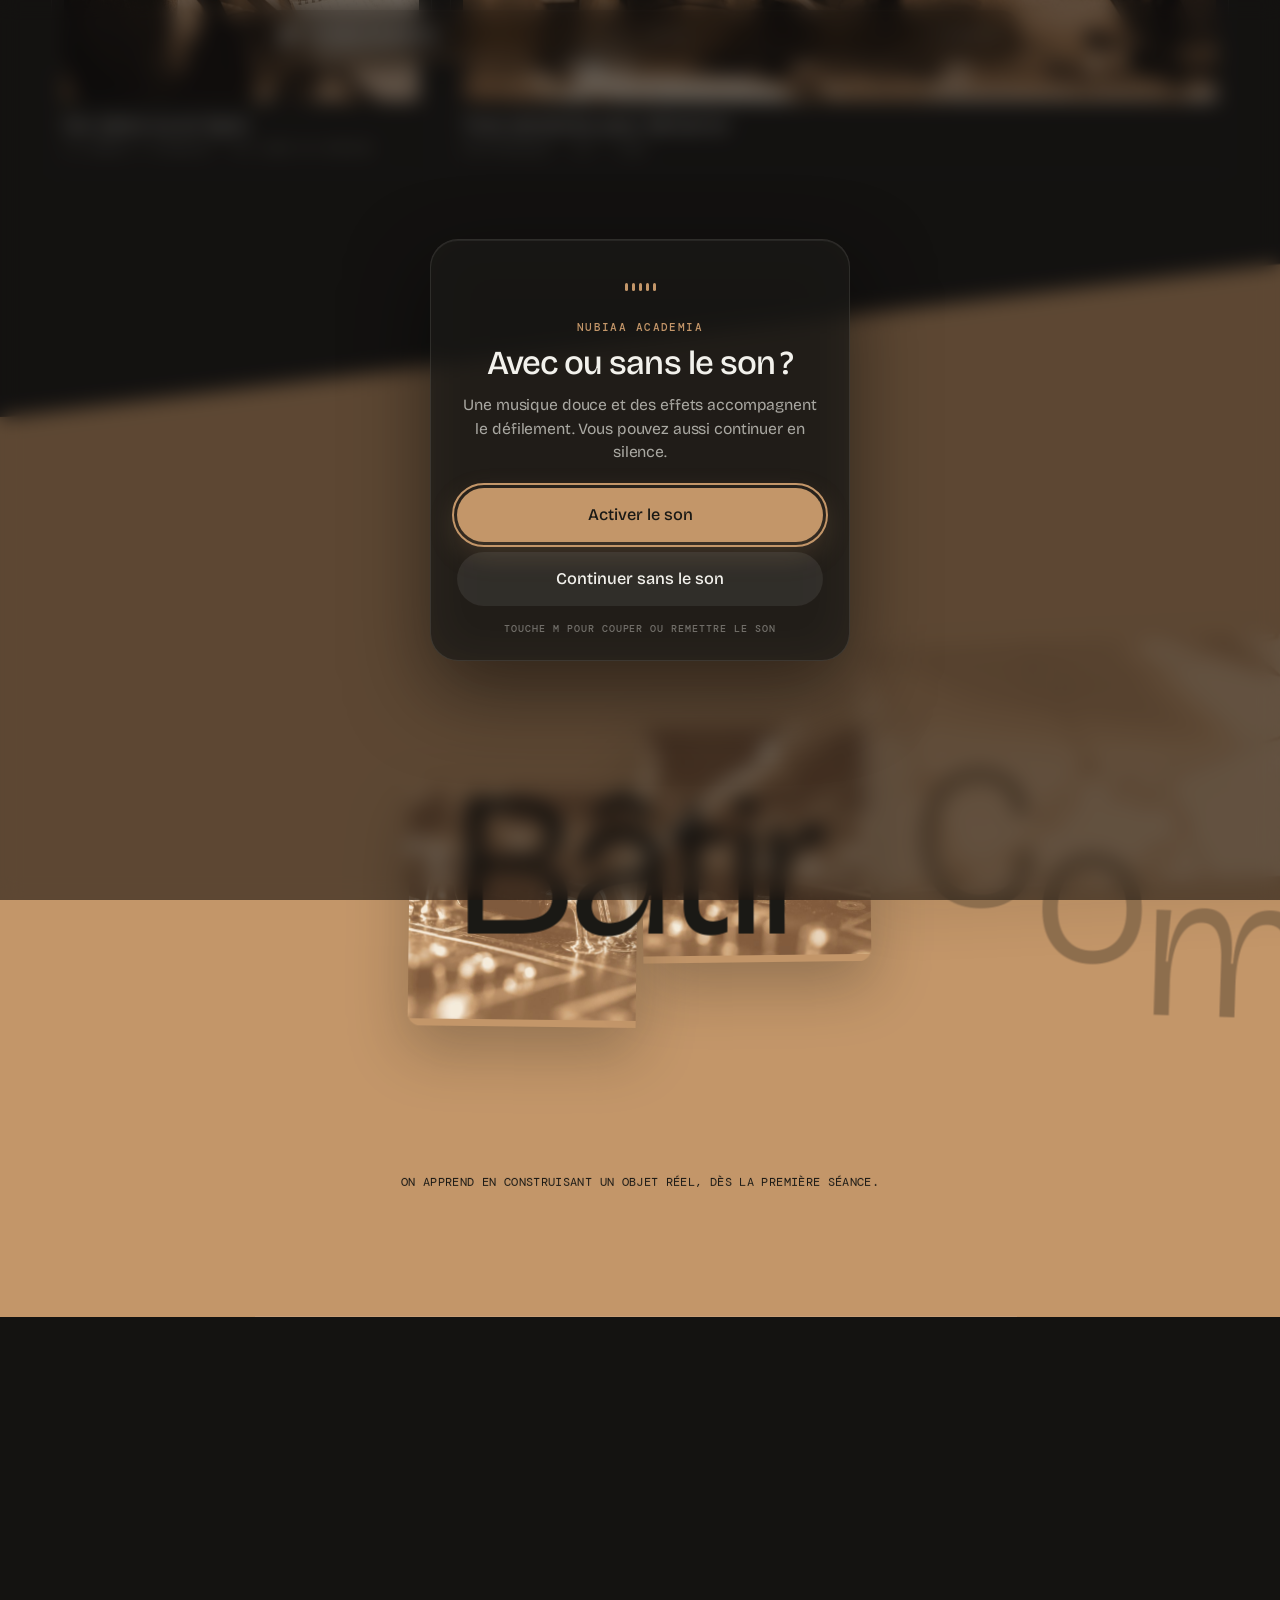
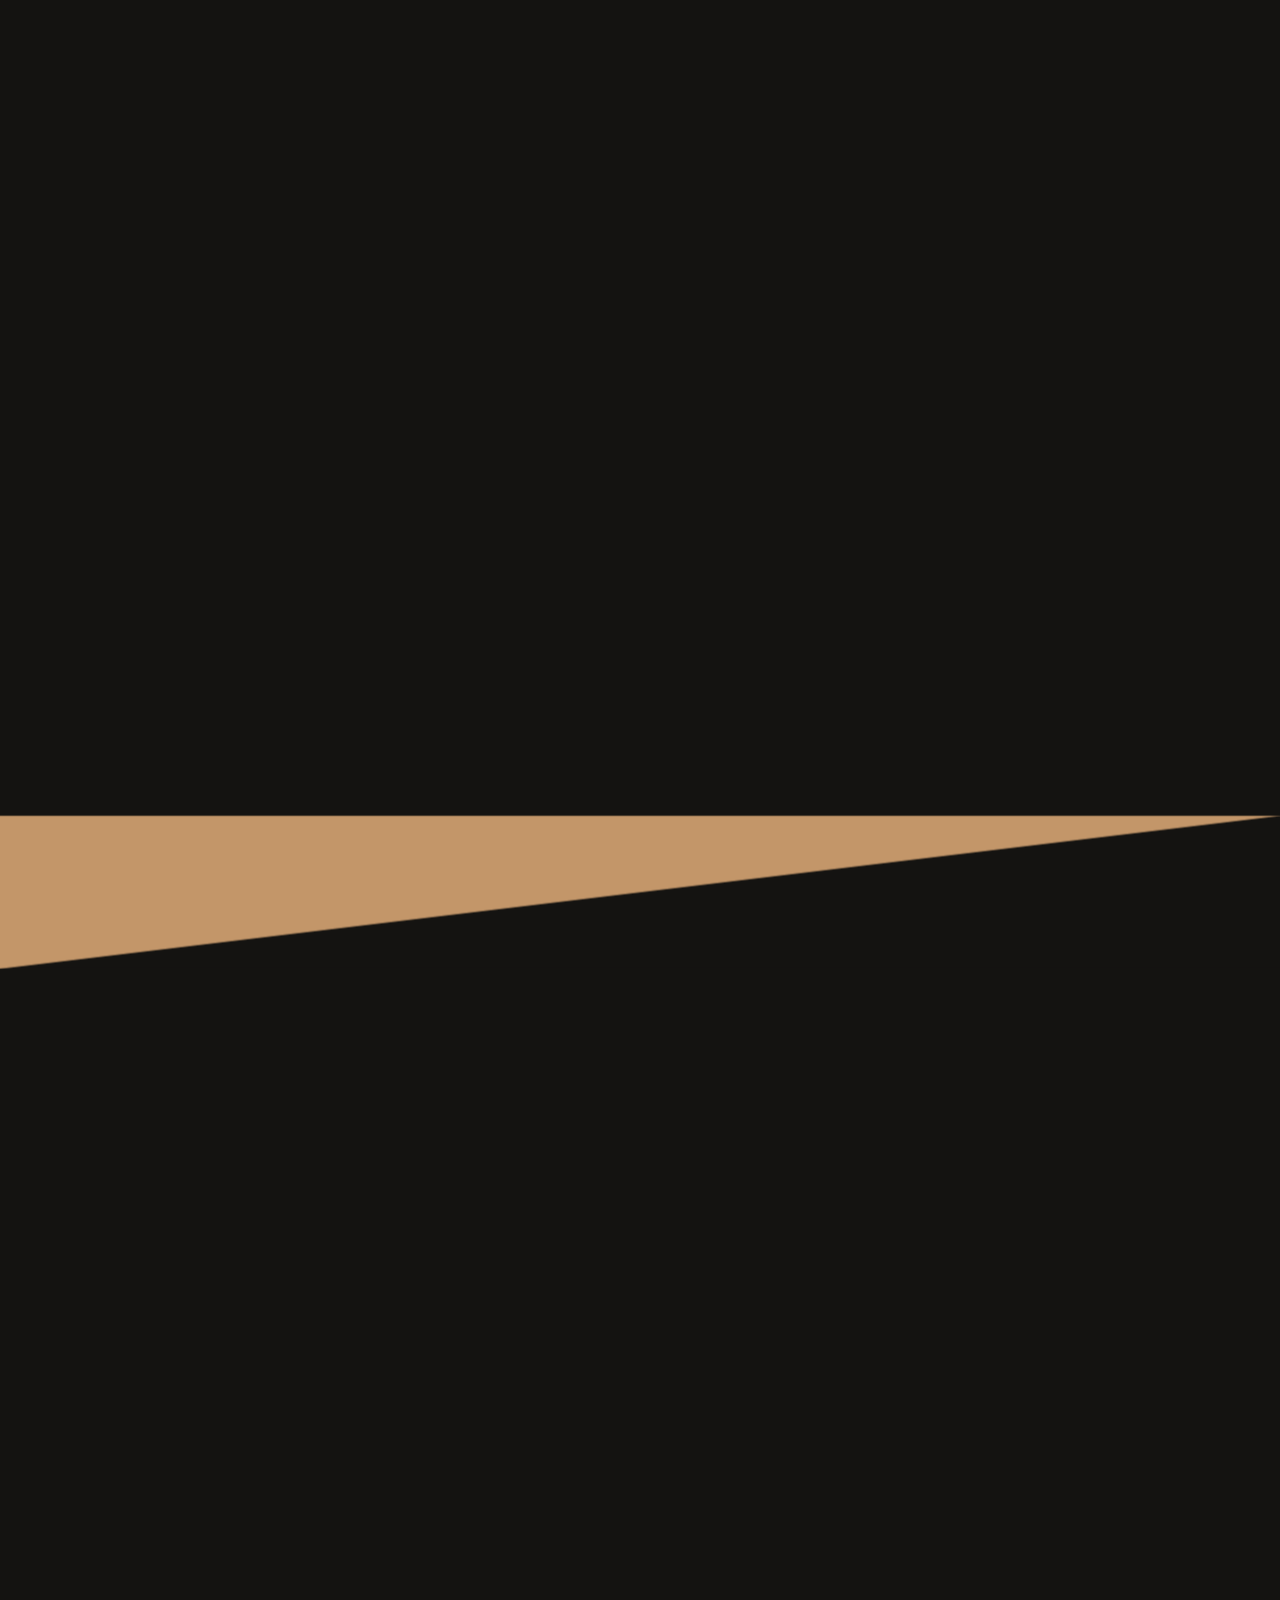
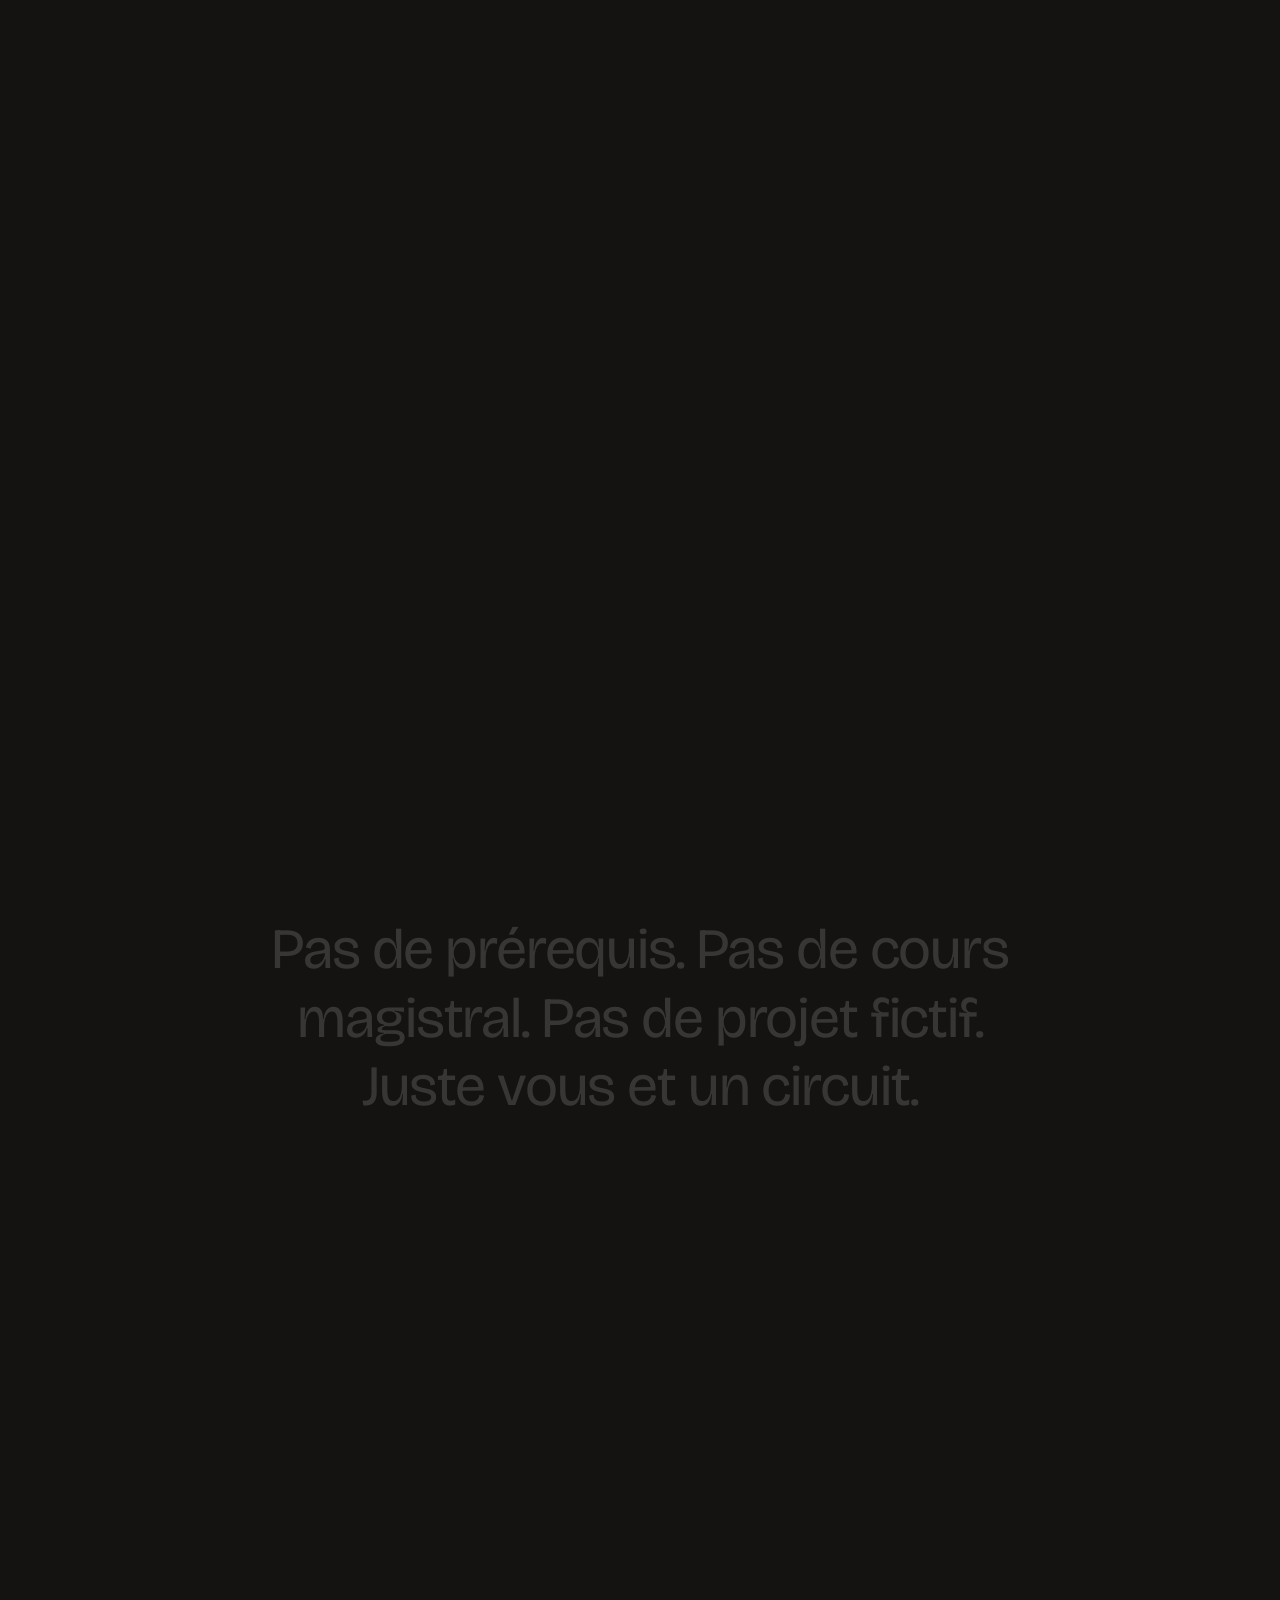
==== presentation.html @ af468f1f "Site NUBIAA Academia : questionnaire d'inscription et page programme Questionnaire au scroll (7 ques" ====
<!DOCTYPE html>
<html lang="fr" data-theme="dark">
<head>
  <meta charset="UTF-8">
  <meta name="viewport" content="width=device-width, initial-scale=1.0">
  <title>Template Site Immersif</title>
  <meta name="description" content="Site généré depuis le template Site Immersif.">
  <link rel="preconnect" href="https://fonts.googleapis.com">
  <link rel="preconnect" href="https://fonts.gstatic.com" crossorigin>
  <link href="https://fonts.googleapis.com/css2?family=Bricolage+Grotesque:opsz,wght@12..96,300;12..96,400;12..96,500&family=DM+Mono:wght@400;500&display=swap" rel="stylesheet">
  <link rel="stylesheet" href="styles.css">
  <link rel="stylesheet" href="presentation-extras.css">
  <link rel="icon" href="favicon.png">
  <link rel="apple-touch-icon" href="apple-touch-icon.png">
  <meta name="theme-color" content="#141311">
</head>
<body>

  <!-- ══════════ PRELOADER ══════════ -->
  <div class="loader" id="loader" aria-hidden="true">
    <div class="loader-inner">
      <p class="loader-wordmark">Élise Aubert</p>
      <span class="loader-rule"><i id="loaderBar"></i></span>
    </div>
  </div>

  <!-- ══════════ CONTENU ══════════ -->
  <main class="smooth" id="smooth">

    <!-- ─── SCÈNE 1 · PASTEBOARD → ZOOM TEXTE → SÉRIE EN LUMIÈRE ─── -->
    <section class="scene s-hero" id="hero" data-pin="5">
      <div class="pin">

        <div class="floaters" aria-hidden="true">
          <figure class="fl" style="--x:-4%;  --y:13%; --w:196px" data-d="0.55"><img src="images/tr-01.jpg" alt=""></figure>
          <figure class="fl" style="--x:21%;   --y:3%; --w:142px" data-d="0.90"><img src="images/fl-02.jpg" alt=""></figure>
          <figure class="fl" style="--x:40%;  --y:-8%; --w:232px" data-d="0.40"><img src="images/tr-03.jpg" alt=""></figure>
          <figure class="fl" style="--x:63%;  --y:7%; --w:126px" data-d="0.75"><img src="images/tr-09.jpg" alt=""></figure>
          <figure class="fl" style="--x:85%;  --y:1%; --w:208px" data-d="1.00"><img src="images/fl-05.jpg" alt=""></figure>
          <figure class="fl" style="--x:-2%;  --y:45%; --w:116px" data-d="0.50"><img src="images/fl-07.jpg" alt=""></figure>
          <figure class="fl" style="--x:94%;  --y:37%; --w:172px" data-d="0.70"><img src="images/tr-13.jpg" alt=""></figure>
          <figure class="fl" style="--x:13%;  --y:71%; --w:248px" data-d="0.35"><img src="images/tr-19.jpg" alt=""></figure>
          <figure class="fl" style="--x:44%;  --y:81%; --w:134px" data-d="0.85"><img src="images/fl-10.jpg" alt=""></figure>
          <figure class="fl" style="--x:73%;  --y:64%; --w:188px" data-d="0.60"><img src="images/tr-11.jpg" alt=""></figure>
        </div>

        <div class="hero-copy">
          <p class="hero-kicker mono" id="heroKicker">ÉLISE AUBERT — PHOTOGRAPHE, PARIS</p>
          <h1 class="hero-title">
            <span class="hero-line1" id="heroLine1">Des photographies honnêtes,</span>
            <span class="hero-line2" id="heroLine2">
              <span class="hl">pour des gens</span>
              <span class="grow" id="grow1"><img src="images/hero.jpg" alt="Silhouette dans un champ de fleurs au crépuscule"></span>
              <span class="hl">vrais.</span>
            </span>
          </h1>
        </div>

        <!-- calque plein écran : titre blanc sur l'image -->
        <div class="spot" id="spot" aria-hidden="true">
          <h2 class="spot-intro" id="spotIntro"><span>Portrait,</span> <span>mode,</span> <span>documentaire</span> <span>—</span> <span>à</span> <span>Paris.</span></h2>
        </div>

      </div>
    </section>

    <!-- ─── SCÈNE 2 · MANIFESTE (remplissage caractère par caractère) ─── -->
    <section class="scene s-fill" id="manifeste" data-pin="3.5">
      <div class="pin">
        <p class="fill-text" id="fillText">Élise Aubert photographie des gens vrais, dans des lumières trouvées. Elle cherche l'instant précis où l'on <span class="boxed" id="boxedPhrase">cesse de poser<svg class="box-svg" viewBox="0 0 100 100" preserveAspectRatio="none"><path id="boxPath" d="M50,6 C88,4 98,22 97,50 C96,82 76,96 49,95 C16,94 3,76 4,48 C5,18 20,7 50,6 Z"/></svg></span> — la seconde où le vrai visage revient.</p>
      </div>
    </section>

    <!-- ─── SCÈNE 3 · SÉLECTION (panneau blanc, masonry parallaxe) ─── -->
    <section class="collection" id="travaux">
      <header class="coll-head">
        <p class="mono ash">TRAVAUX CHOISIS</p>
        <h2 class="coll-title" id="collTitle">Commandes &amp; éditos</h2>
        <p class="coll-sub">Mode, presse et campagnes, photographiées comme des séries personnelles.</p>
        <p class="mono ash">HUIT PROJETS — 2019 → 2026</p>
      </header>

      <div id="collGrid"></div>
    </section>

    <!-- ─── 5 · DEVISE — train de mots-clés géants sur bande lime ─── -->
    <div class="band" id="temps">
      <div class="diag to-lime" aria-hidden="true"></div>
      <section class="scene s-motto" data-pin="4">
        <div class="pin motto-pin">
          <p class="motto-kicker mono" id="mottoKicker">CE QUI GUIDE CHAQUE IMAGE</p>
          <div class="motto-track" id="mottoTrack"></div>
          <p class="motto-hint mono" id="mottoHint"></p>
        </div>
      </section>
      <div class="diag from-lime" aria-hidden="true"></div>
    </div>

    <!-- ─── SCÈNE 5 · « UN PROJET, 3 ÉTAPES » → LE PROCESSUS IMMERSIF ─── -->
    <section class="scene s-night" id="explorer" data-pin="9">
      <div class="pin">

        <div class="night-line" id="nightLine">
          <span class="hl nw" id="nw1">Un</span>
          <span class="hl nw" id="nw2">projet,</span>
          <span class="grow" id="grow2"><img src="images/bg-domaine.jpg" alt="Un café pendant un brief"></span>
          <span class="hl nw" id="nw3">3 étapes.</span>
        </div>

        <!-- compteur monumental : le numéro d'étape défile comme un odomètre -->
        <div class="bignum" id="bigNum" aria-hidden="true"><span class="bignum-fixed">0</span><span class="bignum-roll"><span id="bigRoll"></span></span></div>

        <!-- contenu de l'étape, à gauche -->
        <div class="psteps" id="psteps"></div>

        <p class="steps-cta" id="stepsCta">
          <a href="index.html" id="stepsCtaLink">Réserver une séance →<svg class="cta-oval" viewBox="0 0 100 100" preserveAspectRatio="none" aria-hidden="true"><path id="ctaOval" d="M50,6 C88,4 98,22 97,50 C96,82 76,96 49,95 C16,94 3,76 4,48 C5,18 20,7 50,6 Z"/></svg></a>
        </p>

        <!-- rideau de lames : essuie le plein écran SANS jamais dézoomer -->
        <div class="wipe" id="nightWipe" aria-hidden="true"><span></span><span></span><span></span><span></span><span></span><span></span><span></span></div>

      </div>
    </section>

    <!-- ─── 8 · PREUVE SOCIALE — citation en rideau, guillemets géants ─── -->
    <section class="scene s-quote" id="temoignage" data-pin="3">
      <div class="pin">
        <div class="q-stack">
          <span class="q-glyph" aria-hidden="true">“</span>
          <blockquote class="q-block">
            <p class="q-text" id="quoteText"></p>
          </blockquote>
          <div class="q-sign">
            <span class="q-rule" aria-hidden="true"></span>
            <div class="q-sign-row" id="quoteAuthorWrap">
              <p class="q-name" id="quoteAuthor"></p>
              <p class="q-ctx mono ash" id="figKicker"></p>
              <p class="q-fig" id="bigFigure"><span class="fig-pre" id="figPre"></span><span class="fig-val" id="figVal">0</span><span class="fig-unit" id="figUnit"></span></p>
            </div>
          </div>
        </div>
      </div>
    </section>

    <!-- ─── SCÈNE 9 · OBJECTIONS — PHRASES + TRAÎNÉE D'IMAGES SOUS LA SOURIS ─── -->
    <section class="scene s-final" id="final" data-pin="2.6">
      <div class="pin">
        <p class="final-text">
          <span class="fs" id="fs1">Pas de décor.</span>
          <span class="fs" id="fs2">Pas de poses.</span>
          <span class="fs" id="fs3">Pas de filtres.</span><br>
          <span class="fs" id="fs4">Juste vous, <span class="pill" id="pillPhrase">en vrai.<svg class="pill-svg" viewBox="0 0 100 100" preserveAspectRatio="none"><path id="pillPath" d="M50,6 C88,4 98,22 97,50 C96,82 76,96 49,95 C16,94 3,76 4,48 C5,18 20,7 50,6 Z"/></svg></span></span>
        </p>

        <!-- réserve d'images pour la traînée sous la souris -->
        <div class="trail" id="trail" aria-hidden="true">
          <img src="images/tr-01.jpg"   style="--tw:150px" alt="">
          <img src="images/tr-02.jpg"   style="--tw:190px" alt="">
          <img src="images/tr-03.jpg"  style="--tw:120px" alt="">
          <img src="images/tr-04.jpg"  style="--tw:200px" alt="">
          <img src="images/tr-05.jpg" style="--tw:96px"  alt="">
          <img src="images/tr-06.jpg"  style="--tw:170px" alt="">
          <img src="images/tr-07.jpg"  style="--tw:34px"  alt="">
          <img src="images/tr-08.jpg"  style="--tw:140px" alt="">
          <img src="images/tr-09.jpg"  style="--tw:200px" alt="">
          <img src="images/tr-10.jpg" style="--tw:110px" alt="">
          <img src="images/tr-11.jpg"  style="--tw:28px"  alt="">
          <img src="images/tr-12.jpg"  style="--tw:160px" alt="">
          <img src="images/tr-13.jpg"  style="--tw:130px" alt="">
          <img src="images/tr-14.jpg"  style="--tw:180px" alt="">
          <img src="images/tr-15.jpg"  style="--tw:40px"  alt="">
          <img src="images/tr-16.jpg"  style="--tw:150px" alt="">
          <img src="images/tr-17.jpg"  style="--tw:120px" alt="">
          <img src="images/tr-18.jpg"  style="--tw:200px" alt="">
          <img src="images/tr-19.jpg" style="--tw:100px" alt="">
          <img src="images/tr-20.jpg"  style="--tw:170px" alt="">
        </div>
      </div>
    </section>

    <!-- ─── FOOTER ─── -->
    <footer class="footer" id="contact">
      <p class="footer-kicker mono ash reveal">UN PROJET, UNE IMAGE EN TÊTE ?</p>
      <a class="footer-mail reveal" href="mailto:bonjour@eliseaubert.fr"><span class="footer-mail-text">bonjour@eliseaubert.fr</span></a>
      <p class="footer-reassurance mono ash reveal">RÉPONSE SOUS 24 H — DEVIS GRATUIT, SANS ENGAGEMENT</p>
      <h2 class="footer-name" id="footerName" aria-label="Élise Aubert">Élise Aubert</h2>
      <div class="footer-bottom">
        <p class="mono ash">© 2026 — PARIS, FRANCE</p>
        <p class="mono"><a href="https://www.instagram.com/elise.aubert" target="_blank" rel="noopener">INSTAGRAM ↗</a>&nbsp;&nbsp;&nbsp;<a href="https://www.behance.net/eliseaubert" target="_blank" rel="noopener">BEHANCE ↗</a></p>
        <p class="mono ash">FAITE AVEC DE LA LUMIÈRE</p>
      </div>
    </footer>

  </main>

  <!-- ══════════ CHROME FIXE — barre flottante en haut ══════════ -->

  <header class="dock" id="dock">
    <a class="dock-wordmark" href="#hero" data-nav>Élise Aubert</a>
    <nav class="dock-nav" aria-label="Navigation principale">
      <a class="dock-link mono" href="#travaux" data-nav>TRAVAUX</a>
      <a class="dock-link mono" href="#explorer" data-nav data-landing="0.8">SÉRIES</a>
    </nav>
    <a class="dock-cta mono" href="index.html">RÉSERVER</a>
  </header>

  <script src="content.js"></script>
  <script src="app.js"></script>
  <script src="sound.js"></script>
  <script src="presentation-extras.js"></script>
</body>
</html>
---- styles.css ----
/* ═══════════════════════════════════════════════════════════
   TEMPLATE « SITE IMMERSIF » — feuille de style canonique
   NE PAS MODIFIER en dehors des tokens :root (thème + accent).
   Le thème se choisit par <html data-theme="dark"> (light par
   défaut) ; l'accent par --lime / --lime-ink.
   ═══════════════════════════════════════════════════════════ */

:root {
  /* ═══ THÈME LIGHT (défaut) — surcharge dark plus bas ═══ */
  --ink-rgb: 26, 25, 21;          /* composantes RGB du texte (pour les rgba) */
  --bone: #f4f3f0;                /* toile de fond */
  --ink: #1a1915;                 /* texte principal */
  --ash: #82868e;                 /* texte secondaire */
  --white: #ffffff;               /* surfaces élevées (header, panneau, tuiles) */

  /* ═══ ACCENT — les 2 seules variables à changer pour une autre couleur ═══ */
  --lime: #c39669;                /* accent (bouton CTA, bande devise, éléments accent) */
  --lime-ink: #1a1915;            /* texte posé SUR l'accent */

  --ink-faint: rgba(var(--ink-rgb), 0.16);

  --sans: 'Bricolage Grotesque', ui-sans-serif, system-ui, sans-serif;
  --geo: var(--sans);
  --mono: 'DM Mono', ui-monospace, SFMono-Regular, Menlo, monospace;

  --t-heading: clamp(34px, 4.6vw, 57px);
  --radius: 2px;
  --gutter: clamp(20px, 4vw, 64px);

  --ease-out: cubic-bezier(0.19, 1, 0.22, 1);
  --ease-inout: cubic-bezier(0.77, 0, 0.175, 1);
}

/* ═══ THÈME DARK — activé par <html data-theme="dark"> ═══ */
html[data-theme="dark"] {
  --ink-rgb: 242, 241, 236;
  --bone: #141311;
  --ink: #f2f1ec;
  --ash: #8f938f;
  --white: #201f1c;
  --ink-faint: rgba(var(--ink-rgb), 0.16);
}

*, *::before, *::after { margin: 0; padding: 0; box-sizing: border-box; }
html { scroll-behavior: auto; }
body {
  background: var(--bone);
  color: var(--ink);
  font-family: var(--sans);
  font-weight: 400;
  font-size: 19px;
  letter-spacing: -0.007em;
  line-height: 1.3;
  overflow-x: hidden;
  -webkit-font-smoothing: antialiased;
}
img { display: block; max-width: 100%; border-radius: var(--radius); }
ul { list-style: none; }
a { color: inherit; text-decoration: none; }
h1, h2, h3 { font-weight: 400; }

.mono {
  font-family: var(--mono);
  font-size: 12px;
  letter-spacing: 0.03em;
  line-height: 1.4;
  text-transform: uppercase;
  font-weight: 400;
}
.ash { color: var(--ash); }

/* ═══════════ SMOOTH WRAPPER ═══════════ */
body.is-smooth .smooth {
  position: fixed;
  top: 0; left: 0;
  width: 100%;
  will-change: transform;
}

/* ═══════════ PRELOADER ═══════════ */
/* preloader : le nom + un trait qui se remplit. À la fin le voile
   s'efface et le nom REJOINT sa place dans le dock — la page ne se
   substitue pas au loader, elle en sort. */
.loader {
  position: fixed; inset: 0;
  z-index: 200;
  display: flex; align-items: center; justify-content: center;
}
.loader::before {
  content: ''; position: absolute; inset: 0;
  background: var(--bone);
  transition: opacity .75s var(--ease-inout);
}
.loader.done { pointer-events: none; }
.loader.done::before { opacity: 0; }
.loader-inner {
  position: relative;
  display: flex; flex-direction: column; align-items: center; gap: 20px;
}
.loader-wordmark {
  font-size: 23px; letter-spacing: -0.007em; font-weight: 500;
  transform-origin: center center;
  transition: transform .9s var(--ease-inout);
  will-change: transform;
}
/* posé : le nom du loader s'efface pendant que le dock se révèle, sur la
   MÊME durée et au même endroit — un fondu croisé, jamais une bascule
   sèche ni un instant sans nom à l'écran */
.loader-wordmark.landed { opacity: 0; transition: opacity .32s var(--ease-out); }
.loader-rule {
  display: block; width: 128px; height: 1px;
  background: var(--ink-faint); overflow: hidden;
  transition: opacity .3s var(--ease-out), transform .5s var(--ease-inout);
}
.loader.done .loader-rule { opacity: 0; transform: scaleX(0.4); }
.loader-rule i {
  display: block; width: 100%; height: 100%;
  background: var(--ink);
  transform: scaleX(0); transform-origin: left;
}
/* pendant le relais le dock est déjà à sa place, simplement invisible :
   il ne descend pas en même temps que le wordmark vole vers lui. */
body.handoff .dock {
  transform: translate(-50%, 0);
  opacity: 0;
  transition: none;
}

/* ═══════════ SCÈNES (pin émulé) ═══════════ */
.scene { position: relative; }
.scene .pin {
  height: 100vh;
  position: relative;
  overflow: hidden;
  will-change: transform;
}

/* ═══════════ RÉVÉLATIONS GÉNÉRIQUES ═══════════ */
.reveal {
  opacity: 0; transform: translateY(24px);
  transition: opacity 1s var(--ease-out), transform 1s var(--ease-out);
  transition-delay: calc(var(--i, 0) * 90ms);
}
.reveal.in-view { opacity: 1; transform: translateY(0); }

/* ═══════════ S1 · HERO ═══════════ */
.s-hero .pin { background: var(--bone); }

.floaters { position: absolute; inset: 0; z-index: 1; }
.fl {
  position: absolute;
  left: var(--x); top: var(--y);
  width: var(--w);
  overflow: hidden;
  border-radius: var(--radius);
  will-change: transform;
  clip-path: inset(100% 0 0 0);
  transition: clip-path 1.2s var(--ease-inout);
  transition-delay: calc(var(--fi, 0) * 90ms + .15s);
}
.fl img { width: 100%; height: auto; transform: scale(1.3); transition: transform 1.7s var(--ease-out); transition-delay: calc(var(--fi, 0) * 90ms + .15s); }
body.is-ready .fl { clip-path: inset(0 0 0 0); }
body.is-ready .fl img { transform: scale(1); }

.hero-copy {
  position: absolute; inset: 0;
  display: flex; flex-direction: column;
  align-items: center; justify-content: center;
  z-index: 2;
  text-align: center;
  pointer-events: none;
}
.hero-kicker { margin-bottom: 28px; will-change: opacity; }
.hero-title { font-size: var(--t-heading); letter-spacing: -0.02em; line-height: 1.12; font-weight: 400; }
.hero-line1 { display: block; will-change: opacity; }
.hero-line2 {
  display: flex; align-items: center; justify-content: center;
  white-space: nowrap;
}
.hero-line2 .hl { flex: 0 0 auto; }

/* image qui naît puis grandit dans le texte */
.grow {
  display: block; flex: 0 0 auto;
  overflow: hidden;
  border-radius: var(--radius);
  width: 0; height: 0;
  will-change: width, height;
  position: relative;
}
.grow img {
  position: absolute; top: 50%; left: 50%;
  transform: translate(-50%, -50%);
  width: 100vw; height: 100vh;
  object-fit: cover;
  border-radius: 0;
  max-width: none;
}

/* calque série en lumière */
.spot { position: absolute; inset: 0; z-index: 4; pointer-events: none; }
.spot-intro {
  position: absolute; top: 44%; left: 0;
  width: 100%;
  text-align: center;
  color: #ffffff;
  font-size: var(--t-heading); letter-spacing: -0.02em;
  white-space: nowrap;
}
.spot-intro span { display: inline-block; will-change: opacity, transform; opacity: 0; }
/* ═══════════ S2 · MANIFESTE ═══════════ */
.s-fill .pin {
  background: var(--bone);
  display: flex;
  align-items: center;
  justify-content: center;
}
.fill-text {
  width: min(880px, 74vw);
  font-size: clamp(28px, 3.6vw, 52px);
  letter-spacing: -0.02em; line-height: 1.16;
  text-align: left;
}
.fill-text .fc { color: var(--ink-faint); transition: color .25s linear; }
.fill-text .fc.on { color: var(--ink); }
.fill-text.greyed .fc { color: rgba(var(--ink-rgb), 0.34); transition: color .6s; }

.boxed { position: relative; white-space: nowrap; }
.box-svg { position: absolute; inset: -0.22em -0.35em; width: calc(100% + 0.7em); height: calc(100% + 0.44em); overflow: visible; }
.box-svg path {
  fill: none; stroke: var(--ink); stroke-width: 1.2;
  vector-effect: non-scaling-stroke;
}
.fill-text.greyed .box-svg path { stroke: var(--ink-faint); transition: stroke .6s; }

/* ═══════════ S3 · SÉLECTION ═══════════ */
.collection {
  position: relative;
  background: var(--white);
  padding: 14vh var(--gutter) 30vh;
  margin-top: -100vh; /* recouvre le manifeste grisé SUR PLACE, pendant son épinglage */
  z-index: 2;
  overflow: visible;
}
.coll-head { text-align: center; margin-bottom: 10vh; position: relative; z-index: 1; }
.coll-title { font-size: var(--t-heading); letter-spacing: -0.02em; margin: 16px 0 10px; }
.coll-sub { color: var(--ash); margin-bottom: 18px; }
.coll-grid {
  display: grid;
  grid-template-columns: repeat(4, 1fr);
  gap: clamp(14px, 1.8vw, 28px);
  align-items: start;
  position: relative; z-index: 2;
}
.col { display: grid; gap: clamp(44px, 5vw, 84px); will-change: transform; }
.col:nth-child(2) { margin-top: 14vh; }
.col:nth-child(3) { margin-top: 4vh; }
.col:nth-child(4) { margin-top: 9vh; }
.card { position: relative; }
.card-img { position: relative; overflow: hidden; border-radius: var(--radius); }
.card-img img { width: 100%; transition: transform .9s var(--ease-out); }
.card:hover .card-img img { transform: scale(1.045); }
.card figcaption { margin-top: 12px; font-size: 19px; letter-spacing: -0.007em; }
.card figcaption .mono { display: block; color: var(--ash); margin-top: 3px; }

/* carte vedette : voyage du centre du titre vers sa case */
#featuredCard { will-change: transform; position: relative; z-index: 3; }

/* ═══════════ S3bis · FEATURES BENTO ═══════════ */
/* VRAI bento : 4 tuiles de tailles CONTRASTÉES, jamais 4 cases égales
   (une grille régulière n'est pas un bento). 3 colonnes, 4 rangées :
   une grande, une haute, une haute, une grande — en diagonale.
   Toutes couvrent 2 rangées : aucune tuile écrasée en bandeau. */
.bento-grid {
  display: grid;
  grid-template-columns: repeat(3, 1fr);
  grid-auto-rows: minmax(230px, 31vh);
  gap: clamp(12px, 1.4vw, 20px);
  position: relative; z-index: 2;
}
.b-big  { grid-column: span 2; grid-row: span 2; }
.b-tall { grid-column: span 1; grid-row: span 2; }
.bento-grid .card {
  background: var(--white);
  border: 1px solid rgba(var(--ink-rgb), 0.08);
  border-radius: var(--radius);
  padding: 12px 12px 16px;
  display: flex; flex-direction: column;
  overflow: hidden;
}
.bento-grid .card-img { flex: 1; min-height: 0; }
.bento-grid .card-img img { width: 100%; height: 100%; object-fit: cover; }
.bento-grid figcaption { margin-top: 12px; }

/* ═══════════ S4 · BANDE LIME ═══════════ */
.band { position: relative; z-index: 3; margin-top: -20vh; }
.diag { height: 12vw; position: relative; margin: -1px 0; }
.to-lime   { background: linear-gradient(to bottom right, transparent 49.7%, var(--lime) 50.3%); }
.from-lime { background: linear-gradient(to bottom right, var(--lime) 49.7%, transparent 50.3%); }
/* ═══════════ 5 · DEVISE — train de mots-clés (scène épinglée) ═══════════ */
.s-motto .pin { background: var(--lime); overflow: hidden; }
.motto-kicker {
  position: absolute; top: 13vh; left: 50%;
  transform: translateX(-50%);
  color: var(--lime-ink); opacity: 0.7;
}
.motto-track {
  position: absolute; top: 50%; left: 0;
  display: flex; align-items: baseline;
  gap: 7vw;
  white-space: nowrap;
  will-change: transform;
}
.mw {
  font-family: var(--geo);
  font-weight: 300;
  font-size: clamp(96px, 16vw, 250px);
  letter-spacing: -0.02em; line-height: 1;
  color: var(--lime-ink);
  will-change: opacity;
}
.mw .sc { display: inline-block; will-change: transform; }
.motto-hint {
  position: absolute; bottom: 14vh; left: 50%;
  transform: translateX(-50%);
  color: var(--lime-ink);
  transition: opacity .25s;
  text-align: center;
  max-width: 80vw;
}
.motto-hint.swap { opacity: 0; }

/* ═══════════ S5 · NUIT + EXPLORER ═══════════ */
.s-night .pin { background: var(--bone); }
.night-line {
  position: absolute; inset: 0;
  display: flex; align-items: center; justify-content: center;
  white-space: nowrap;
  font-size: var(--t-heading); letter-spacing: -0.02em;
  z-index: 2;
}
.night-line .nw { will-change: opacity, transform; opacity: 0; }
.night-line .nw + .nw { margin-left: 0.28em; }
/* compteur monumental : le numéro d'étape, en filigrane, qui défile */
.bignum {
  position: absolute; right: var(--gutter); top: 50%;
  transform: translateY(-50%);
  display: flex; align-items: flex-start;
  font-size: min(44vh, 30vw);
  font-weight: 300; line-height: 1;
  letter-spacing: -0.05em;
  font-variant-numeric: tabular-nums;
  color: var(--ink-faint);
  z-index: 11; opacity: 0; pointer-events: none;
}
.bignum-roll { display: block; height: 1em; overflow: hidden; }
.bignum-roll > span { display: block; will-change: transform; }
.bignum-roll i { display: block; height: 1em; font-style: normal; letter-spacing: normal; padding-right: 0.06em; }
/* rideau de lames : couvre puis découvre, l'image ne recule jamais */
/* débord de 2 px sur les quatre côtés : le pin est translaté sur des
   valeurs fractionnaires, et un rideau calé à 0 laisse transparaître une
   ligne d'image sur les bords. */
.wipe { position: absolute; inset: -2px; z-index: 9; display: flex; pointer-events: none; overflow: hidden; }
.wipe span {
  flex: 1 1 0; position: relative; margin-right: -2px;
  min-width: 0;
  background: var(--bone);
  transform: scaleY(0); transform-origin: bottom;
  will-change: transform;
}
/* PAS d'arête dessinée sur les lames. Une lame rétractée sur un fond de
   même couleur ne doit RIEN laisser : un liseré ::before/::after y trace
   des traits parasites en travers de l'écran pendant le relais entre deux
   étapes (visibles en accent comme en neutre). La lame se lit à son
   remplissage quand elle passe sur l'image, pas à un filet. */
.wipe span:last-child { margin-right: 0; }
/* contenu de l'étape à gauche */
.psteps { position: absolute; left: var(--gutter); top: 50%; width: min(560px, 42vw); z-index: 12; }
.pstep {
  position: absolute; left: 0; top: 0;
  opacity: 0;
  will-change: opacity, transform;
}
.pstep-meta { display: block; margin-bottom: 14px; }
.pstep h3 {
  font-size: clamp(38px, 4.6vw, 64px);
  letter-spacing: -0.018em;
  margin-bottom: 16px;
}
.pstep p { font-size: 19px; line-height: 1.45; max-width: 26em; }

/* CTA de conversion en fin de processus */
.steps-cta {
  position: absolute; left: 50%; bottom: 8vh;
  transform: translateX(-50%);
  font-size: clamp(24px, 2.6vw, 34px);
  letter-spacing: -0.01em;
  color: var(--ink);
  opacity: 0;
  z-index: 12;
  will-change: opacity, transform;
}
.steps-cta a { position: relative; display: inline-block; padding: 0.28em 0.55em; }
.cta-oval {
  position: absolute; inset: 0;
  width: 100%; height: 100%;
  overflow: visible; pointer-events: none;
}
.cta-oval path { fill: none; stroke: var(--ink); stroke-width: 1.4; vector-effect: non-scaling-stroke; }

/* ═══════════ 9 · OBJECTIONS (FINALE) ═══════════ */
.s-final .pin {
  background: var(--bone);
  display: flex; align-items: center; justify-content: center;
}
.final-text {
  position: relative; z-index: 2;
  text-align: center;
  font-size: var(--t-heading); letter-spacing: -0.02em; line-height: 1.2;
  padding: 0 var(--gutter);
  max-width: min(940px, 74vw); margin: 0 auto;
}
.fs { color: var(--ink-faint); transition: color .5s; }
.fs.on { color: var(--ink); }
.pill { position: relative; white-space: nowrap; }
.pill-svg {
  position: absolute; inset: -0.2em -0.3em;
  width: calc(100% + 0.6em); height: calc(100% + 0.4em);
  overflow: visible;
}
.pill-svg path {
  fill: none; stroke: var(--ink); stroke-width: 1.3;
  vector-effect: non-scaling-stroke;
}
.trail {
  position: absolute; inset: 0;
  z-index: 3;
  overflow: hidden;
  pointer-events: none;
}
.trail img {
  position: absolute; top: 0; left: 0;
  width: var(--tw, 150px);
  max-width: none;
  opacity: 0;
  will-change: transform, opacity;
}

/* ═══════════ 8 · PREUVE SOCIALE (scène épinglée) ═══════════ */
.s-quote .pin {
  background: var(--bone);
  display: flex; align-items: center; justify-content: center;
}
/* témoignage : guillemet, parole, filet, signature — la grammaire d'un avis */
.q-stack { position: relative; z-index: 2; width: min(980px, 84vw); }
.q-glyph {
  display: block;
  font-size: clamp(88px, 8.5vw, 146px); line-height: 0.62;
  color: var(--ink-faint);
  margin-bottom: 6px;
  opacity: 0; will-change: opacity, transform;
}
.q-block { position: relative; }
.q-text {
  font-size: clamp(25px, 3vw, 46px);
  line-height: 1.28; letter-spacing: -0.018em;
  color: var(--ink);
  opacity: 0; will-change: opacity, transform;
}
.q-sign { margin-top: clamp(34px, 4.4vw, 58px); }
.q-rule {
  display: block; height: 1px; background: var(--ink-faint);
  transform: scaleX(0); transform-origin: left;
}
.q-sign-row {
  display: flex; align-items: baseline; gap: 20px;
  padding-top: 18px;
}
.q-name { font-size: 20px; font-weight: 500; opacity: 0; }
.q-ctx { flex: 1; opacity: 0; }
.q-fig {
  font-size: clamp(30px, 3.2vw, 46px);
  font-weight: 300; letter-spacing: -0.035em;
  font-variant-numeric: tabular-nums; white-space: nowrap;
  opacity: 0;
}
.q-fig .fig-pre { font-size: 0.58em; }
.q-fig .fig-unit { font-size: 0.46em; margin-left: 0.08em; }
/* pas de chiffre fourni : la signature se resserre, rien ne flotte */
.q-stack.no-fig .q-fig { display: none; }

.s-final .pin {
  background: var(--bone);
  display: flex; align-items: center; justify-content: center;
}
/* ═══════════ FOOTER ═══════════ */
.footer {
  position: relative; z-index: 2;
  background: var(--bone);
  padding: 16vh var(--gutter) 120px;
  text-align: center;
  overflow: hidden;
}
.footer-kicker { margin-bottom: 22px; }
.footer-mail {
  display: inline-block;
  font-size: var(--t-heading); letter-spacing: -0.02em;
  position: relative;
}
.footer-mail-text { position: relative; }
.footer-mail-text::after {
  content: '';
  position: absolute; left: 0; bottom: -4px;
  width: 100%; height: 1px; background: var(--ink);
  transform: scaleX(0); transform-origin: right;
  transition: transform .6s var(--ease-inout);
}
.footer-mail:hover .footer-mail-text::after { transform: scaleX(1); transform-origin: left; }
.footer-reassurance { margin-top: 18px; }
.footer-name {
  margin-top: 6vh;
  font-size: clamp(60px, 12vw, 240px);
  letter-spacing: -0.02em; line-height: 1.05;
  white-space: nowrap;
}
.footer-name .ch { display: inline-block; overflow: hidden; vertical-align: bottom; }
.footer-name .chi {
  display: inline-block;
  transform: translateY(108%);
  transition: transform 1.1s var(--ease-out);
  transition-delay: calc(var(--i, 0) * 30ms);
}
.footer-name.in-view .chi { transform: translateY(0); }
.footer-bottom {
  display: flex; justify-content: space-between; gap: 24px;
  margin-top: 8vh; padding-top: 19px;
  border-top: 1px solid var(--ink);
  text-align: left;
}

/* ═══════════ CHROME FIXE — barre flottante en haut ═══════════ */
.dock {
  position: fixed; top: 14px; left: 50%;
  transform: translate(-50%, -180%);
  background: var(--white);
  border-radius: var(--radius);
  display: flex; align-items: center;
  gap: 6px;
  padding: 8px 8px 8px 18px;
  z-index: 100;
  transition: transform .9s var(--ease-out) .15s, opacity .32s var(--ease-out);
}
body.is-ready .dock { transform: translate(-50%, 0); }
.dock-wordmark { font-size: 19px; letter-spacing: -0.01em; font-weight: 500; margin-right: 14px; }
.dock-nav { display: flex; gap: 4px; margin-right: 8px; }
.dock-link { padding: 9px 10px; position: relative; }
.dock-link::after {
  content: '';
  position: absolute; left: 10px; right: 10px; bottom: 5px;
  height: 1px; background: var(--ink);
  transform: scaleX(0); transform-origin: right;
  transition: transform .45s var(--ease-inout);
}
.dock-link:hover::after { transform: scaleX(1); transform-origin: left; }
.dock-cta {
  background: var(--lime);
  color: var(--lime-ink);
  padding: 10px 14px;
  border-radius: var(--radius);
  transition: filter .3s;
}
.dock-cta:hover { filter: brightness(0.96); }

body.is-ready body.is-scrolled @keyframes chev { 0%,100% { transform: translateY(-1px); } 50% { transform: translateY(2px); } }

/* ═══════════ MODE STATIQUE (tactile / réduit / étroit) ═══════════ */
body.static .scene { height: auto !important; }
body.static .scene .pin { height: auto; overflow: visible; }

body.static .s-hero .pin { min-height: 92vh; padding: 16vh 0 8vh; }
body.static .fl, body.static .fl img { clip-path: none; transform: none; transition: none; }
body.static .floaters { z-index: 0; }
body.static .hero-copy { position: relative; inset: auto; min-height: 56vh; z-index: 5; padding: 0 var(--gutter); }
body.static .grow { width: 1.6em; height: 1em; margin: 0 0.18em; }
body.static .grow img { width: 100%; height: 100%; position: static; transform: none; object-fit: cover; }
body.static .spot { position: relative; inset: auto; height: 92vh; pointer-events: auto; overflow: hidden; }
body.static .spot::before {
  content: ''; position: absolute; inset: 0;
  background: url('images/hero.jpg') center/cover;
}
body.static .spot-intro { top: 50%; transform: translateY(-50%); }
body.static .spot-intro span { opacity: 1; transform: none; }
body.static .callout { display: none; }

body.static .s-fill .pin { padding: 14vh 0; }
body.static .fill-text { width: auto; max-width: 800px; padding: 0 var(--gutter); }
body.static .fill-text .fc { color: var(--ink); }
body.static .collection { padding-bottom: 26vh; margin-top: 0; }
body.static .coll-grid { grid-template-columns: repeat(2, 1fr); }
body.static .bento-grid { grid-template-columns: 1fr 1fr; grid-auto-rows: minmax(240px, auto); }
body.static .b-big  { grid-column: span 2; grid-row: span 1; }
body.static .b-tall { grid-column: span 1; grid-row: span 1; }
body.static .col { margin-top: 0 !important; }

body.static .band { margin-top: 0; }

body.static .s-night .pin { padding: 0; }
body.static .night-line { position: relative; inset: auto; height: 46vh; }
body.static .night-line .nw { opacity: 1; }
/* les étapes s'empilent normalement : sans ça elles restent superposées
   et invisibles (elles sont absolues + opacity 0 pour la scène scrubée) */
body.static .psteps { position: static; width: auto; padding: 20px var(--gutter) 6vh; }
body.static .pstep {
  position: static; opacity: 1 !important; transform: none !important;
  padding: 24px 0; border-top: 1px solid var(--ink-faint);
}
body.static .steps-cta {
  position: static; opacity: 1 !important; transform: none !important;
  text-align: center; padding-bottom: 8vh;
}
body.static .disc-bgs, body.static .disc-shade, body.static .disc-thumbs, body.static .disc-card { display: none; }
body.static .disc-ui { position: relative; inset: auto; opacity: 1; }
body.static .disc-label { position: static; color: var(--ash); padding: 0 var(--gutter); font-family: var(--mono); font-size: 12px; text-transform: uppercase; }
body.static .disc-list { position: static; padding: 16px var(--gutter) 8vh; }
body.static .disc-list li {
  height: auto; padding: 20px 0;
  color: var(--ink); opacity: 1;
  border-top: 1px solid var(--ink);
  flex-direction: column; align-items: flex-start;
}
body.static .disc-desc { opacity: 1 !important; color: var(--ink); }

body.static .s-motto .pin { padding: 12vh var(--gutter); }
body.static .motto-kicker { position: static; transform: none; margin-bottom: 26px; }
body.static .motto-track { position: static; transform: none !important; flex-direction: column; align-items: flex-start; gap: 12px; white-space: normal; }
body.static .mw { opacity: 1 !important; font-size: clamp(56px, 13vw, 110px); }
body.static .mw .sc { transform: none !important; }
body.static .motto-hint { display: none; }
body.static .disc-cta { position: static; transform: none !important; opacity: 1 !important; color: var(--ink); margin: 4vh var(--gutter) 8vh; display: inline-block; }
body.static .disc-cta .cta-oval path { stroke: var(--ink); }
body.static .s-quote .pin { padding: 12vh var(--gutter); }
body.static .wipe, body.static .bignum { display: none; }
body.static .q-glyph, body.static .q-text, body.static .q-name,
body.static .q-ctx, body.static .q-fig { opacity: 1; }
body.static .q-rule { transform: scaleX(1); }
body.static .q-sign-row { flex-wrap: wrap; gap: 10px; }

body.static .s-final .pin { min-height: 60vh; padding: 14vh 0; }
body.static .fs { color: var(--ink); }
body.static .trail { display: none; }
body.static .footer-name .chi { transform: none; }

/* ═══════════ RESPONSIVE ÉTROIT ═══════════ */
@media (max-width: 900px) {
  :root {
    --gutter: 20px;
    --t-heading: clamp(27px, 6.6vw, 40px);
  }
  body { font-size: 17px; }

  /* ── barre de navigation : pleine largeur, ancrée en haut, pas une
     pilule flottante. Elle entre en glissant du haut, comme sur desktop. */
  .dock {
    top: 10px; left: 10px; right: 10px;
    width: auto; max-width: none;
    border-radius: var(--radius);
    transform: translateY(calc(-100% - 16px));
    justify-content: space-between;
    padding: 11px 12px 11px 16px;
    gap: 10px; white-space: nowrap;
    transition: transform .8s var(--ease-out) .1s, opacity .32s var(--ease-out);
  }
  body.is-ready .dock { transform: translateY(0); }
  body.handoff .dock { transform: translateY(0); opacity: 0; }
  .dock-wordmark { font-size: 17px; margin-right: 0; white-space: nowrap; }
  /* une seule ancre tient à côté du CTA sur un écran étroit */
  .dock-nav { display: flex; margin-right: 0; margin-left: auto; }
  .dock-nav .dock-link:first-child { display: none; }
  .dock-cta { padding: 9px 12px; font-size: 11px; white-space: nowrap; }
  .loader-rule { width: 96px; }

      body.is-scrolled 
  /* ── hero : le nuage reste DENSE et grand, il déborde des bords ; ce qui
     protège le titre, c'est le vide au centre, pas le nombre d'images.
     Les deux visuels de la bande centrale sont renvoyés en haut et en bas
     (leur `top` vient de --y en style inline, on surcharge `top`). */
  .hero-title { font-size: clamp(26px, 7vw, 40px); }
  .hero-kicker {
    font-size: 10px; line-height: 1.5; margin-bottom: 18px;
    white-space: normal; padding: 0 var(--gutter);
  }
  /* échelle bornée : sans plancher ni plafond, un 3:2 tombe à 70 px de
     large (un timbre) pendant qu'un 2:3 monte à 250 px. Le clamp resserre
     les extrêmes pour que les dix visuels pèsent le même poids visuel. */
  /* La largeur doit suivre celle de l'écran, pas rester en px fixes : le pas
     entre deux visuels d'une bande est de ~21 % de l'écran, donc en dessous
     de ~24 vw ils cessent de se toucher et la bande se troue (net à 768 px).
     Le plancher en vw garantit le recouvrement, le plafond évite qu'un 2:3
     ne fasse trois fois la hauteur des autres. */
  .fl { width: calc(var(--w) * 0.52); }
  /* les visuels débordent des DEUX bords. À gauche c'est gratuit (un `left`
     négatif n'allonge pas le document), à droite non : sans ce clip, le
     dernier visuel de chaque bande pousse scrollWidth au-delà de innerWidth
     et le mobile défile latéralement. On coupe au cadre, qui fait exactement
     la largeur de l'écran : le débord reste visible, le scroll disparaît. */
  .floaters { overflow: hidden; }
  /* placement explicite en DEUX BANDES : 0-30 % en haut, 70-100 % en bas.
     La bande centrale reste entièrement libre — c'est le vide qui rend le
     titre lisible, pas la suppression des visuels. Certains débordent
     volontairement des bords, comme sur la référence. */
  /* Deux bandes, centre libre pour le kicker + le titre.
     La bande HAUTE est ancrée par le BAS (`bottom`, `top:auto`) : ancrée
     par le haut, un visuel portrait descend dans la boîte du titre — la
     hauteur d'un .fl dépend du ratio de l'image, donc elle varie d'un
     site à l'autre. Ancrée par le bas, l'arête basse est garantie. */
  /* Chaque bande porte CINQ visuels, posés sur un pas régulier d'environ
     21 % : un qui déborde à gauche, trois dans le cadre, un qui déborde à
     droite. Les `left` d'une même bande ne doivent jamais laisser de trou
     de plus de ~25 % — c'est un trou au milieu d'une bande qui fait
     « images jetées au hasard », pas le chevauchement.
     L'amplitude verticale d'une bande reste dans 8 % : au-delà, les
     visuels s'égrènent en diagonale au lieu de faire bloc. */
  /* Les visuels gardent les positions --x/--y posées dans index.html : le
     hero fait exactement 100 vh, ces pourcentages retombent donc juste et
     le nuage s'éparpille tout autour du titre, comme sur desktop. La
     variété des largeurs vient de --w, qui change d'une position à
     l'autre — c'est elle qui empêche le nuage de se lire comme une grille,
     ne pas la remplacer par une largeur unique.
     Seuls trois visuels sont décalés, et VERTICALEMENT seulement : au
     début de la scène le moteur resserre le nuage vers le centre (pull de
     16 %), et sur un écran étroit ce resserrement pose 1, 6 et 7 en plein
     sur le titre. On les sort de sa bande sans toucher leur flanc, pour
     garder l'éparpillement gauche/droite. Décaler en `top` est sans risque :
     `measureFloaters()` lit la position de repos APRÈS le CSS. */
  .floaters .fl:nth-child(3) { top:  2%; }   /* x 40 % */
  .floaters .fl:nth-child(5) { top:  5%; }   /* x 85 % */
  .floaters .fl:nth-child(2) { top: 11%; }   /* x 21 % */
  .floaters .fl:nth-child(4) { top: 17%; }   /* x 63 % */
  .floaters .fl:nth-child(1) { top: 23%; }   /* x -4 % */
  .floaters .fl:nth-child(7)  { top: 59%; }  /* x 94 % */
  .floaters .fl:nth-child(10) { top: 63%; }  /* x 73 % */
  .floaters .fl:nth-child(6)  { top: 68%; }  /* x -2 % */
  .floaters .fl:nth-child(8)  { top: 73%; }  /* x 13 % */
  .floaters .fl:nth-child(9)  { top: 79%; }  /* x 44 % */
  /* le positionnement est en nowrap sur grand écran : il doit pouvoir
     revenir à la ligne ici, sinon il sort du cadre */
  .spot-intro {
    white-space: normal;
    font-size: clamp(23px, 6.2vw, 34px); line-height: 1.16;
    padding: 0 var(--gutter);
  }

  /* manifeste, sélection, devise */
  .fill-text { font-size: clamp(20px, 5.4vw, 28px); }
  .coll-title { font-size: clamp(27px, 7vw, 38px); }
  .coll-sub { font-size: 17px; }
  .coll-grid { grid-template-columns: 1fr 1fr !important; }
  .bento-grid { grid-template-columns: 1fr 1fr; }
  .card figcaption { font-size: 15px; }
  .mw { font-size: clamp(40px, 13vw, 68px); }

  /* processus */
  .pstep h3 { font-size: clamp(29px, 7.8vw, 42px); }
  .pstep p { font-size: 16px; }
  .steps-cta { font-size: clamp(21px, 5.8vw, 28px); }

  /* témoignage */
  .q-glyph { font-size: clamp(54px, 15vw, 88px); }
  .q-text { font-size: clamp(20px, 5.6vw, 30px); }
  .q-name { font-size: 17px; }
  .q-fig { font-size: clamp(26px, 7.4vw, 36px); }

  /* objections + footer */
  .final-text { max-width: none; }
  .footer-mail { font-size: clamp(26px, 8.4vw, 44px); }
  .footer-name { font-size: clamp(40px, 16vw, 78px); }
  .footer-bottom { flex-direction: column; gap: 10px; }

  /* ── RYTHME VERTICAL : les paddings du mode statique sont en vh et
     mangent 70 % d'un écran mobile. On les resserre section par section. */
  /* la copie du hero tient une hauteur d'écran : c'est elle qui donne au
     nuage la place de s'éparpiller AUTOUR du titre. À 44vh il ne restait
     que ~8vh sous le titre, donc les visuels du bas s'alignaient en une
     rangée collée au texte au lieu d'entourer la zone. */
  body.static .s-hero .pin { min-height: 88vh; padding: 10vh 0 6vh; }
  body.static .hero-copy { min-height: 64vh; }
  body.static .spot { height: 74vh; }
  body.static .s-fill .pin { padding: 9vh 0; }
  body.static .collection { padding-bottom: 12vh; }
  body.static .s-motto .pin { padding: 8vh var(--gutter); }
  body.static .s-quote .pin { padding: 9vh var(--gutter); }
  body.static .s-final .pin { min-height: 0; padding: 9vh 0; }
  body.static .psteps { padding: 14px var(--gutter) 4vh; }
  body.static .steps-cta { padding-bottom: 5vh; }
  body.static .night-line { height: 34vh; }
  /* la devise doit rester monumentale, c'est son rôle */
  body.static .mw { font-size: clamp(46px, 17vw, 92px) !important; }

  /* ══ SCÈNES ANIMÉES SUR MOBILE ══
     Le mode statique ne se déclenche plus que sur « prefers-reduced-motion » :
     les scènes scrubées tournent donc aussi sur téléphone, et trois mises en
     page pensées pour un grand écran doivent y être reprises. Les règles
     `body.static` plus haut ne suffisent pas — elles ne s'appliquent plus. */

  /* Processus : le texte de l'étape et le compteur géant sont CÔTE À CÔTE sur
     desktop (texte à gauche sur 42vw, chiffre à droite). À 375 px ça donne
     deux colonnes de 150 px illisibles — on les EMPILE, chiffre au-dessus,
     texte en dessous, chacun sur toute la largeur. */
  .psteps {
    left: var(--gutter); right: var(--gutter);
    width: auto; top: 40%;
  }
  .pstep h3 { font-size: clamp(32px, 9vw, 46px); }
  .pstep p { font-size: 17px; max-width: none; }
  .bignum {
    top: 11vh; bottom: auto; transform: none;
    font-size: min(30vh, 46vw);
  }

  /* CTA du processus : il est posé en `left: 50%`, donc sa largeur utile
     n'est que la moitié droite de l'écran et « Réserver une séance → » passe
     à la ligne. On lui rend toute la largeur et on interdit la coupure. */
  .steps-cta {
    /* NE PAS toucher à `left` ni à `transform` : app.js repose en inline un
       `translate(-50%, …)` pour l'entrée du CTA, il écrase tout `transform`
       posé en CSS. L'élément DOIT donc rester en `left: 50%`. Le vrai
       problème est ailleurs : sans largeur, un absolu posé à 50 % ne
       dispose que de la moitié droite de l'écran, et le libellé passe à la
       ligne. On lui donne sa largeur naturelle, bornée à l'écran. */
    width: max-content;
    max-width: calc(100% - 2 * var(--gutter));
    font-size: clamp(17px, 5.2vw, 26px);
  }
  .steps-cta a { white-space: nowrap; }

  /* Témoignage : nom / contexte / chiffre sont une rangée flex de trois
     colonnes. À cette largeur le contexte se réduit à une colonne de mots
     coupés — on empile, en gardant l'ordre parole → signature → chiffre. */
  .q-sign-row {
    flex-direction: column; align-items: flex-start;
    gap: 10px; padding-top: 16px;
  }
  .q-ctx { flex: none; }
}

@media (max-width: 480px) {
  :root { --gutter: 18px; }
  /* 8 projets en une seule colonne font cinq écrans de haut : on reste
     sur deux colonnes, quitte à réduire les légendes. */
  .coll-grid { grid-template-columns: 1fr 1fr !important; }
  .bento-grid { grid-template-columns: 1fr; }
  .card figcaption { font-size: 13px; }

  .dock-nav { display: none; }   /* sous 480 px, wordmark + CTA seulement */

  /* À 320-480 px le titre du hero occupe presque toute la largeur : deux
     visuels du nuage viennent mordre dessus. On les écarte de sa bande. */
  .floaters .fl:nth-child(1) { top: 12%; }
  .floaters .fl:nth-child(7) { top: 66%; }
}

/* ═══════════ REDUCED MOTION ═══════════ */
@media (prefers-reduced-motion: reduce) {
  *, *::before, *::after {
    transition-duration: 0.01ms !important;
    animation-duration: 0.01ms !important;
    animation-iteration-count: 1 !important;
  }
}
---- presentation-extras.css ----
/* ═══════════════════════════════════════════════════════════
   NUBIAA Academia — styles des ajouts à la page programme
   (presentation-extras.js). Chargé après styles.css.
   ═══════════════════════════════════════════════════════════ */

/* ─── Devise : chaque mot devant son image, coupée en deux ─── */
.mw.has-img { position: relative; }
.mw.has-img .sc { position: relative; z-index: 1; }
.mw-img {
  position: absolute; z-index: 0;
  left: -0.22em; right: -0.22em; top: 50%;
  height: 1.18em; margin-top: -0.56em;
  display: flex;
  pointer-events: none;
}
.mw-img .half {
  flex: 1 1 50%;
  background-size: 200% auto; /* même largeur que le mot, hauteur naturelle : pas de déformation */
  background-repeat: no-repeat;
  box-shadow: 0 24px 60px rgba(26, 25, 21, 0.28);
  will-change: transform;
}
/* chaque moitié montre SA moitié de la même photo : collées, elles la recomposent */
.mw-img .half.l { background-position: 0% 50%; border-radius: 0.06em 0 0 0.06em; }
.mw-img .half.r { background-position: 100% 50%; border-radius: 0 0.06em 0.06em 0; }

/* ─── Étapes : un élément par étape ─── */
.pstep-ico {
  display: grid; place-items: center;
  width: 92px; height: 92px; margin-bottom: 22px;
  border-radius: 50%;
  background: rgba(195, 150, 105, 0.1);
  border: 1px solid rgba(195, 150, 105, 0.45);
  box-shadow: inset 0 1px 0 rgba(242, 241, 236, 0.06), 0 0 60px rgba(195, 150, 105, 0.12);
  color: var(--lime);
}
.pstep-ico svg { width: 50px; height: 50px; }

/* ─── Fin : le logo en grand, à la place du nom en lettres ─── */
.footer-name.replaced { display: none; }
.footer-logo {
  margin: 7vh auto 0;
  width: min(1100px, 86vw);
  clip-path: inset(100% 0 0 0);
  transform: translateY(40px);
  transition: clip-path 1.3s var(--ease-out), transform 1.3s var(--ease-out);
}
.footer-logo.in { clip-path: inset(0 0 0 0); transform: none; }
.footer-logo img { display: block; width: 100%; height: auto; }

@media (max-width: 900px) {
  .pstep-ico { width: 64px; height: 64px; margin-bottom: 14px; }
  .pstep-ico svg { width: 34px; height: 34px; }
  .footer-logo { width: 88vw; margin-top: 5vh; }
}
@media (prefers-reduced-motion: reduce) {
  .footer-logo { clip-path: none; transform: none; transition: none; }
}

/* ─── La barre : identique à celle du questionnaire ───
   Le moteur garde la main sur sa position et son entrée (transform) ;
   on ne change que la mise en page et la matière. */
.dock.as-bar {
  display: grid; grid-template-columns: 1fr auto 1fr; align-items: center; gap: 0;
  top: 10px; width: min(760px, calc(100% - 20px));
  padding: 10px 16px 13px;
  border-radius: 20px;
  background: rgba(20, 19, 17, 0.5);
  -webkit-backdrop-filter: blur(22px) saturate(160%);
          backdrop-filter: blur(22px) saturate(160%);
  border: 1px solid rgba(242, 241, 236, 0.1);
  box-shadow: inset 0 1px 0 rgba(242, 241, 236, 0.06), 0 10px 30px rgba(0, 0, 0, 0.25);
}
.as-bar .bar-brand { display: inline-flex; align-items: center; gap: 9px; }
.as-bar .bar-brand img { display: block; width: 22px; height: 22px; object-fit: contain; }
.as-bar .dock-wordmark { font-size: 0.95rem; font-weight: 500; letter-spacing: -0.01em; margin: 0; }
.as-bar .dock-nav { display: none; }
.as-bar .bar-count { margin: 0; color: rgba(242, 241, 236, 0.62); text-align: center; white-space: nowrap; }
.as-bar .bar-count b { color: var(--lime); font-weight: 500; }
.as-bar .bar-right { justify-self: end; display: flex; align-items: center; gap: 14px; }
.as-bar .dock-cta {
  background: none; color: rgba(242, 241, 236, 0.7);
  padding: 6px 2px; border-radius: 0;
  text-decoration: none; transition: color .2s;
}
.as-bar .dock-cta:hover { color: #f2f1ec; filter: none; }
.as-bar .bar-progress { position: absolute; left: 16px; right: 16px; bottom: 6px; height: 2px; border-radius: 2px; overflow: hidden; background: rgba(242, 241, 236, 0.08); }
.as-bar .bar-progress i { position: absolute; inset: 0; background: var(--lime); transform-origin: left; transform: scaleX(0); }

@media (max-width: 900px) {
  .dock.as-bar { grid-template-columns: 1fr auto auto; column-gap: 10px; width: auto; padding: 10px 14px 13px; border-radius: 20px; }
}
@media (max-width: 760px) {
  .as-bar .bar-count { display: none; }
  .dock.as-bar { grid-template-columns: 1fr auto; }
}
@media (prefers-reduced-transparency: reduce) {
  .dock.as-bar { background: #1c1b18; -webkit-backdrop-filter: none; backdrop-filter: none; }
}
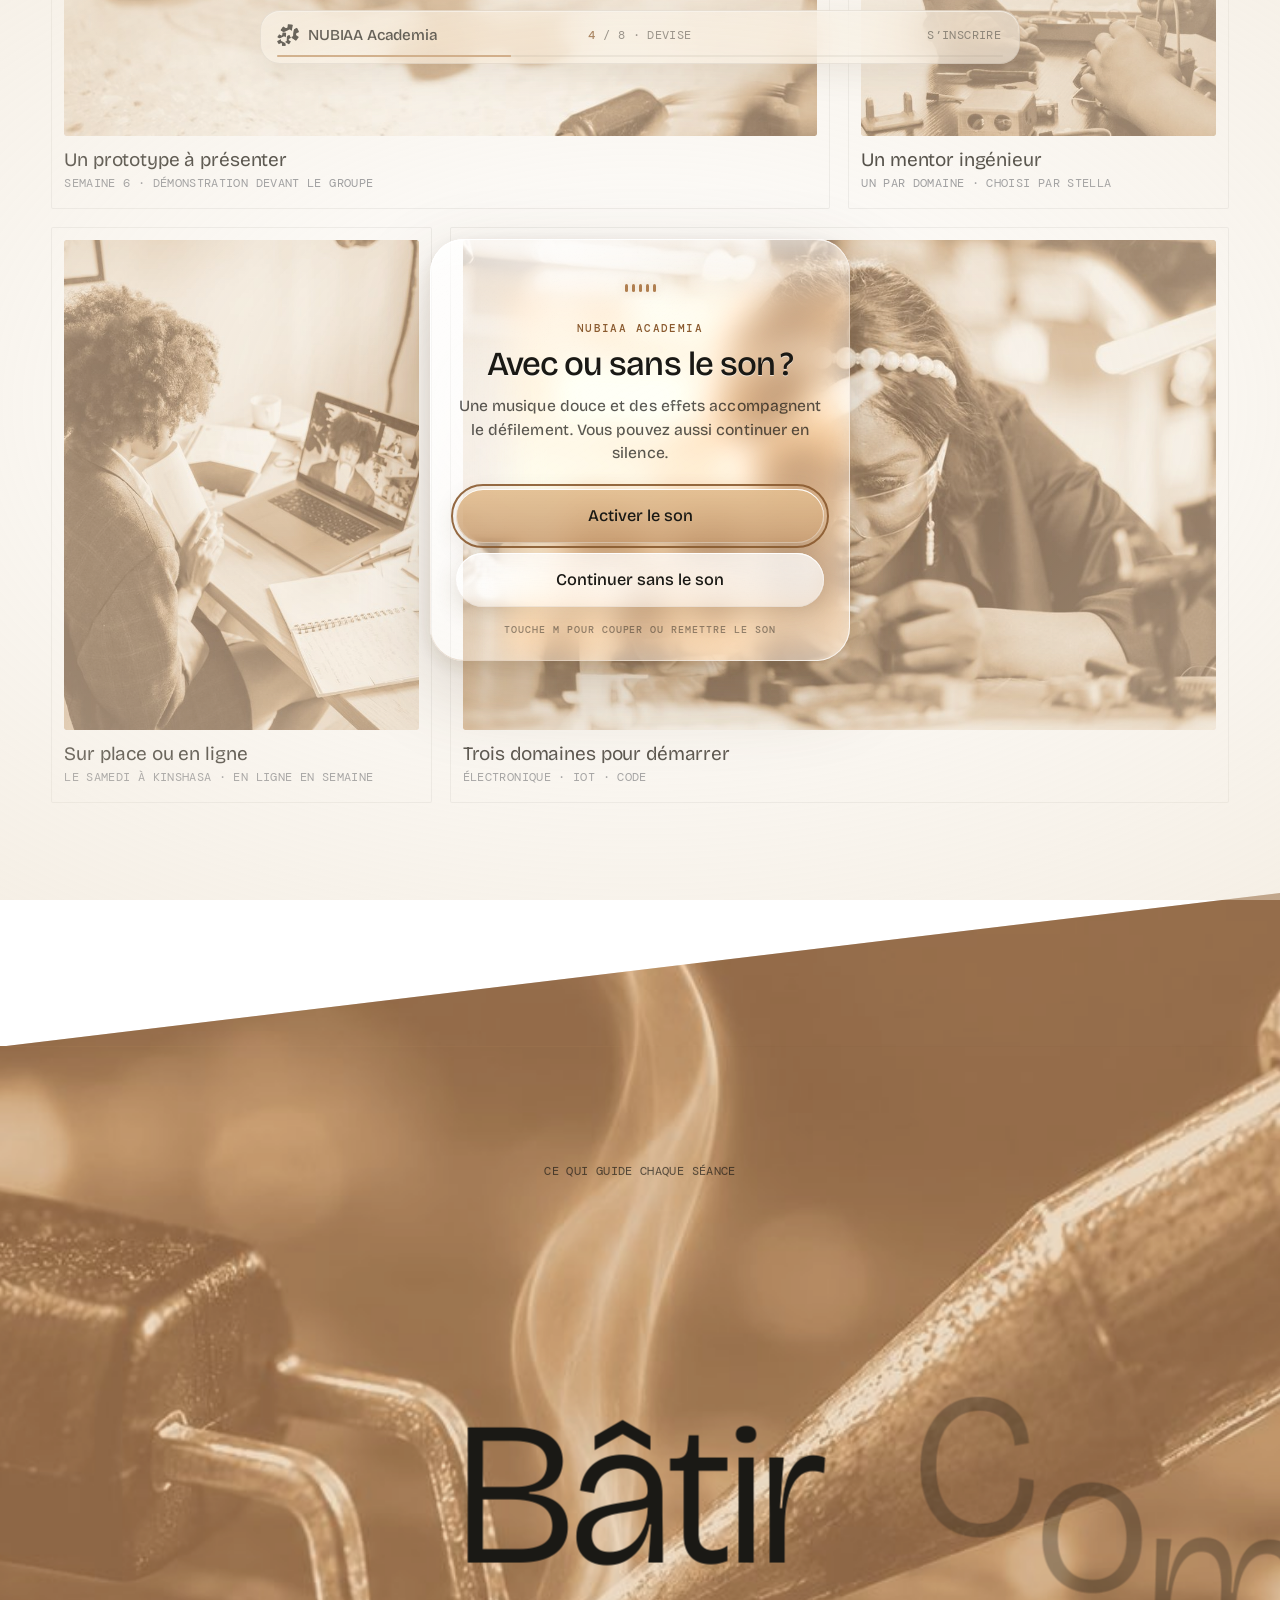
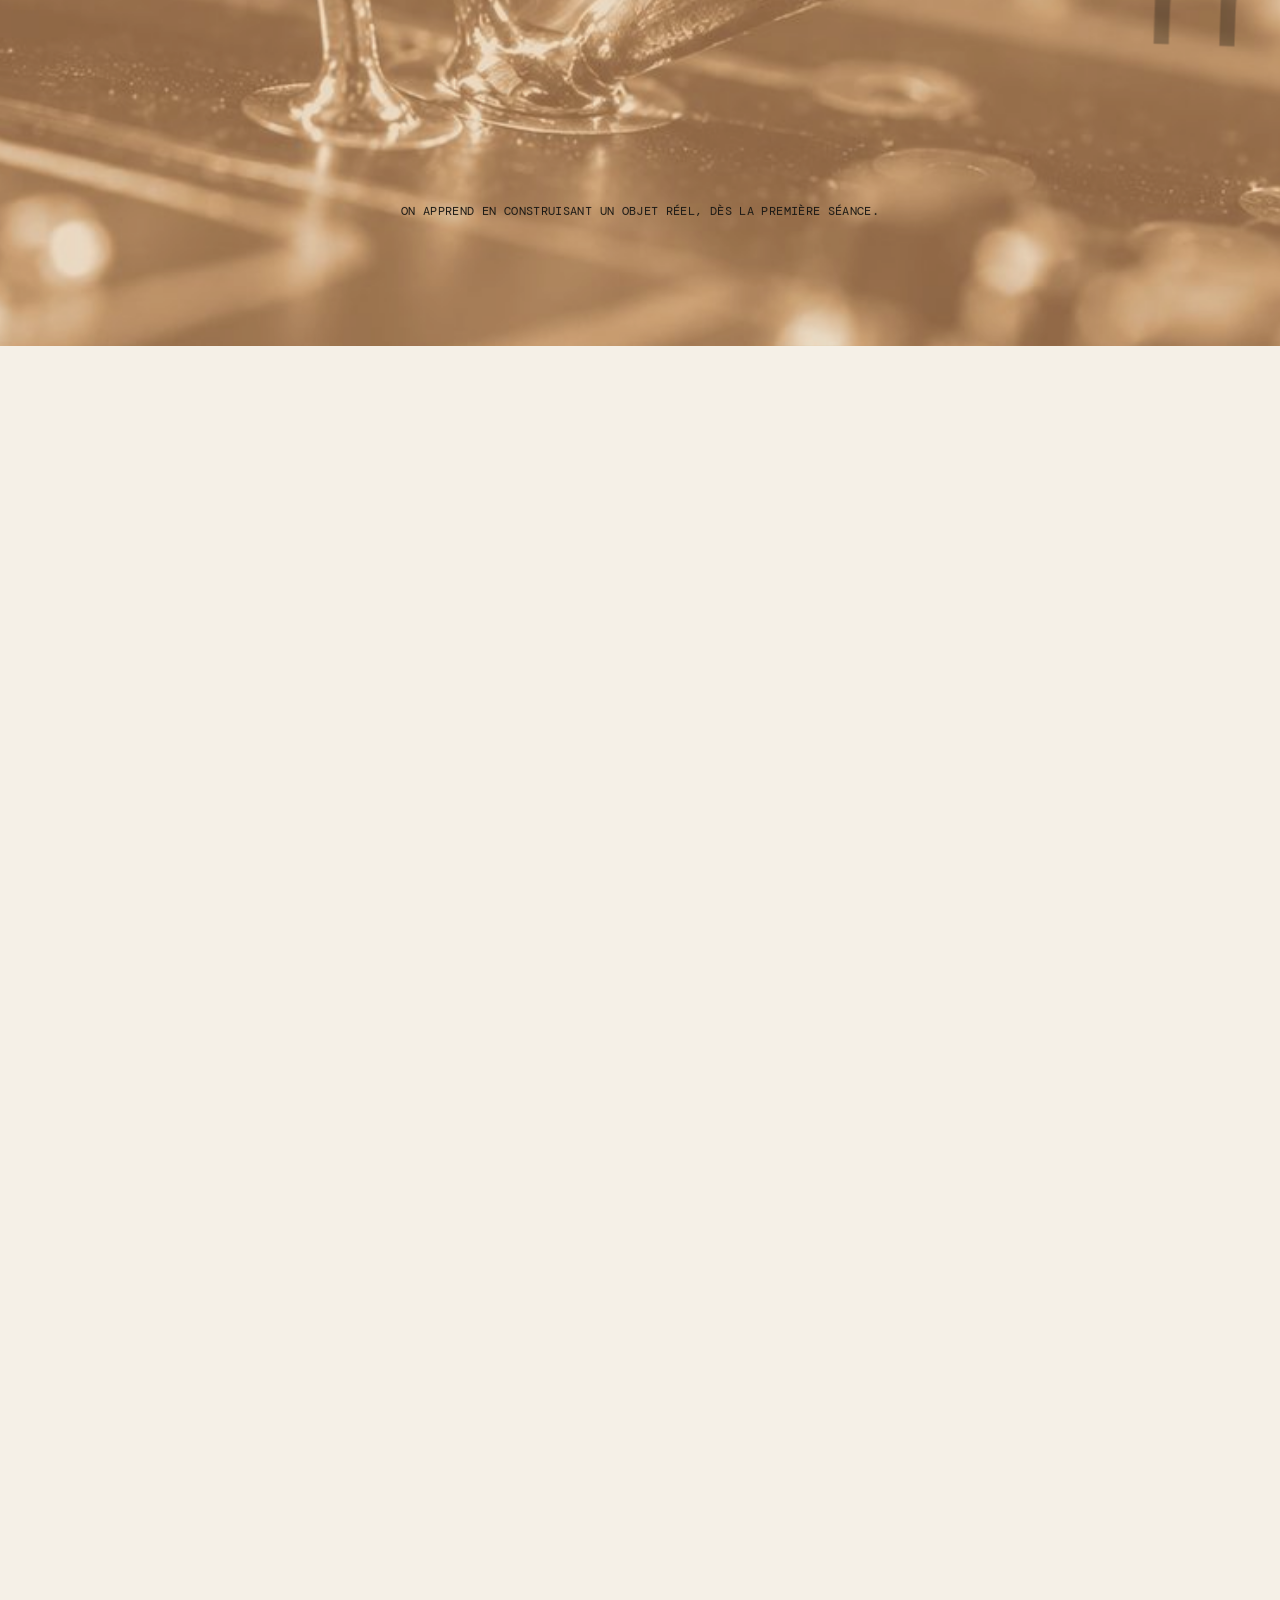
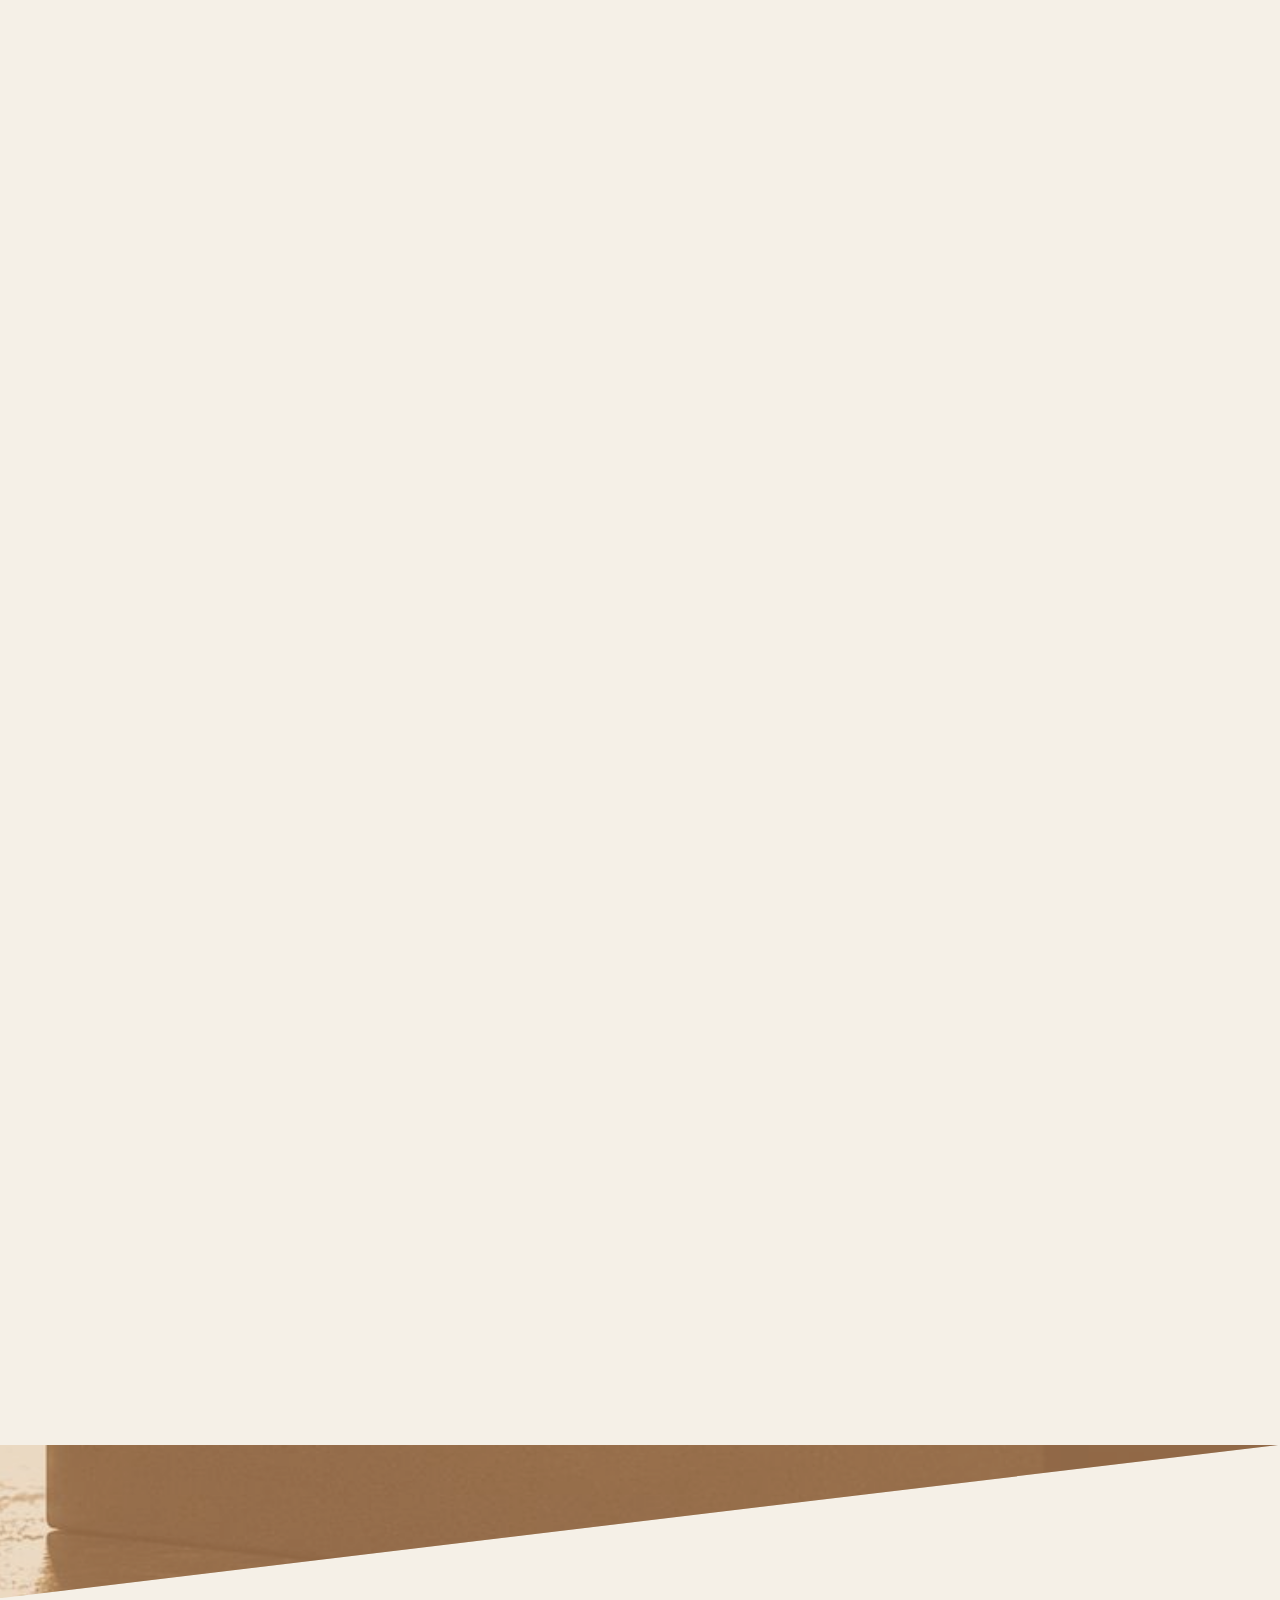
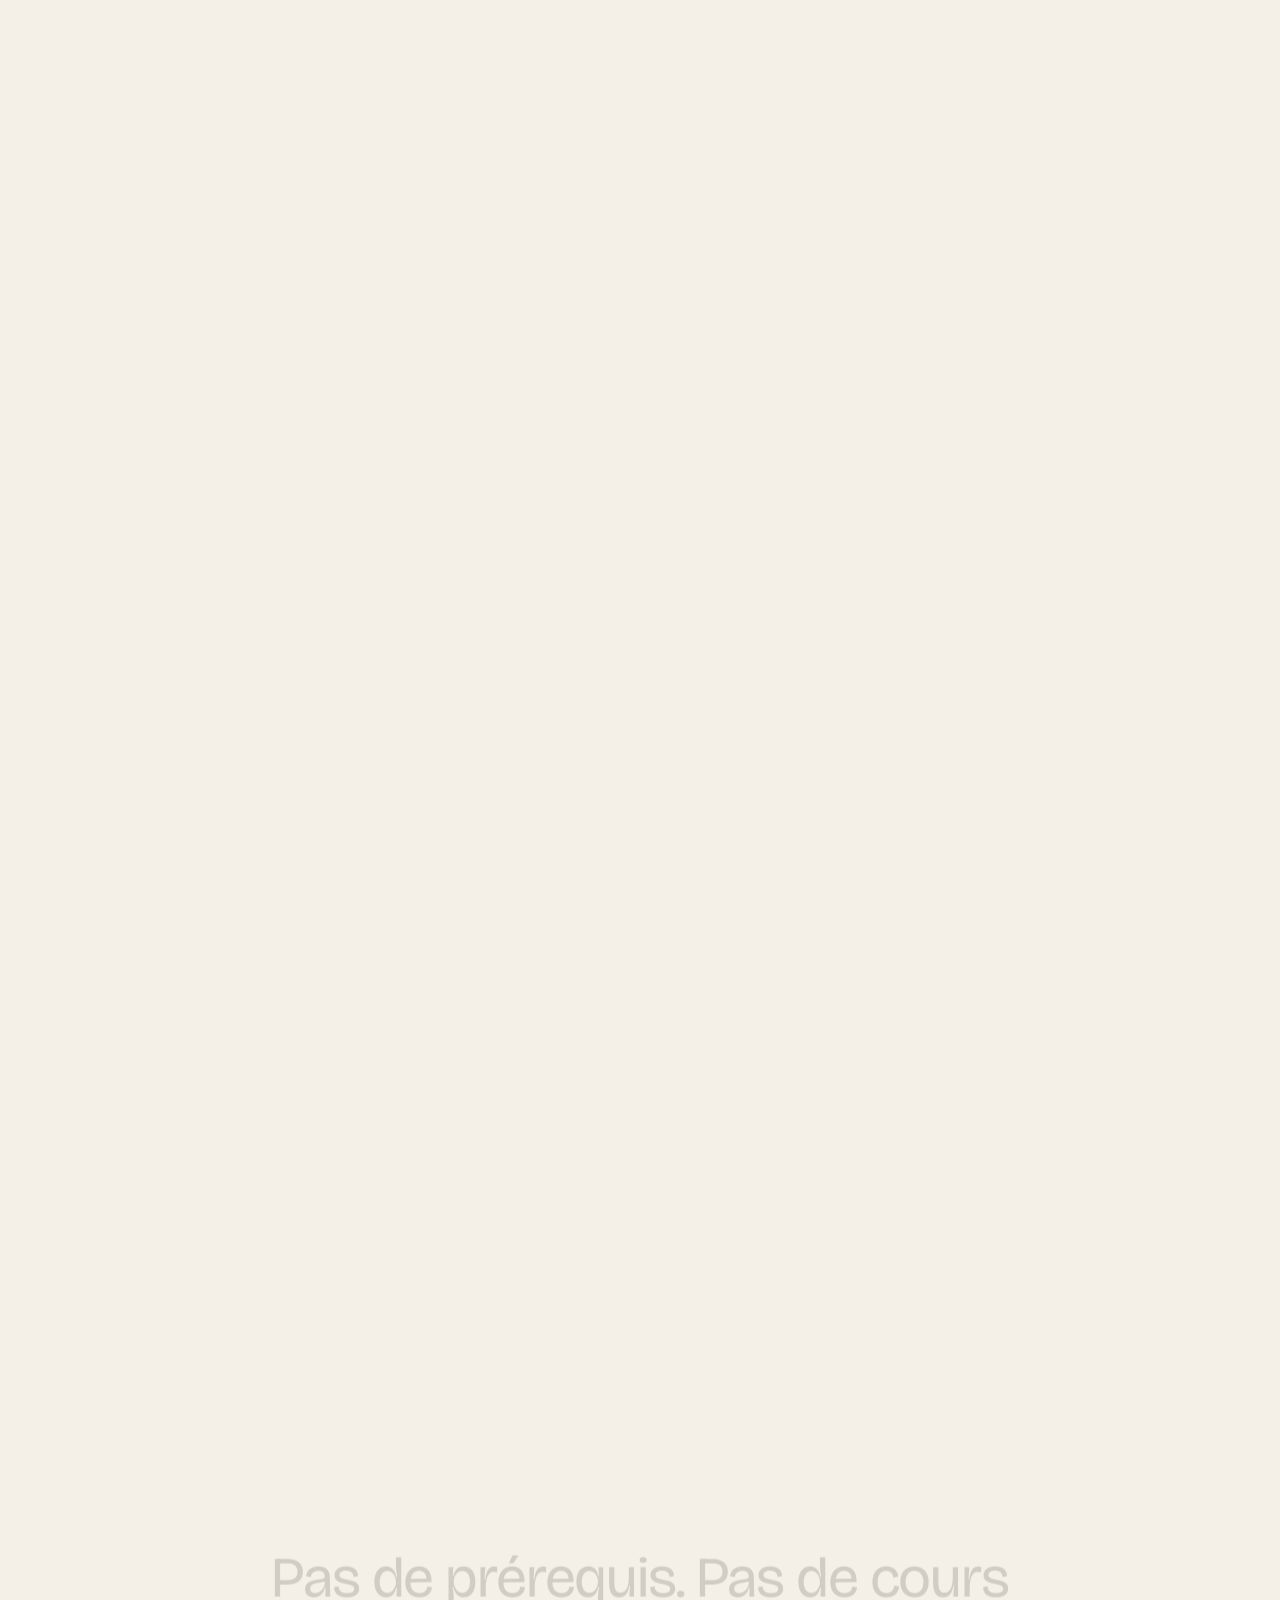
==== commit a8173e37: "Deux thèmes, clair et sombre, qui suivent le réglage du téléphone Co-Authored-By: Claude Opus 5.5 <n" ====
--- a/presentation.html
+++ b/presentation.html
@@ -1,7 +1,8 @@
 <!DOCTYPE html>
-<html lang="fr" data-theme="dark">
+<html lang="fr">
 <head>
   <meta charset="UTF-8">
+  <script src="theme.js"></script>
   <meta name="viewport" content="width=device-width, initial-scale=1.0">
   <title>Template Site Immersif</title>
   <meta name="description" content="Site généré depuis le template Site Immersif.">
@@ -10,9 +11,12 @@
   <link href="https://fonts.googleapis.com/css2?family=Bricolage+Grotesque:opsz,wght@12..96,300;12..96,400;12..96,500&family=DM+Mono:wght@400;500&display=swap" rel="stylesheet">
   <link rel="stylesheet" href="styles.css">
   <link rel="stylesheet" href="presentation-extras.css">
-  <link rel="icon" href="favicon.png">
+  <link rel="icon" href="favicon.png" media="(prefers-color-scheme: dark)">
+  <link rel="icon" href="favicon-clair.png" media="(prefers-color-scheme: light)">
   <link rel="apple-touch-icon" href="apple-touch-icon.png">
-  <meta name="theme-color" content="#141311">
+  <meta name="theme-color" content="#141311" media="(prefers-color-scheme: dark)">
+  <meta name="theme-color" content="#f5f0e7" media="(prefers-color-scheme: light)">
+  <meta name="color-scheme" content="dark light">
 </head>
 <body>
 
--- a/presentation-extras.css
+++ b/presentation-extras.css
@@ -1,28 +1,44 @@
 /* ═══════════════════════════════════════════════════════════
    NUBIAA Academia — styles des ajouts à la page programme
-   (presentation-extras.js). Chargé après styles.css.
+   (presentation-extras.js). Chargé après styles.css. Thème clair.
    ═══════════════════════════════════════════════════════════ */
 
-/* ─── Devise : chaque mot devant son image, coupée en deux ─── */
-.mw.has-img { position: relative; }
-.mw.has-img .sc { position: relative; z-index: 1; }
-.mw-img {
-  position: absolute; z-index: 0;
-  left: -0.22em; right: -0.22em; top: 50%;
-  height: 1.18em; margin-top: -0.56em;
-  display: flex;
-  pointer-events: none;
-}
-.mw-img .half {
-  flex: 1 1 50%;
-  background-size: 200% auto; /* même largeur que le mot, hauteur naturelle : pas de déformation */
-  background-repeat: no-repeat;
-  box-shadow: 0 24px 60px rgba(26, 25, 21, 0.28);
+/* ─── Thème clair : la même crème que le questionnaire ─── */
+html:not([data-theme="dark"]) { --bone: #f5f0e7; }
+
+/* ─── Devise : l'image de chaque mot remplit la bande, coupée en deux ─── */
+.s-motto .motto-kicker, .s-motto .motto-track, .s-motto .motto-hint { z-index: 2; }
+body.static .s-motto .motto-kicker, body.static .s-motto .motto-track { position: relative; }
+.motto-stage { position: absolute; inset: 0; z-index: 0; pointer-events: none; }
+.motto-shot { position: absolute; inset: 0; display: flex; }
+.motto-shot:not(:first-child) { opacity: 0; }
+.motto-shot .half {
+  position: relative; flex: 1 1 50%;
+  overflow: hidden;
   will-change: transform;
 }
-/* chaque moitié montre SA moitié de la même photo : collées, elles la recomposent */
-.mw-img .half.l { background-position: 0% 50%; border-radius: 0.06em 0 0 0.06em; }
-.mw-img .half.r { background-position: 100% 50%; border-radius: 0 0.06em 0.06em 0; }
+/* l'ombre n'apparaît que quand les moitiés s'écartent : recollées, aucun trait au milieu */
+.motto-shot .half.l { box-shadow: 18px 0 60px rgba(26, 25, 21, calc(var(--sh, 0) * 0.3)); z-index: 1; }
+.motto-shot .half.r { box-shadow: -18px 0 60px rgba(26, 25, 21, calc(var(--sh, 0) * 0.3)); }
+/* chaque moitié montre SA moitié de la même photo, cadrée sur la bande
+   prolongée des deux triangles (12vw en haut, 12vw en bas) */
+.motto-shot .half b, .diag.has-img i {
+  position: absolute; left: 0;
+  width: 100%; height: calc(var(--motto-h, 100vh) + 24vw);
+  background-size: cover; background-position: center; background-repeat: no-repeat;
+}
+.motto-shot .half b { top: -12vw; width: 200%; }
+.motto-shot .half.r b { left: -100%; }
+/* un voile lime, partout pareil, pour garder la couleur de la bande et lire les mots */
+.motto-stage::after, .diag.has-img::after {
+  content: ''; position: absolute; inset: 0; z-index: 200;
+  background: var(--lime); opacity: 0.22;
+}
+.diag.has-img { background: none; overflow: hidden; }
+.diag.to-lime.has-img { clip-path: polygon(0 100%, 100% 0, 100% 100%); }
+.diag.to-lime.has-img i { top: 0; }
+.diag.from-lime.has-img { clip-path: polygon(0 0, 100% 0, 0 100%); }
+.diag.from-lime.has-img i { bottom: 0; }
 
 /* ─── Étapes : un élément par étape ─── */
 .pstep-ico {
@@ -31,8 +47,8 @@
   border-radius: 50%;
   background: rgba(195, 150, 105, 0.1);
   border: 1px solid rgba(195, 150, 105, 0.45);
-  box-shadow: inset 0 1px 0 rgba(242, 241, 236, 0.06), 0 0 60px rgba(195, 150, 105, 0.12);
-  color: var(--lime);
+  box-shadow: inset 0 1px 0 rgba(255, 255, 255, 0.6), 0 0 60px rgba(195, 150, 105, 0.16);
+  color: #8a5a2f;
 }
 .pstep-ico svg { width: 50px; height: 50px; }
 
@@ -65,26 +81,26 @@
   top: 10px; width: min(760px, calc(100% - 20px));
   padding: 10px 16px 13px;
   border-radius: 20px;
-  background: rgba(20, 19, 17, 0.5);
+  background: rgba(255, 252, 246, 0.62);
   -webkit-backdrop-filter: blur(22px) saturate(160%);
           backdrop-filter: blur(22px) saturate(160%);
-  border: 1px solid rgba(242, 241, 236, 0.1);
-  box-shadow: inset 0 1px 0 rgba(242, 241, 236, 0.06), 0 10px 30px rgba(0, 0, 0, 0.25);
+  border: 1px solid rgba(26, 25, 21, 0.1);
+  box-shadow: inset 0 1px 0 rgba(255, 255, 255, 0.7), 0 10px 30px rgba(90, 62, 34, 0.12);
 }
 .as-bar .bar-brand { display: inline-flex; align-items: center; gap: 9px; }
 .as-bar .bar-brand img { display: block; width: 22px; height: 22px; object-fit: contain; }
 .as-bar .dock-wordmark { font-size: 0.95rem; font-weight: 500; letter-spacing: -0.01em; margin: 0; }
 .as-bar .dock-nav { display: none; }
-.as-bar .bar-count { margin: 0; color: rgba(242, 241, 236, 0.62); text-align: center; white-space: nowrap; }
-.as-bar .bar-count b { color: var(--lime); font-weight: 500; }
+.as-bar .bar-count { margin: 0; color: rgba(26, 25, 21, 0.62); text-align: center; white-space: nowrap; }
+.as-bar .bar-count b { color: #8a5a2f; font-weight: 500; }
 .as-bar .bar-right { justify-self: end; display: flex; align-items: center; gap: 14px; }
 .as-bar .dock-cta {
-  background: none; color: rgba(242, 241, 236, 0.7);
+  background: none; color: rgba(26, 25, 21, 0.7);
   padding: 6px 2px; border-radius: 0;
   text-decoration: none; transition: color .2s;
 }
-.as-bar .dock-cta:hover { color: #f2f1ec; filter: none; }
-.as-bar .bar-progress { position: absolute; left: 16px; right: 16px; bottom: 6px; height: 2px; border-radius: 2px; overflow: hidden; background: rgba(242, 241, 236, 0.08); }
+.as-bar .dock-cta:hover { color: #1a1915; filter: none; }
+.as-bar .bar-progress { position: absolute; left: 16px; right: 16px; bottom: 6px; height: 2px; border-radius: 2px; overflow: hidden; background: rgba(26, 25, 21, 0.08); }
 .as-bar .bar-progress i { position: absolute; inset: 0; background: var(--lime); transform-origin: left; transform: scaleX(0); }
 
 @media (max-width: 900px) {
@@ -95,5 +111,23 @@
   .dock.as-bar { grid-template-columns: 1fr auto; }
 }
 @media (prefers-reduced-transparency: reduce) {
-  .dock.as-bar { background: #1c1b18; -webkit-backdrop-filter: none; backdrop-filter: none; }
+  .dock.as-bar { background: #fbf8f2; -webkit-backdrop-filter: none; backdrop-filter: none; }
 }
+
+/* ═══ THÈME SOMBRE ═══ (theme.js pose <html data-theme="dark"> selon le téléphone) */
+[data-theme="dark"] .pstep-ico { box-shadow: inset 0 1px 0 rgba(242, 241, 236, 0.06), 0 0 60px rgba(195, 150, 105, 0.12); color: var(--lime); }
+[data-theme="dark"] .dock.as-bar {
+  background: rgba(20, 19, 17, 0.5);
+  border-color: rgba(242, 241, 236, 0.1);
+  box-shadow: inset 0 1px 0 rgba(242, 241, 236, 0.06), 0 10px 30px rgba(0, 0, 0, 0.25);
+}
+[data-theme="dark"] .as-bar .bar-count { color: rgba(242, 241, 236, 0.62); }
+[data-theme="dark"] .as-bar .bar-count b { color: var(--lime); }
+[data-theme="dark"] .as-bar .dock-cta { color: rgba(242, 241, 236, 0.7); }
+[data-theme="dark"] .as-bar .dock-cta:hover { color: #f2f1ec; }
+[data-theme="dark"] .as-bar .bar-progress { background: rgba(242, 241, 236, 0.08); }
+@media (prefers-reduced-transparency: reduce) {
+  [data-theme="dark"] .dock.as-bar { background: #1c1b18; }
+}
+/* thème clair : l'image de secours du mode statique prend sa version claire */
+[data-theme="light"] body.static .spot::before { background-image: url('images/clair/hero.jpg'); }
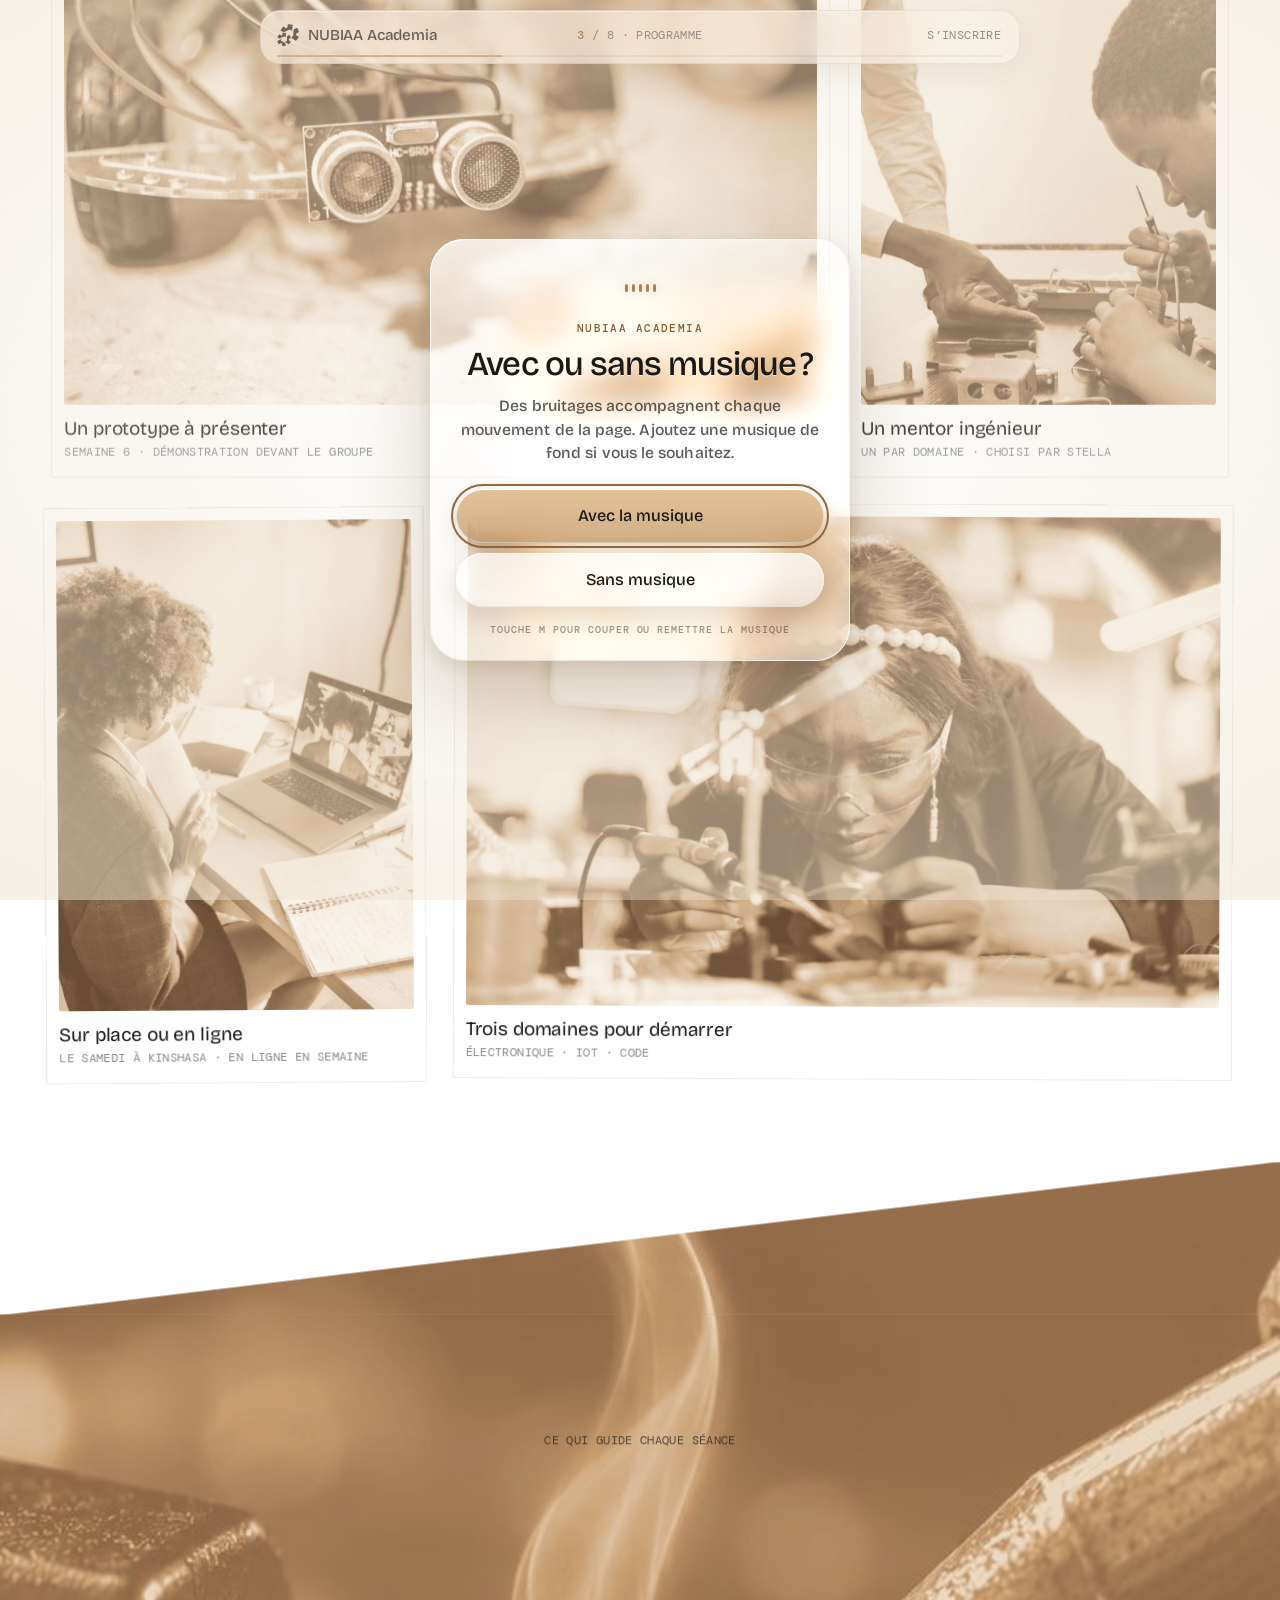
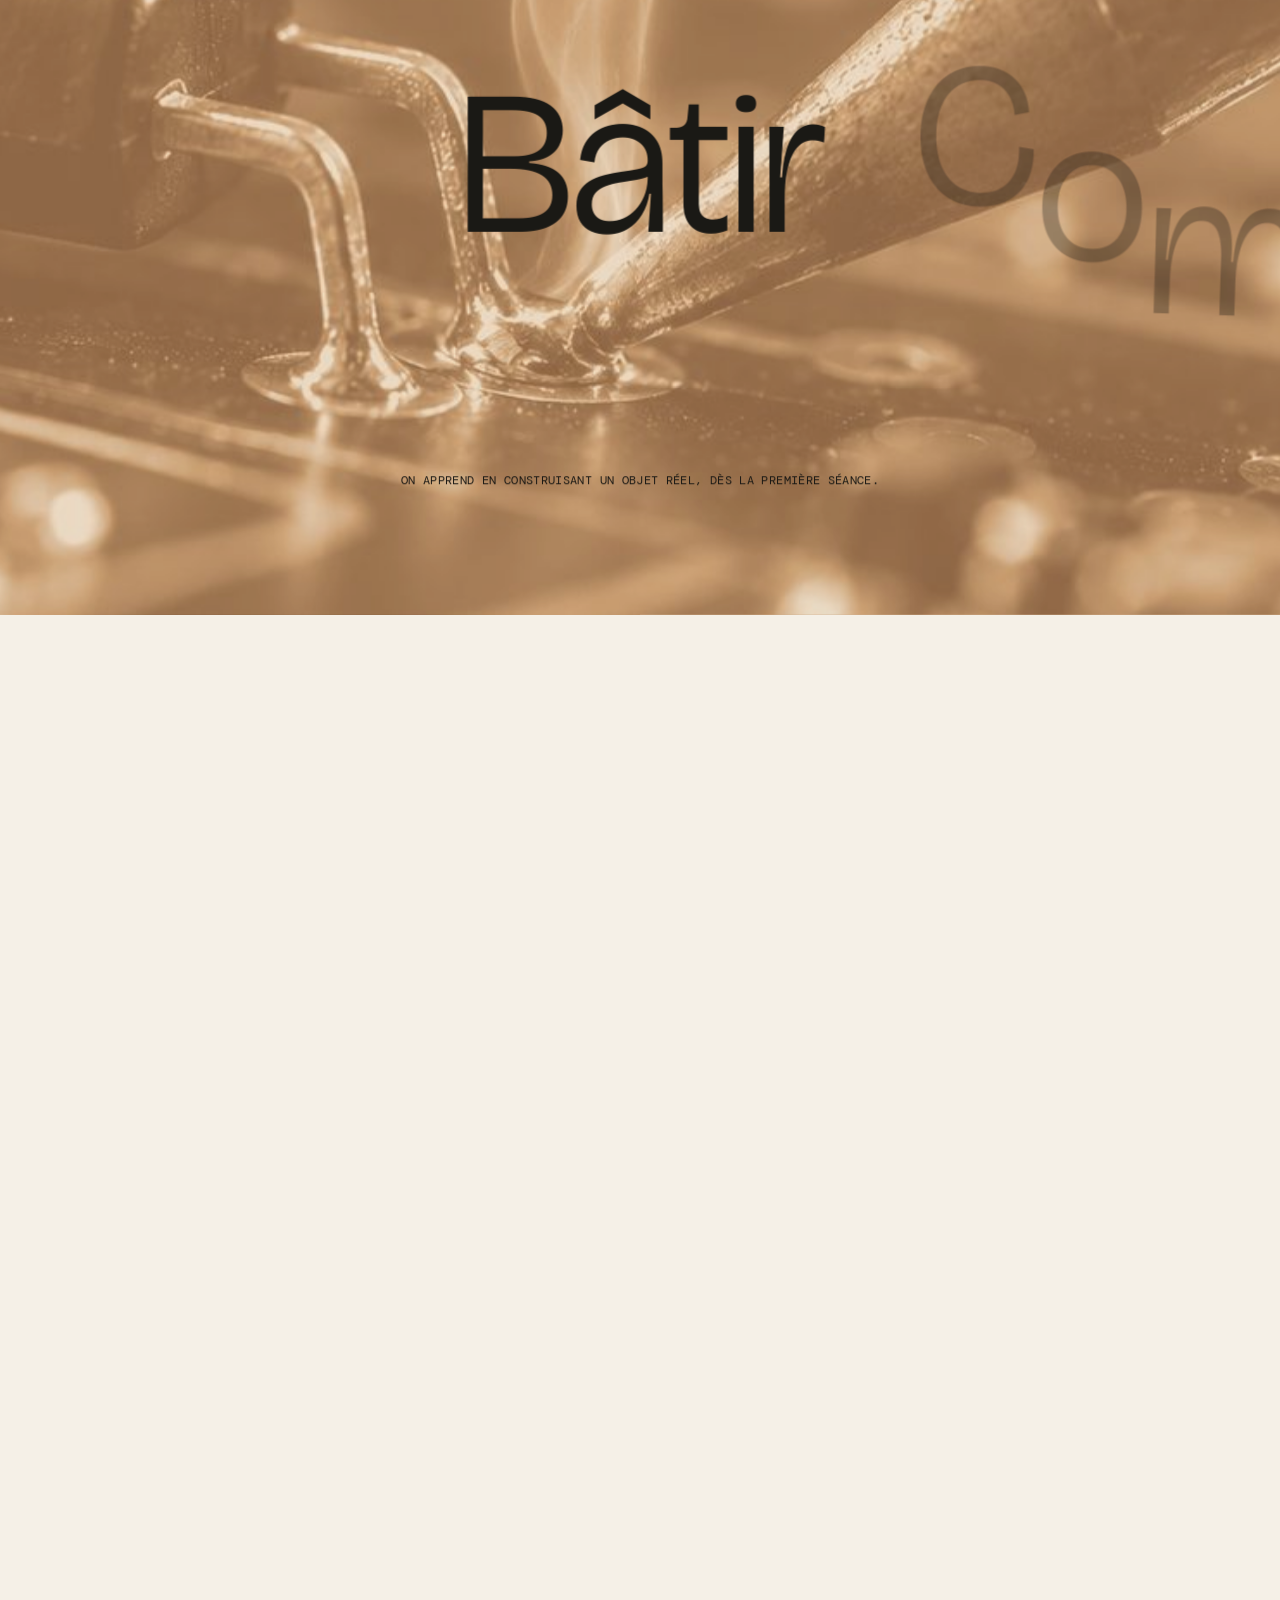
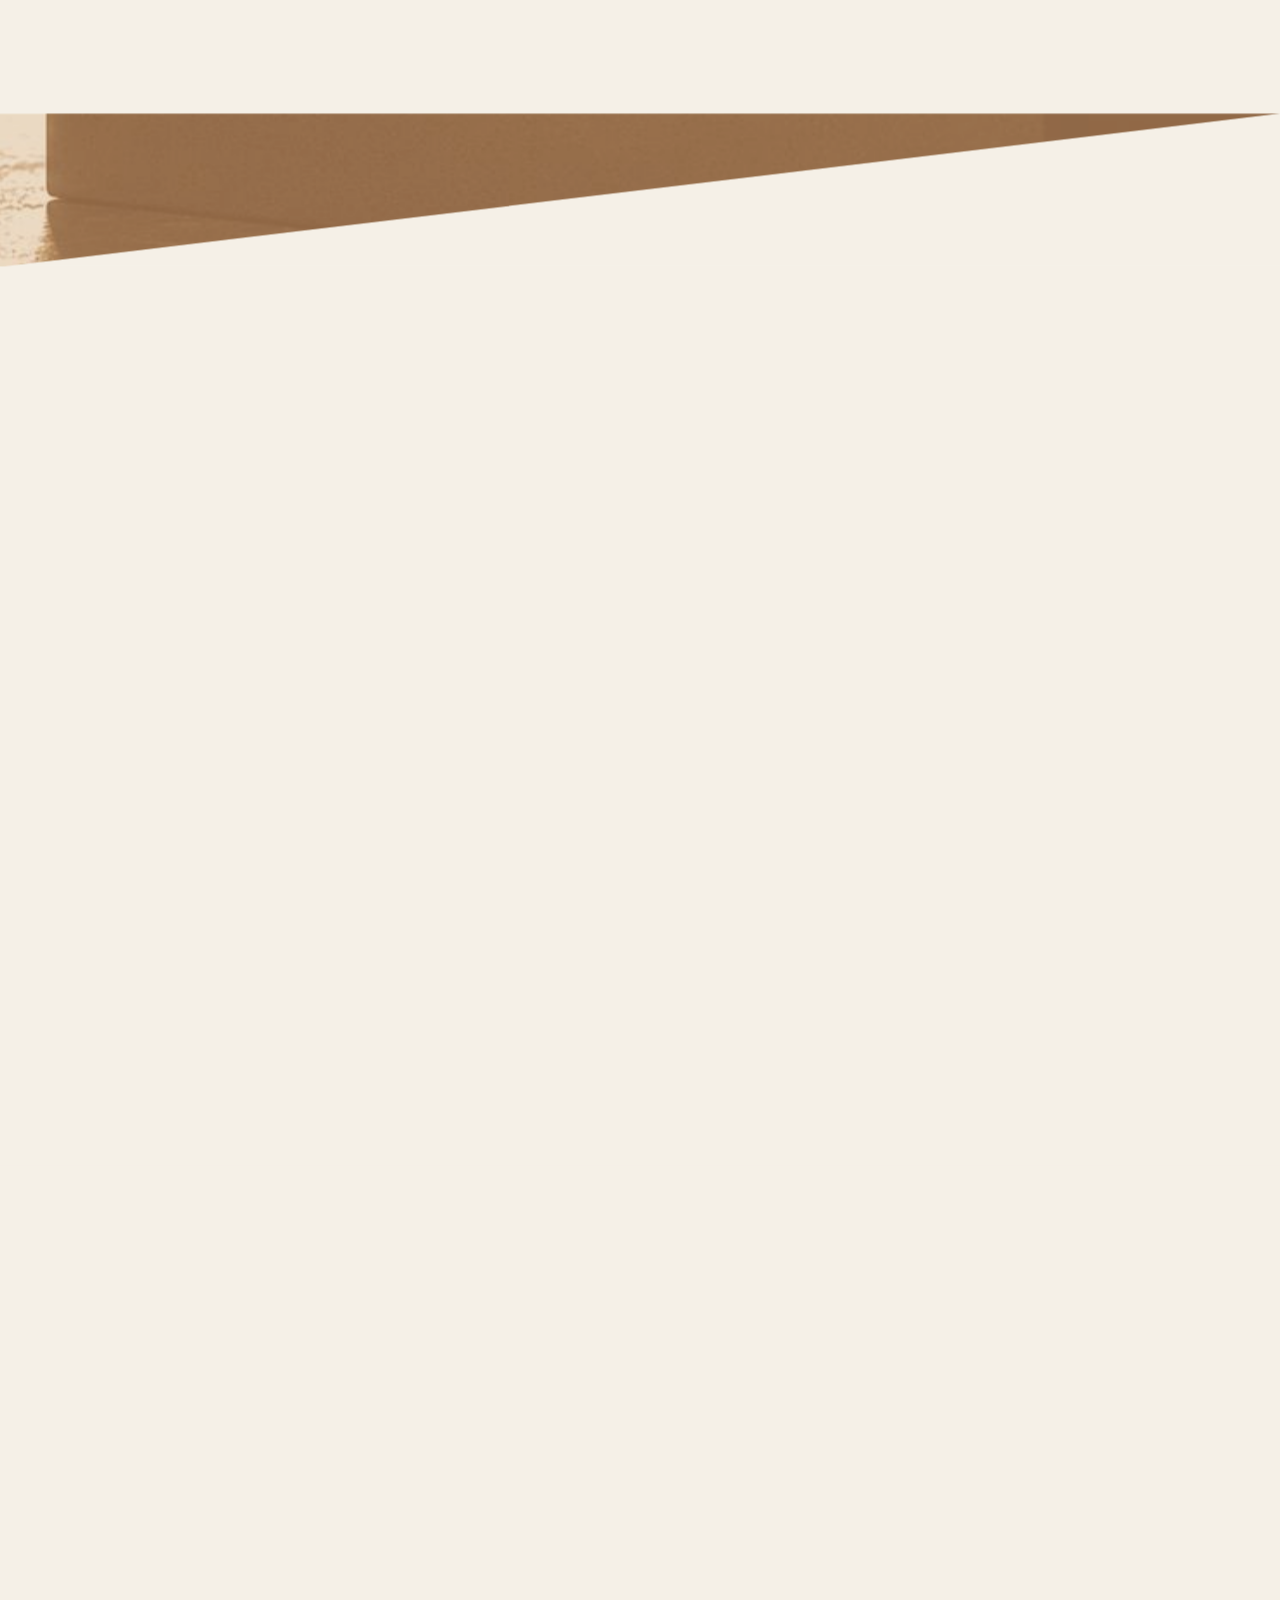
==== commit 85a9b4fc: "Site léger pour la 2G et accessibilité : tirages d'images légers, polices locales, logos allégés, mu" ====
--- a/presentation.html
+++ b/presentation.html
@@ -6,9 +6,8 @@
   <meta name="viewport" content="width=device-width, initial-scale=1.0">
   <title>Template Site Immersif</title>
   <meta name="description" content="Site généré depuis le template Site Immersif.">
-  <link rel="preconnect" href="https://fonts.googleapis.com">
-  <link rel="preconnect" href="https://fonts.gstatic.com" crossorigin>
-  <link href="https://fonts.googleapis.com/css2?family=Bricolage+Grotesque:opsz,wght@12..96,300;12..96,400;12..96,500&family=DM+Mono:wght@400;500&display=swap" rel="stylesheet">
+  <link rel="preload" href="fonts/bricolage-grotesque-latin.woff2" as="font" type="font/woff2" crossorigin>
+  <link rel="stylesheet" href="fonts/fonts.css">
   <link rel="stylesheet" href="styles.css">
   <link rel="stylesheet" href="presentation-extras.css">
   <link rel="icon" href="favicon.png" media="(prefers-color-scheme: dark)">
@@ -36,16 +35,16 @@
       <div class="pin">
 
         <div class="floaters" aria-hidden="true">
-          <figure class="fl" style="--x:-4%;  --y:13%; --w:196px" data-d="0.55"><img src="images/tr-01.jpg" alt=""></figure>
-          <figure class="fl" style="--x:21%;   --y:3%; --w:142px" data-d="0.90"><img src="images/fl-02.jpg" alt=""></figure>
-          <figure class="fl" style="--x:40%;  --y:-8%; --w:232px" data-d="0.40"><img src="images/tr-03.jpg" alt=""></figure>
-          <figure class="fl" style="--x:63%;  --y:7%; --w:126px" data-d="0.75"><img src="images/tr-09.jpg" alt=""></figure>
-          <figure class="fl" style="--x:85%;  --y:1%; --w:208px" data-d="1.00"><img src="images/fl-05.jpg" alt=""></figure>
-          <figure class="fl" style="--x:-2%;  --y:45%; --w:116px" data-d="0.50"><img src="images/fl-07.jpg" alt=""></figure>
-          <figure class="fl" style="--x:94%;  --y:37%; --w:172px" data-d="0.70"><img src="images/tr-13.jpg" alt=""></figure>
-          <figure class="fl" style="--x:13%;  --y:71%; --w:248px" data-d="0.35"><img src="images/tr-19.jpg" alt=""></figure>
-          <figure class="fl" style="--x:44%;  --y:81%; --w:134px" data-d="0.85"><img src="images/fl-10.jpg" alt=""></figure>
-          <figure class="fl" style="--x:73%;  --y:64%; --w:188px" data-d="0.60"><img src="images/tr-11.jpg" alt=""></figure>
+          <figure class="fl" style="--x:-4%;  --y:13%; --w:196px" data-d="0.55"><img data-src="images/tr-01.jpg" alt=""></figure>
+          <figure class="fl" style="--x:21%;   --y:3%; --w:142px" data-d="0.90"><img data-src="images/fl-02.jpg" alt=""></figure>
+          <figure class="fl" style="--x:40%;  --y:-8%; --w:232px" data-d="0.40"><img data-src="images/tr-03.jpg" alt=""></figure>
+          <figure class="fl" style="--x:63%;  --y:7%; --w:126px" data-d="0.75"><img data-src="images/tr-09.jpg" alt=""></figure>
+          <figure class="fl" style="--x:85%;  --y:1%; --w:208px" data-d="1.00"><img data-src="images/fl-05.jpg" alt=""></figure>
+          <figure class="fl" style="--x:-2%;  --y:45%; --w:116px" data-d="0.50"><img data-src="images/fl-07.jpg" alt=""></figure>
+          <figure class="fl" style="--x:94%;  --y:37%; --w:172px" data-d="0.70"><img data-src="images/tr-13.jpg" alt=""></figure>
+          <figure class="fl" style="--x:13%;  --y:71%; --w:248px" data-d="0.35"><img data-src="images/tr-19.jpg" alt=""></figure>
+          <figure class="fl" style="--x:44%;  --y:81%; --w:134px" data-d="0.85"><img data-src="images/fl-10.jpg" alt=""></figure>
+          <figure class="fl" style="--x:73%;  --y:64%; --w:188px" data-d="0.60"><img data-src="images/tr-11.jpg" alt=""></figure>
         </div>
 
         <div class="hero-copy">
@@ -54,7 +53,7 @@
             <span class="hero-line1" id="heroLine1">Des photographies honnêtes,</span>
             <span class="hero-line2" id="heroLine2">
               <span class="hl">pour des gens</span>
-              <span class="grow" id="grow1"><img src="images/hero.jpg" alt="Silhouette dans un champ de fleurs au crépuscule"></span>
+              <span class="grow" id="grow1"><img data-src="images/hero.jpg" alt="Silhouette dans un champ de fleurs au crépuscule"></span>
               <span class="hl">vrais.</span>
             </span>
           </h1>
@@ -107,7 +106,7 @@
         <div class="night-line" id="nightLine">
           <span class="hl nw" id="nw1">Un</span>
           <span class="hl nw" id="nw2">projet,</span>
-          <span class="grow" id="grow2"><img src="images/bg-domaine.jpg" alt="Un café pendant un brief"></span>
+          <span class="grow" id="grow2"><img data-src="images/bg-domaine.jpg" alt="Un café pendant un brief"></span>
           <span class="hl nw" id="nw3">3 étapes.</span>
         </div>
 
@@ -159,26 +158,26 @@
 
         <!-- réserve d'images pour la traînée sous la souris -->
         <div class="trail" id="trail" aria-hidden="true">
-          <img src="images/tr-01.jpg"   style="--tw:150px" alt="">
-          <img src="images/tr-02.jpg"   style="--tw:190px" alt="">
-          <img src="images/tr-03.jpg"  style="--tw:120px" alt="">
-          <img src="images/tr-04.jpg"  style="--tw:200px" alt="">
-          <img src="images/tr-05.jpg" style="--tw:96px"  alt="">
-          <img src="images/tr-06.jpg"  style="--tw:170px" alt="">
-          <img src="images/tr-07.jpg"  style="--tw:34px"  alt="">
-          <img src="images/tr-08.jpg"  style="--tw:140px" alt="">
-          <img src="images/tr-09.jpg"  style="--tw:200px" alt="">
-          <img src="images/tr-10.jpg" style="--tw:110px" alt="">
-          <img src="images/tr-11.jpg"  style="--tw:28px"  alt="">
-          <img src="images/tr-12.jpg"  style="--tw:160px" alt="">
-          <img src="images/tr-13.jpg"  style="--tw:130px" alt="">
-          <img src="images/tr-14.jpg"  style="--tw:180px" alt="">
-          <img src="images/tr-15.jpg"  style="--tw:40px"  alt="">
-          <img src="images/tr-16.jpg"  style="--tw:150px" alt="">
-          <img src="images/tr-17.jpg"  style="--tw:120px" alt="">
-          <img src="images/tr-18.jpg"  style="--tw:200px" alt="">
-          <img src="images/tr-19.jpg" style="--tw:100px" alt="">
-          <img src="images/tr-20.jpg"  style="--tw:170px" alt="">
+          <img data-src="images/tr-01.jpg"   style="--tw:150px" alt="">
+          <img data-src="images/tr-02.jpg"   style="--tw:190px" alt="">
+          <img data-src="images/tr-03.jpg"  style="--tw:120px" alt="">
+          <img data-src="images/tr-04.jpg"  style="--tw:200px" alt="">
+          <img data-src="images/tr-05.jpg" style="--tw:96px"  alt="">
+          <img data-src="images/tr-06.jpg"  style="--tw:170px" alt="">
+          <img data-src="images/tr-07.jpg"  style="--tw:34px"  alt="">
+          <img data-src="images/tr-08.jpg"  style="--tw:140px" alt="">
+          <img data-src="images/tr-09.jpg"  style="--tw:200px" alt="">
+          <img data-src="images/tr-10.jpg" style="--tw:110px" alt="">
+          <img data-src="images/tr-11.jpg"  style="--tw:28px"  alt="">
+          <img data-src="images/tr-12.jpg"  style="--tw:160px" alt="">
+          <img data-src="images/tr-13.jpg"  style="--tw:130px" alt="">
+          <img data-src="images/tr-14.jpg"  style="--tw:180px" alt="">
+          <img data-src="images/tr-15.jpg"  style="--tw:40px"  alt="">
+          <img data-src="images/tr-16.jpg"  style="--tw:150px" alt="">
+          <img data-src="images/tr-17.jpg"  style="--tw:120px" alt="">
+          <img data-src="images/tr-18.jpg"  style="--tw:200px" alt="">
+          <img data-src="images/tr-19.jpg" style="--tw:100px" alt="">
+          <img data-src="images/tr-20.jpg"  style="--tw:170px" alt="">
         </div>
       </div>
     </section>
--- a/fonts/fonts.css
+++ b/fonts/fonts.css
@@ -0,0 +1,118 @@
+/* Polices servies par le site (latin et latin étendu), copiées de Google Fonts :
+   pas de connexion à un autre serveur, ce qui compte beaucoup en 2G. */
+/* latin-ext */
+@font-face {
+  font-family: 'Bricolage Grotesque';
+  font-style: normal;
+  font-weight: 300;
+  font-stretch: 100%;
+  font-display: swap;
+  src: url(bricolage-grotesque-latin-ext.woff2) format('woff2');
+  unicode-range: U+0100-02BA, U+02BD-02C5, U+02C7-02CC, U+02CE-02D7, U+02DD-02FF, U+0304, U+0308, U+0329, U+1D00-1DBF, U+1E00-1E9F, U+1EF2-1EFF, U+2020, U+20A0-20AB, U+20AD-20C4, U+2113, U+2C60-2C7F, U+A720-A7FF;
+}
+/* latin */
+@font-face {
+  font-family: 'Bricolage Grotesque';
+  font-style: normal;
+  font-weight: 300;
+  font-stretch: 100%;
+  font-display: swap;
+  src: url(bricolage-grotesque-latin.woff2) format('woff2');
+  unicode-range: U+0000-00FF, U+0131, U+0152-0153, U+02BB-02BC, U+02C6, U+02DA, U+02DC, U+0304, U+0308, U+0329, U+2000-206F, U+20AC, U+2122, U+2191, U+2193, U+2212, U+2215, U+FEFF, U+FFFD;
+}
+/* latin-ext */
+@font-face {
+  font-family: 'Bricolage Grotesque';
+  font-style: normal;
+  font-weight: 400;
+  font-stretch: 100%;
+  font-display: swap;
+  src: url(bricolage-grotesque-latin-ext.woff2) format('woff2');
+  unicode-range: U+0100-02BA, U+02BD-02C5, U+02C7-02CC, U+02CE-02D7, U+02DD-02FF, U+0304, U+0308, U+0329, U+1D00-1DBF, U+1E00-1E9F, U+1EF2-1EFF, U+2020, U+20A0-20AB, U+20AD-20C4, U+2113, U+2C60-2C7F, U+A720-A7FF;
+}
+/* latin */
+@font-face {
+  font-family: 'Bricolage Grotesque';
+  font-style: normal;
+  font-weight: 400;
+  font-stretch: 100%;
+  font-display: swap;
+  src: url(bricolage-grotesque-latin.woff2) format('woff2');
+  unicode-range: U+0000-00FF, U+0131, U+0152-0153, U+02BB-02BC, U+02C6, U+02DA, U+02DC, U+0304, U+0308, U+0329, U+2000-206F, U+20AC, U+2122, U+2191, U+2193, U+2212, U+2215, U+FEFF, U+FFFD;
+}
+/* latin-ext */
+@font-face {
+  font-family: 'Bricolage Grotesque';
+  font-style: normal;
+  font-weight: 500;
+  font-stretch: 100%;
+  font-display: swap;
+  src: url(bricolage-grotesque-latin-ext.woff2) format('woff2');
+  unicode-range: U+0100-02BA, U+02BD-02C5, U+02C7-02CC, U+02CE-02D7, U+02DD-02FF, U+0304, U+0308, U+0329, U+1D00-1DBF, U+1E00-1E9F, U+1EF2-1EFF, U+2020, U+20A0-20AB, U+20AD-20C4, U+2113, U+2C60-2C7F, U+A720-A7FF;
+}
+/* latin */
+@font-face {
+  font-family: 'Bricolage Grotesque';
+  font-style: normal;
+  font-weight: 500;
+  font-stretch: 100%;
+  font-display: swap;
+  src: url(bricolage-grotesque-latin.woff2) format('woff2');
+  unicode-range: U+0000-00FF, U+0131, U+0152-0153, U+02BB-02BC, U+02C6, U+02DA, U+02DC, U+0304, U+0308, U+0329, U+2000-206F, U+20AC, U+2122, U+2191, U+2193, U+2212, U+2215, U+FEFF, U+FFFD;
+}
+/* latin-ext */
+@font-face {
+  font-family: 'Bricolage Grotesque';
+  font-style: normal;
+  font-weight: 600;
+  font-stretch: 100%;
+  font-display: swap;
+  src: url(bricolage-grotesque-latin-ext.woff2) format('woff2');
+  unicode-range: U+0100-02BA, U+02BD-02C5, U+02C7-02CC, U+02CE-02D7, U+02DD-02FF, U+0304, U+0308, U+0329, U+1D00-1DBF, U+1E00-1E9F, U+1EF2-1EFF, U+2020, U+20A0-20AB, U+20AD-20C4, U+2113, U+2C60-2C7F, U+A720-A7FF;
+}
+/* latin */
+@font-face {
+  font-family: 'Bricolage Grotesque';
+  font-style: normal;
+  font-weight: 600;
+  font-stretch: 100%;
+  font-display: swap;
+  src: url(bricolage-grotesque-latin.woff2) format('woff2');
+  unicode-range: U+0000-00FF, U+0131, U+0152-0153, U+02BB-02BC, U+02C6, U+02DA, U+02DC, U+0304, U+0308, U+0329, U+2000-206F, U+20AC, U+2122, U+2191, U+2193, U+2212, U+2215, U+FEFF, U+FFFD;
+}
+/* latin-ext */
+@font-face {
+  font-family: 'DM Mono';
+  font-style: normal;
+  font-weight: 400;
+  font-display: swap;
+  src: url(dm-mono-400-latin-ext.woff2) format('woff2');
+  unicode-range: U+0100-02BA, U+02BD-02C5, U+02C7-02CC, U+02CE-02D7, U+02DD-02FF, U+0304, U+0308, U+0329, U+1D00-1DBF, U+1E00-1E9F, U+1EF2-1EFF, U+2020, U+20A0-20AB, U+20AD-20C4, U+2113, U+2C60-2C7F, U+A720-A7FF;
+}
+/* latin */
+@font-face {
+  font-family: 'DM Mono';
+  font-style: normal;
+  font-weight: 400;
+  font-display: swap;
+  src: url(dm-mono-400-latin.woff2) format('woff2');
+  unicode-range: U+0000-00FF, U+0131, U+0152-0153, U+02BB-02BC, U+02C6, U+02DA, U+02DC, U+0304, U+0308, U+0329, U+2000-206F, U+20AC, U+2122, U+2191, U+2193, U+2212, U+2215, U+FEFF, U+FFFD;
+}
+/* latin-ext */
+@font-face {
+  font-family: 'DM Mono';
+  font-style: normal;
+  font-weight: 500;
+  font-display: swap;
+  src: url(dm-mono-500-latin-ext.woff2) format('woff2');
+  unicode-range: U+0100-02BA, U+02BD-02C5, U+02C7-02CC, U+02CE-02D7, U+02DD-02FF, U+0304, U+0308, U+0329, U+1D00-1DBF, U+1E00-1E9F, U+1EF2-1EFF, U+2020, U+20A0-20AB, U+20AD-20C4, U+2113, U+2C60-2C7F, U+A720-A7FF;
+}
+/* latin */
+@font-face {
+  font-family: 'DM Mono';
+  font-style: normal;
+  font-weight: 500;
+  font-display: swap;
+  src: url(dm-mono-500-latin.woff2) format('woff2');
+  unicode-range: U+0000-00FF, U+0131, U+0152-0153, U+02BB-02BC, U+02C6, U+02DA, U+02DC, U+0304, U+0308, U+0329, U+2000-206F, U+20AC, U+2122, U+2191, U+2193, U+2212, U+2215, U+FEFF, U+FFFD;
+}
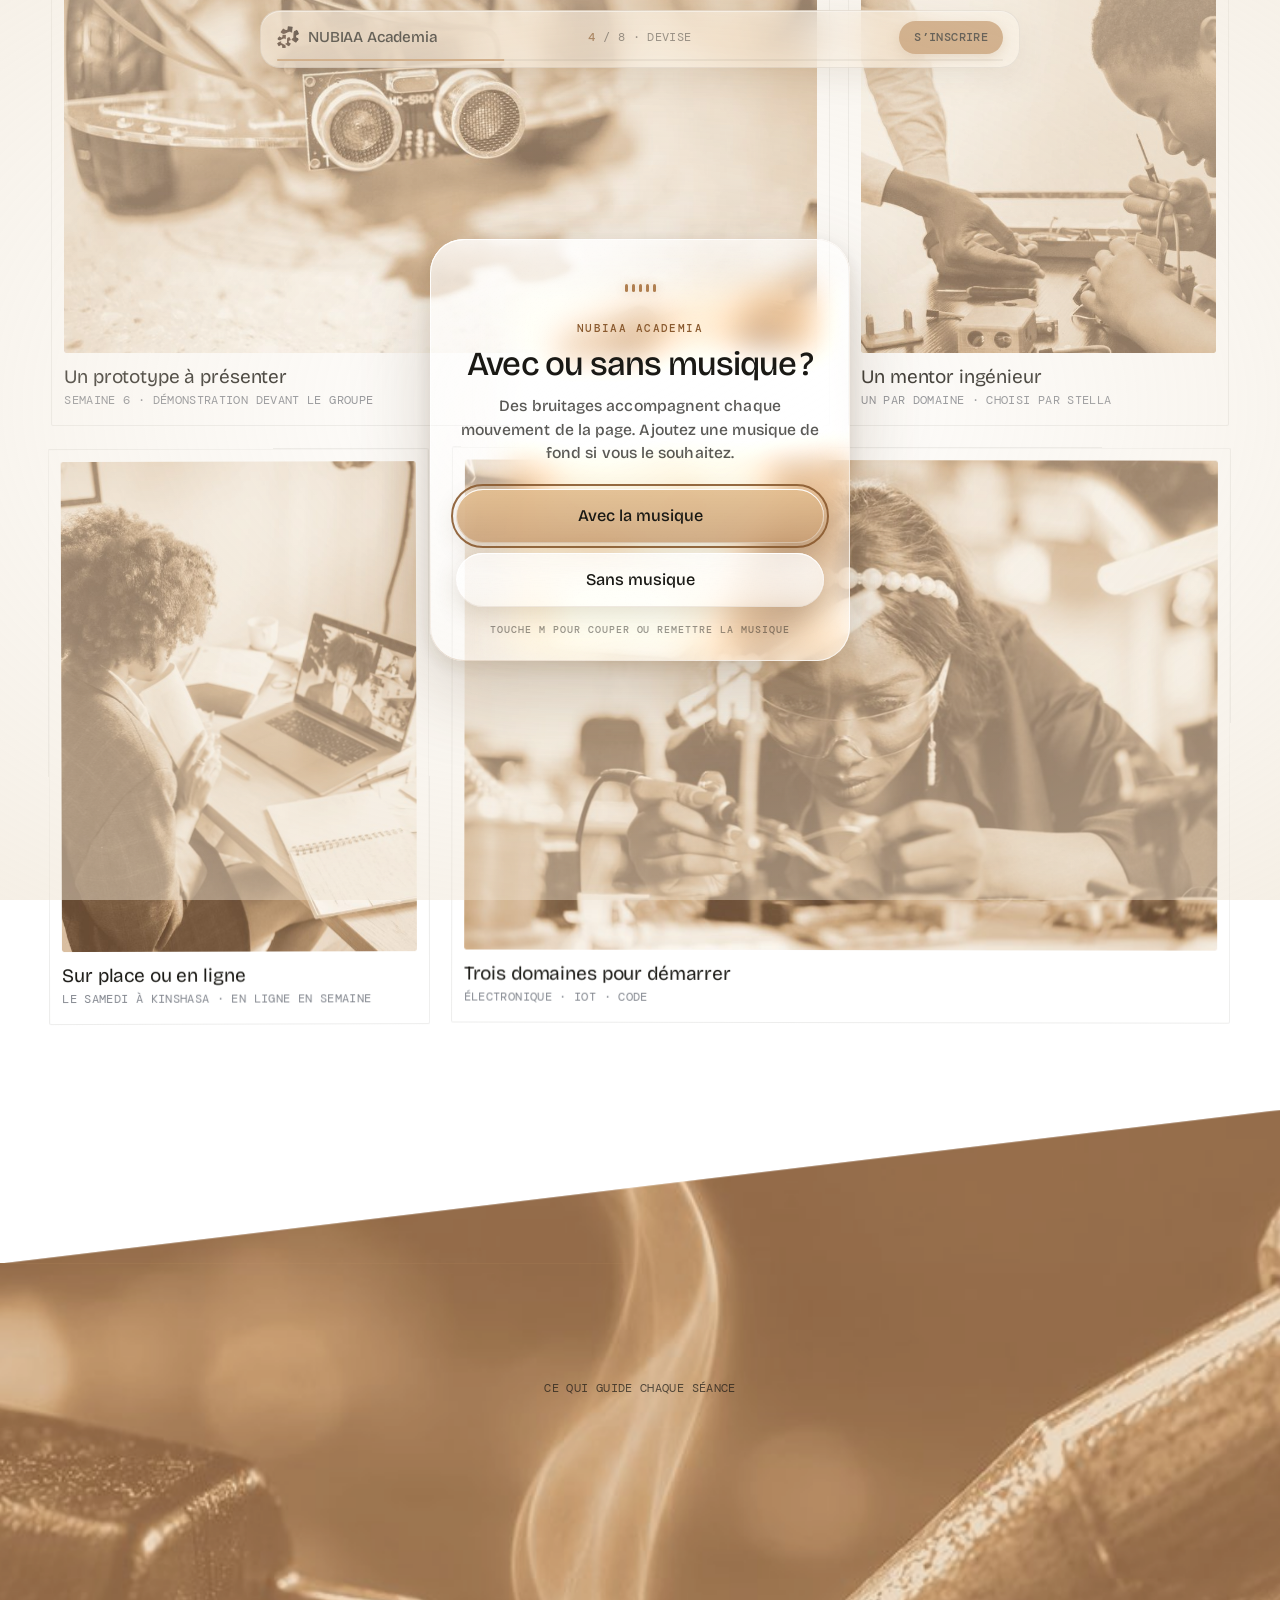
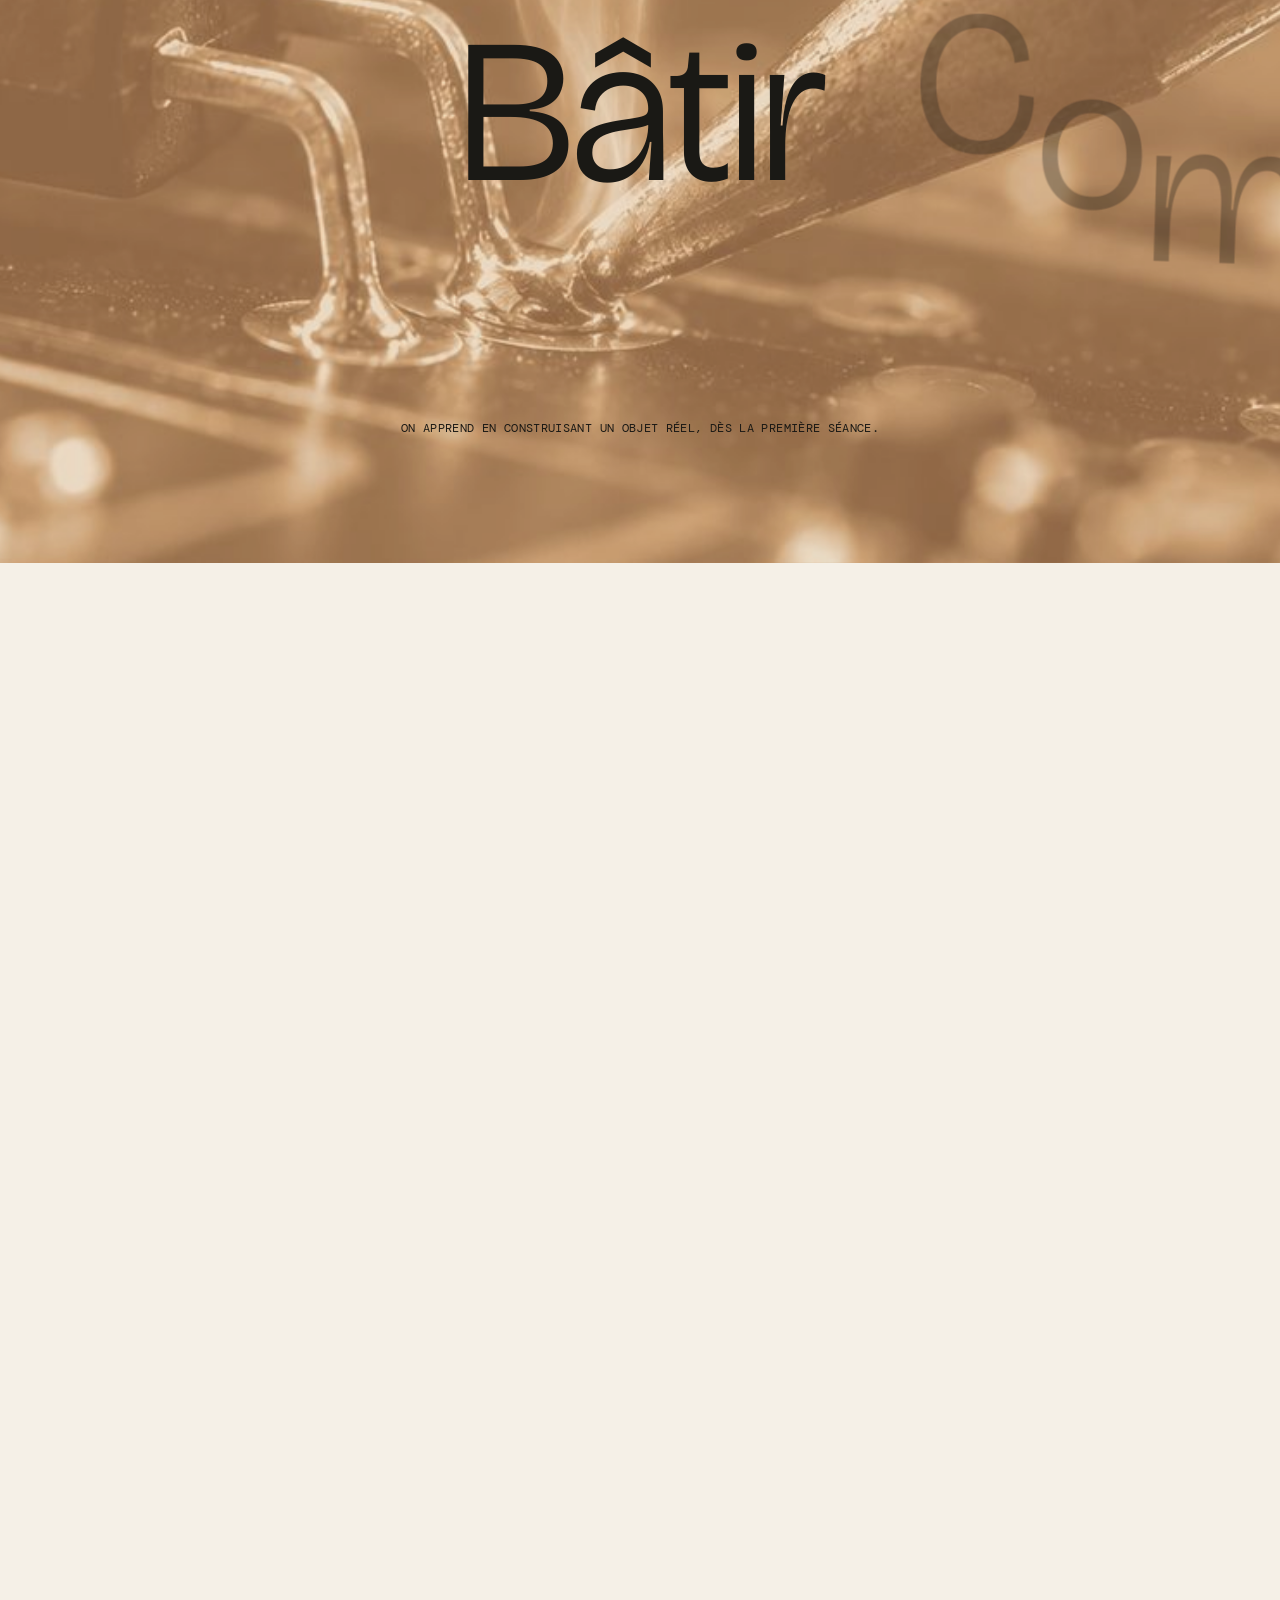
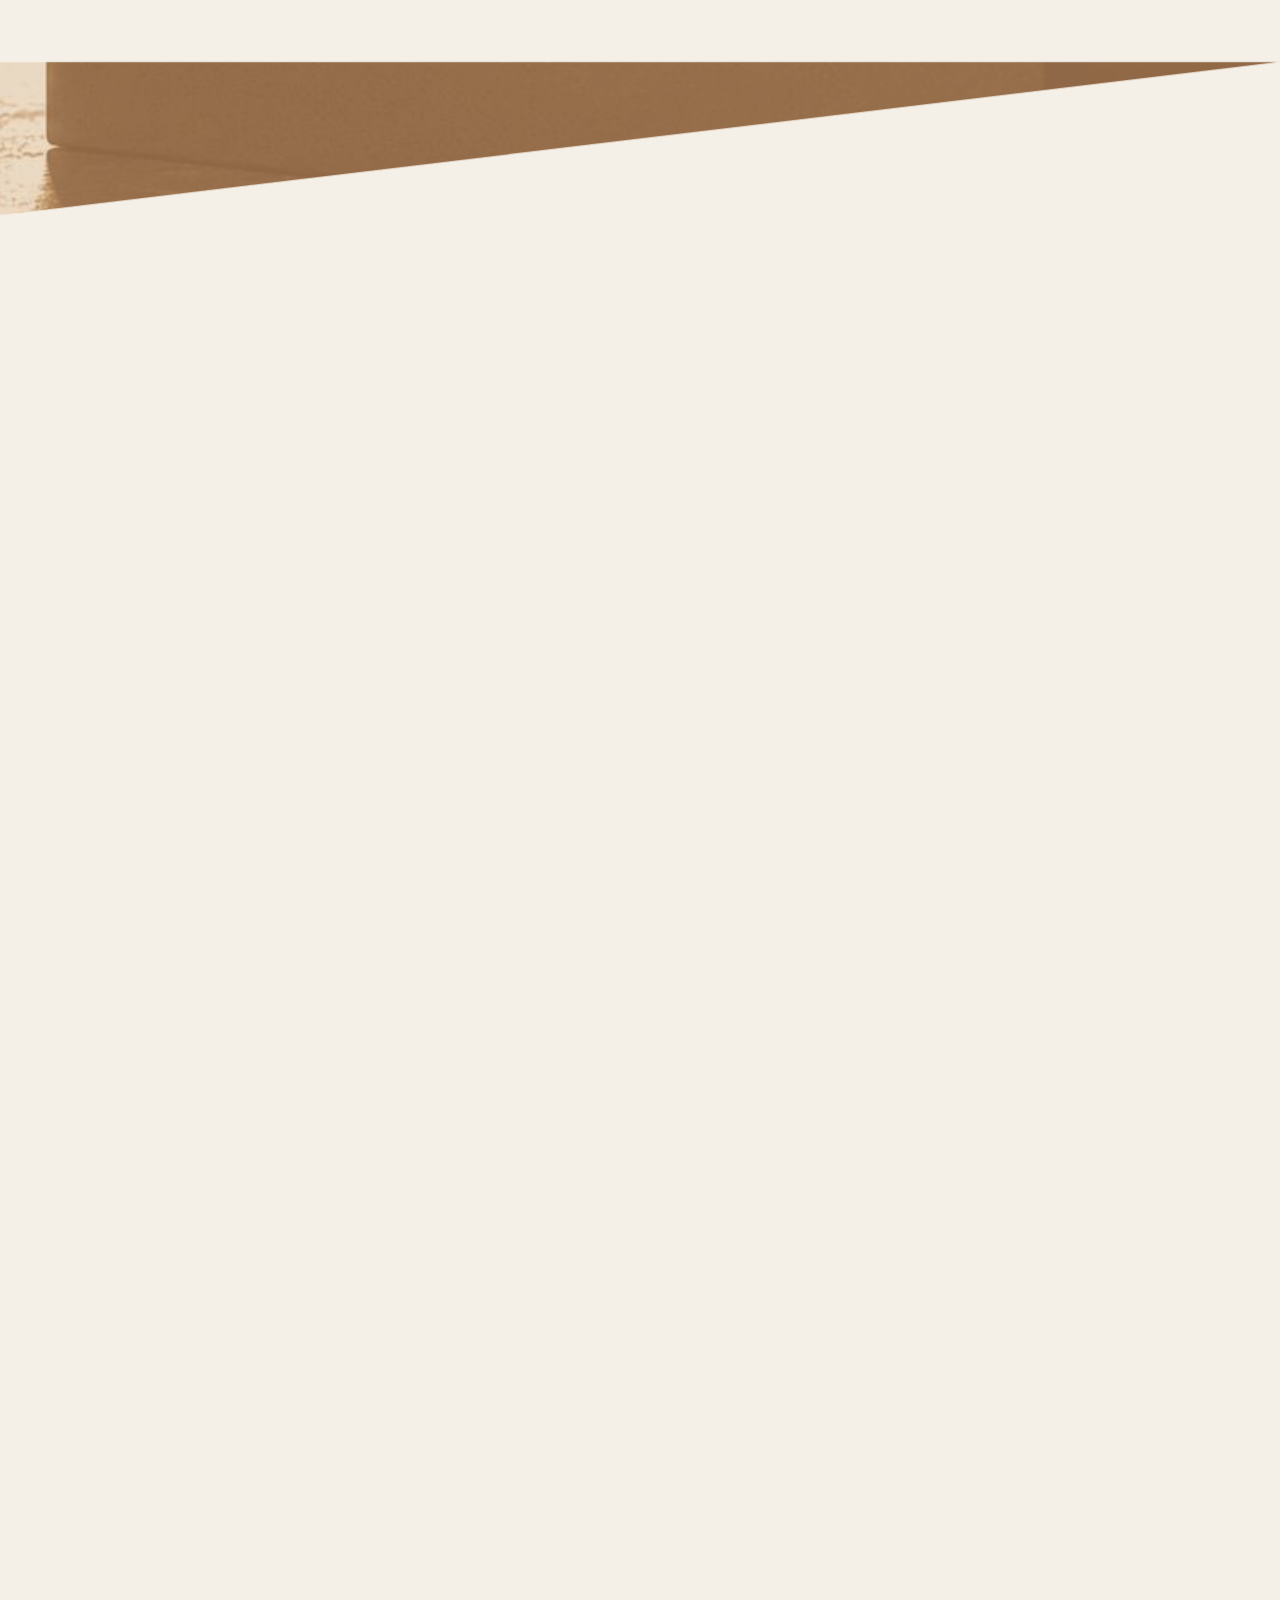
==== commit 5ddd4aeb: "Questionnaire à embranchements, S'inscrire qui brille, étapes en mots simples, fluidité, code publié" ====
--- a/presentation.html
+++ b/presentation.html
@@ -18,22 +18,15 @@
   <meta name="color-scheme" content="dark light">
 </head>
 <body>
-
-  <!-- ══════════ PRELOADER ══════════ -->
   <div class="loader" id="loader" aria-hidden="true">
     <div class="loader-inner">
       <p class="loader-wordmark">Élise Aubert</p>
       <span class="loader-rule"><i id="loaderBar"></i></span>
     </div>
   </div>
-
-  <!-- ══════════ CONTENU ══════════ -->
   <main class="smooth" id="smooth">
-
-    <!-- ─── SCÈNE 1 · PASTEBOARD → ZOOM TEXTE → SÉRIE EN LUMIÈRE ─── -->
     <section class="scene s-hero" id="hero" data-pin="5">
       <div class="pin">
-
         <div class="floaters" aria-hidden="true">
           <figure class="fl" style="--x:-4%;  --y:13%; --w:196px" data-d="0.55"><img data-src="images/tr-01.jpg" alt=""></figure>
           <figure class="fl" style="--x:21%;   --y:3%; --w:142px" data-d="0.90"><img data-src="images/fl-02.jpg" alt=""></figure>
@@ -46,7 +39,6 @@
           <figure class="fl" style="--x:44%;  --y:81%; --w:134px" data-d="0.85"><img data-src="images/fl-10.jpg" alt=""></figure>
           <figure class="fl" style="--x:73%;  --y:64%; --w:188px" data-d="0.60"><img data-src="images/tr-11.jpg" alt=""></figure>
         </div>
-
         <div class="hero-copy">
           <p class="hero-kicker mono" id="heroKicker">ÉLISE AUBERT — PHOTOGRAPHE, PARIS</p>
           <h1 class="hero-title">
@@ -58,23 +50,16 @@
             </span>
           </h1>
         </div>
-
-        <!-- calque plein écran : titre blanc sur l'image -->
         <div class="spot" id="spot" aria-hidden="true">
           <h2 class="spot-intro" id="spotIntro"><span>Portrait,</span> <span>mode,</span> <span>documentaire</span> <span>—</span> <span>à</span> <span>Paris.</span></h2>
         </div>
-
       </div>
     </section>
-
-    <!-- ─── SCÈNE 2 · MANIFESTE (remplissage caractère par caractère) ─── -->
     <section class="scene s-fill" id="manifeste" data-pin="3.5">
       <div class="pin">
         <p class="fill-text" id="fillText">Élise Aubert photographie des gens vrais, dans des lumières trouvées. Elle cherche l'instant précis où l'on <span class="boxed" id="boxedPhrase">cesse de poser<svg class="box-svg" viewBox="0 0 100 100" preserveAspectRatio="none"><path id="boxPath" d="M50,6 C88,4 98,22 97,50 C96,82 76,96 49,95 C16,94 3,76 4,48 C5,18 20,7 50,6 Z"/></svg></span> — la seconde où le vrai visage revient.</p>
       </div>
     </section>
-
-    <!-- ─── SCÈNE 3 · SÉLECTION (panneau blanc, masonry parallaxe) ─── -->
     <section class="collection" id="travaux">
       <header class="coll-head">
         <p class="mono ash">TRAVAUX CHOISIS</p>
@@ -82,11 +67,8 @@
         <p class="coll-sub">Mode, presse et campagnes, photographiées comme des séries personnelles.</p>
         <p class="mono ash">HUIT PROJETS — 2019 → 2026</p>
       </header>
-
       <div id="collGrid"></div>
     </section>
-
-    <!-- ─── 5 · DEVISE — train de mots-clés géants sur bande lime ─── -->
     <div class="band" id="temps">
       <div class="diag to-lime" aria-hidden="true"></div>
       <section class="scene s-motto" data-pin="4">
@@ -98,35 +80,22 @@
       </section>
       <div class="diag from-lime" aria-hidden="true"></div>
     </div>
-
-    <!-- ─── SCÈNE 5 · « UN PROJET, 3 ÉTAPES » → LE PROCESSUS IMMERSIF ─── -->
     <section class="scene s-night" id="explorer" data-pin="9">
       <div class="pin">
-
         <div class="night-line" id="nightLine">
           <span class="hl nw" id="nw1">Un</span>
           <span class="hl nw" id="nw2">projet,</span>
           <span class="grow" id="grow2"><img data-src="images/bg-domaine.jpg" alt="Un café pendant un brief"></span>
           <span class="hl nw" id="nw3">3 étapes.</span>
         </div>
-
-        <!-- compteur monumental : le numéro d'étape défile comme un odomètre -->
         <div class="bignum" id="bigNum" aria-hidden="true"><span class="bignum-fixed">0</span><span class="bignum-roll"><span id="bigRoll"></span></span></div>
-
-        <!-- contenu de l'étape, à gauche -->
         <div class="psteps" id="psteps"></div>
-
         <p class="steps-cta" id="stepsCta">
           <a href="index.html" id="stepsCtaLink">Réserver une séance →<svg class="cta-oval" viewBox="0 0 100 100" preserveAspectRatio="none" aria-hidden="true"><path id="ctaOval" d="M50,6 C88,4 98,22 97,50 C96,82 76,96 49,95 C16,94 3,76 4,48 C5,18 20,7 50,6 Z"/></svg></a>
         </p>
-
-        <!-- rideau de lames : essuie le plein écran SANS jamais dézoomer -->
         <div class="wipe" id="nightWipe" aria-hidden="true"><span></span><span></span><span></span><span></span><span></span><span></span><span></span></div>
-
       </div>
     </section>
-
-    <!-- ─── 8 · PREUVE SOCIALE — citation en rideau, guillemets géants ─── -->
     <section class="scene s-quote" id="temoignage" data-pin="3">
       <div class="pin">
         <div class="q-stack">
@@ -145,8 +114,6 @@
         </div>
       </div>
     </section>
-
-    <!-- ─── SCÈNE 9 · OBJECTIONS — PHRASES + TRAÎNÉE D'IMAGES SOUS LA SOURIS ─── -->
     <section class="scene s-final" id="final" data-pin="2.6">
       <div class="pin">
         <p class="final-text">
@@ -155,8 +122,6 @@
           <span class="fs" id="fs3">Pas de filtres.</span><br>
           <span class="fs" id="fs4">Juste vous, <span class="pill" id="pillPhrase">en vrai.<svg class="pill-svg" viewBox="0 0 100 100" preserveAspectRatio="none"><path id="pillPath" d="M50,6 C88,4 98,22 97,50 C96,82 76,96 49,95 C16,94 3,76 4,48 C5,18 20,7 50,6 Z"/></svg></span></span>
         </p>
-
-        <!-- réserve d'images pour la traînée sous la souris -->
         <div class="trail" id="trail" aria-hidden="true">
           <img data-src="images/tr-01.jpg"   style="--tw:150px" alt="">
           <img data-src="images/tr-02.jpg"   style="--tw:190px" alt="">
@@ -181,8 +146,6 @@
         </div>
       </div>
     </section>
-
-    <!-- ─── FOOTER ─── -->
     <footer class="footer" id="contact">
       <p class="footer-kicker mono ash reveal">UN PROJET, UNE IMAGE EN TÊTE ?</p>
       <a class="footer-mail reveal" href="mailto:bonjour@eliseaubert.fr"><span class="footer-mail-text">bonjour@eliseaubert.fr</span></a>
@@ -194,11 +157,7 @@
         <p class="mono ash">FAITE AVEC DE LA LUMIÈRE</p>
       </div>
     </footer>
-
   </main>
-
-  <!-- ══════════ CHROME FIXE — barre flottante en haut ══════════ -->
-
   <header class="dock" id="dock">
     <a class="dock-wordmark" href="#hero" data-nav>Élise Aubert</a>
     <nav class="dock-nav" aria-label="Navigation principale">
@@ -207,7 +166,6 @@
     </nav>
     <a class="dock-cta mono" href="index.html">RÉSERVER</a>
   </header>
-
   <script src="content.js"></script>
   <script src="app.js"></script>
   <script src="sound.js"></script>
--- a/fonts/fonts.css
+++ b/fonts/fonts.css
@@ -1,118 +1 @@
-/* Polices servies par le site (latin et latin étendu), copiées de Google Fonts :
-   pas de connexion à un autre serveur, ce qui compte beaucoup en 2G. */
-/* latin-ext */
-@font-face {
-  font-family: 'Bricolage Grotesque';
-  font-style: normal;
-  font-weight: 300;
-  font-stretch: 100%;
-  font-display: swap;
-  src: url(bricolage-grotesque-latin-ext.woff2) format('woff2');
-  unicode-range: U+0100-02BA, U+02BD-02C5, U+02C7-02CC, U+02CE-02D7, U+02DD-02FF, U+0304, U+0308, U+0329, U+1D00-1DBF, U+1E00-1E9F, U+1EF2-1EFF, U+2020, U+20A0-20AB, U+20AD-20C4, U+2113, U+2C60-2C7F, U+A720-A7FF;
-}
-/* latin */
-@font-face {
-  font-family: 'Bricolage Grotesque';
-  font-style: normal;
-  font-weight: 300;
-  font-stretch: 100%;
-  font-display: swap;
-  src: url(bricolage-grotesque-latin.woff2) format('woff2');
-  unicode-range: U+0000-00FF, U+0131, U+0152-0153, U+02BB-02BC, U+02C6, U+02DA, U+02DC, U+0304, U+0308, U+0329, U+2000-206F, U+20AC, U+2122, U+2191, U+2193, U+2212, U+2215, U+FEFF, U+FFFD;
-}
-/* latin-ext */
-@font-face {
-  font-family: 'Bricolage Grotesque';
-  font-style: normal;
-  font-weight: 400;
-  font-stretch: 100%;
-  font-display: swap;
-  src: url(bricolage-grotesque-latin-ext.woff2) format('woff2');
-  unicode-range: U+0100-02BA, U+02BD-02C5, U+02C7-02CC, U+02CE-02D7, U+02DD-02FF, U+0304, U+0308, U+0329, U+1D00-1DBF, U+1E00-1E9F, U+1EF2-1EFF, U+2020, U+20A0-20AB, U+20AD-20C4, U+2113, U+2C60-2C7F, U+A720-A7FF;
-}
-/* latin */
-@font-face {
-  font-family: 'Bricolage Grotesque';
-  font-style: normal;
-  font-weight: 400;
-  font-stretch: 100%;
-  font-display: swap;
-  src: url(bricolage-grotesque-latin.woff2) format('woff2');
-  unicode-range: U+0000-00FF, U+0131, U+0152-0153, U+02BB-02BC, U+02C6, U+02DA, U+02DC, U+0304, U+0308, U+0329, U+2000-206F, U+20AC, U+2122, U+2191, U+2193, U+2212, U+2215, U+FEFF, U+FFFD;
-}
-/* latin-ext */
-@font-face {
-  font-family: 'Bricolage Grotesque';
-  font-style: normal;
-  font-weight: 500;
-  font-stretch: 100%;
-  font-display: swap;
-  src: url(bricolage-grotesque-latin-ext.woff2) format('woff2');
-  unicode-range: U+0100-02BA, U+02BD-02C5, U+02C7-02CC, U+02CE-02D7, U+02DD-02FF, U+0304, U+0308, U+0329, U+1D00-1DBF, U+1E00-1E9F, U+1EF2-1EFF, U+2020, U+20A0-20AB, U+20AD-20C4, U+2113, U+2C60-2C7F, U+A720-A7FF;
-}
-/* latin */
-@font-face {
-  font-family: 'Bricolage Grotesque';
-  font-style: normal;
-  font-weight: 500;
-  font-stretch: 100%;
-  font-display: swap;
-  src: url(bricolage-grotesque-latin.woff2) format('woff2');
-  unicode-range: U+0000-00FF, U+0131, U+0152-0153, U+02BB-02BC, U+02C6, U+02DA, U+02DC, U+0304, U+0308, U+0329, U+2000-206F, U+20AC, U+2122, U+2191, U+2193, U+2212, U+2215, U+FEFF, U+FFFD;
-}
-/* latin-ext */
-@font-face {
-  font-family: 'Bricolage Grotesque';
-  font-style: normal;
-  font-weight: 600;
-  font-stretch: 100%;
-  font-display: swap;
-  src: url(bricolage-grotesque-latin-ext.woff2) format('woff2');
-  unicode-range: U+0100-02BA, U+02BD-02C5, U+02C7-02CC, U+02CE-02D7, U+02DD-02FF, U+0304, U+0308, U+0329, U+1D00-1DBF, U+1E00-1E9F, U+1EF2-1EFF, U+2020, U+20A0-20AB, U+20AD-20C4, U+2113, U+2C60-2C7F, U+A720-A7FF;
-}
-/* latin */
-@font-face {
-  font-family: 'Bricolage Grotesque';
-  font-style: normal;
-  font-weight: 600;
-  font-stretch: 100%;
-  font-display: swap;
-  src: url(bricolage-grotesque-latin.woff2) format('woff2');
-  unicode-range: U+0000-00FF, U+0131, U+0152-0153, U+02BB-02BC, U+02C6, U+02DA, U+02DC, U+0304, U+0308, U+0329, U+2000-206F, U+20AC, U+2122, U+2191, U+2193, U+2212, U+2215, U+FEFF, U+FFFD;
-}
-/* latin-ext */
-@font-face {
-  font-family: 'DM Mono';
-  font-style: normal;
-  font-weight: 400;
-  font-display: swap;
-  src: url(dm-mono-400-latin-ext.woff2) format('woff2');
-  unicode-range: U+0100-02BA, U+02BD-02C5, U+02C7-02CC, U+02CE-02D7, U+02DD-02FF, U+0304, U+0308, U+0329, U+1D00-1DBF, U+1E00-1E9F, U+1EF2-1EFF, U+2020, U+20A0-20AB, U+20AD-20C4, U+2113, U+2C60-2C7F, U+A720-A7FF;
-}
-/* latin */
-@font-face {
-  font-family: 'DM Mono';
-  font-style: normal;
-  font-weight: 400;
-  font-display: swap;
-  src: url(dm-mono-400-latin.woff2) format('woff2');
-  unicode-range: U+0000-00FF, U+0131, U+0152-0153, U+02BB-02BC, U+02C6, U+02DA, U+02DC, U+0304, U+0308, U+0329, U+2000-206F, U+20AC, U+2122, U+2191, U+2193, U+2212, U+2215, U+FEFF, U+FFFD;
-}
-/* latin-ext */
-@font-face {
-  font-family: 'DM Mono';
-  font-style: normal;
-  font-weight: 500;
-  font-display: swap;
-  src: url(dm-mono-500-latin-ext.woff2) format('woff2');
-  unicode-range: U+0100-02BA, U+02BD-02C5, U+02C7-02CC, U+02CE-02D7, U+02DD-02FF, U+0304, U+0308, U+0329, U+1D00-1DBF, U+1E00-1E9F, U+1EF2-1EFF, U+2020, U+20A0-20AB, U+20AD-20C4, U+2113, U+2C60-2C7F, U+A720-A7FF;
-}
-/* latin */
-@font-face {
-  font-family: 'DM Mono';
-  font-style: normal;
-  font-weight: 500;
-  font-display: swap;
-  src: url(dm-mono-500-latin.woff2) format('woff2');
-  unicode-range: U+0000-00FF, U+0131, U+0152-0153, U+02BB-02BC, U+02C6, U+02DA, U+02DC, U+0304, U+0308, U+0329, U+2000-206F, U+20AC, U+2122, U+2191, U+2193, U+2212, U+2215, U+FEFF, U+FFFD;
-}
+@font-face{font-family:Bricolage Grotesque;font-style:normal;font-weight:300;font-stretch:100%;font-display:swap;src:url(bricolage-grotesque-latin-ext.woff2) format("woff2");unicode-range:U+0100-02BA,U+02BD-02C5,U+02C7-02CC,U+02CE-02D7,U+02DD-02FF,U+0304,U+0308,U+0329,U+1D00-1DBF,U+1E00-1E9F,U+1EF2-1EFF,U+2020,U+20A0-20AB,U+20AD-20C4,U+2113,U+2C60-2C7F,U+A720-A7FF}@font-face{font-family:Bricolage Grotesque;font-style:normal;font-weight:300;font-stretch:100%;font-display:swap;src:url(bricolage-grotesque-latin.woff2) format("woff2");unicode-range:U+0000-00FF,U+0131,U+0152-0153,U+02BB-02BC,U+02C6,U+02DA,U+02DC,U+0304,U+0308,U+0329,U+2000-206F,U+20AC,U+2122,U+2191,U+2193,U+2212,U+2215,U+FEFF,U+FFFD}@font-face{font-family:Bricolage Grotesque;font-style:normal;font-weight:400;font-stretch:100%;font-display:swap;src:url(bricolage-grotesque-latin-ext.woff2) format("woff2");unicode-range:U+0100-02BA,U+02BD-02C5,U+02C7-02CC,U+02CE-02D7,U+02DD-02FF,U+0304,U+0308,U+0329,U+1D00-1DBF,U+1E00-1E9F,U+1EF2-1EFF,U+2020,U+20A0-20AB,U+20AD-20C4,U+2113,U+2C60-2C7F,U+A720-A7FF}@font-face{font-family:Bricolage Grotesque;font-style:normal;font-weight:400;font-stretch:100%;font-display:swap;src:url(bricolage-grotesque-latin.woff2) format("woff2");unicode-range:U+0000-00FF,U+0131,U+0152-0153,U+02BB-02BC,U+02C6,U+02DA,U+02DC,U+0304,U+0308,U+0329,U+2000-206F,U+20AC,U+2122,U+2191,U+2193,U+2212,U+2215,U+FEFF,U+FFFD}@font-face{font-family:Bricolage Grotesque;font-style:normal;font-weight:500;font-stretch:100%;font-display:swap;src:url(bricolage-grotesque-latin-ext.woff2) format("woff2");unicode-range:U+0100-02BA,U+02BD-02C5,U+02C7-02CC,U+02CE-02D7,U+02DD-02FF,U+0304,U+0308,U+0329,U+1D00-1DBF,U+1E00-1E9F,U+1EF2-1EFF,U+2020,U+20A0-20AB,U+20AD-20C4,U+2113,U+2C60-2C7F,U+A720-A7FF}@font-face{font-family:Bricolage Grotesque;font-style:normal;font-weight:500;font-stretch:100%;font-display:swap;src:url(bricolage-grotesque-latin.woff2) format("woff2");unicode-range:U+0000-00FF,U+0131,U+0152-0153,U+02BB-02BC,U+02C6,U+02DA,U+02DC,U+0304,U+0308,U+0329,U+2000-206F,U+20AC,U+2122,U+2191,U+2193,U+2212,U+2215,U+FEFF,U+FFFD}@font-face{font-family:Bricolage Grotesque;font-style:normal;font-weight:600;font-stretch:100%;font-display:swap;src:url(bricolage-grotesque-latin-ext.woff2) format("woff2");unicode-range:U+0100-02BA,U+02BD-02C5,U+02C7-02CC,U+02CE-02D7,U+02DD-02FF,U+0304,U+0308,U+0329,U+1D00-1DBF,U+1E00-1E9F,U+1EF2-1EFF,U+2020,U+20A0-20AB,U+20AD-20C4,U+2113,U+2C60-2C7F,U+A720-A7FF}@font-face{font-family:Bricolage Grotesque;font-style:normal;font-weight:600;font-stretch:100%;font-display:swap;src:url(bricolage-grotesque-latin.woff2) format("woff2");unicode-range:U+0000-00FF,U+0131,U+0152-0153,U+02BB-02BC,U+02C6,U+02DA,U+02DC,U+0304,U+0308,U+0329,U+2000-206F,U+20AC,U+2122,U+2191,U+2193,U+2212,U+2215,U+FEFF,U+FFFD}@font-face{font-family:DM Mono;font-style:normal;font-weight:400;font-display:swap;src:url(dm-mono-400-latin-ext.woff2) format("woff2");unicode-range:U+0100-02BA,U+02BD-02C5,U+02C7-02CC,U+02CE-02D7,U+02DD-02FF,U+0304,U+0308,U+0329,U+1D00-1DBF,U+1E00-1E9F,U+1EF2-1EFF,U+2020,U+20A0-20AB,U+20AD-20C4,U+2113,U+2C60-2C7F,U+A720-A7FF}@font-face{font-family:DM Mono;font-style:normal;font-weight:400;font-display:swap;src:url(dm-mono-400-latin.woff2) format("woff2");unicode-range:U+0000-00FF,U+0131,U+0152-0153,U+02BB-02BC,U+02C6,U+02DA,U+02DC,U+0304,U+0308,U+0329,U+2000-206F,U+20AC,U+2122,U+2191,U+2193,U+2212,U+2215,U+FEFF,U+FFFD}@font-face{font-family:DM Mono;font-style:normal;font-weight:500;font-display:swap;src:url(dm-mono-500-latin-ext.woff2) format("woff2");unicode-range:U+0100-02BA,U+02BD-02C5,U+02C7-02CC,U+02CE-02D7,U+02DD-02FF,U+0304,U+0308,U+0329,U+1D00-1DBF,U+1E00-1E9F,U+1EF2-1EFF,U+2020,U+20A0-20AB,U+20AD-20C4,U+2113,U+2C60-2C7F,U+A720-A7FF}@font-face{font-family:DM Mono;font-style:normal;font-weight:500;font-display:swap;src:url(dm-mono-500-latin.woff2) format("woff2");unicode-range:U+0000-00FF,U+0131,U+0152-0153,U+02BB-02BC,U+02C6,U+02DA,U+02DC,U+0304,U+0308,U+0329,U+2000-206F,U+20AC,U+2122,U+2191,U+2193,U+2212,U+2215,U+FEFF,U+FFFD}
--- a/styles.css
+++ b/styles.css
@@ -1,869 +1 @@
-/* ═══════════════════════════════════════════════════════════
-   TEMPLATE « SITE IMMERSIF » — feuille de style canonique
-   NE PAS MODIFIER en dehors des tokens :root (thème + accent).
-   Le thème se choisit par <html data-theme="dark"> (light par
-   défaut) ; l'accent par --lime / --lime-ink.
-   ═══════════════════════════════════════════════════════════ */
-
-:root {
-  /* ═══ THÈME LIGHT (défaut) — surcharge dark plus bas ═══ */
-  --ink-rgb: 26, 25, 21;          /* composantes RGB du texte (pour les rgba) */
-  --bone: #f4f3f0;                /* toile de fond */
-  --ink: #1a1915;                 /* texte principal */
-  --ash: #82868e;                 /* texte secondaire */
-  --white: #ffffff;               /* surfaces élevées (header, panneau, tuiles) */
-
-  /* ═══ ACCENT — les 2 seules variables à changer pour une autre couleur ═══ */
-  --lime: #c39669;                /* accent (bouton CTA, bande devise, éléments accent) */
-  --lime-ink: #1a1915;            /* texte posé SUR l'accent */
-
-  --ink-faint: rgba(var(--ink-rgb), 0.16);
-
-  --sans: 'Bricolage Grotesque', ui-sans-serif, system-ui, sans-serif;
-  --geo: var(--sans);
-  --mono: 'DM Mono', ui-monospace, SFMono-Regular, Menlo, monospace;
-
-  --t-heading: clamp(34px, 4.6vw, 57px);
-  --radius: 2px;
-  --gutter: clamp(20px, 4vw, 64px);
-
-  --ease-out: cubic-bezier(0.19, 1, 0.22, 1);
-  --ease-inout: cubic-bezier(0.77, 0, 0.175, 1);
-}
-
-/* ═══ THÈME DARK — activé par <html data-theme="dark"> ═══ */
-html[data-theme="dark"] {
-  --ink-rgb: 242, 241, 236;
-  --bone: #141311;
-  --ink: #f2f1ec;
-  --ash: #8f938f;
-  --white: #201f1c;
-  --ink-faint: rgba(var(--ink-rgb), 0.16);
-}
-
-*, *::before, *::after { margin: 0; padding: 0; box-sizing: border-box; }
-html { scroll-behavior: auto; }
-body {
-  background: var(--bone);
-  color: var(--ink);
-  font-family: var(--sans);
-  font-weight: 400;
-  font-size: 19px;
-  letter-spacing: -0.007em;
-  line-height: 1.3;
-  overflow-x: hidden;
-  -webkit-font-smoothing: antialiased;
-}
-img { display: block; max-width: 100%; border-radius: var(--radius); }
-ul { list-style: none; }
-a { color: inherit; text-decoration: none; }
-h1, h2, h3 { font-weight: 400; }
-
-.mono {
-  font-family: var(--mono);
-  font-size: 12px;
-  letter-spacing: 0.03em;
-  line-height: 1.4;
-  text-transform: uppercase;
-  font-weight: 400;
-}
-.ash { color: var(--ash); }
-
-/* ═══════════ SMOOTH WRAPPER ═══════════ */
-body.is-smooth .smooth {
-  position: fixed;
-  top: 0; left: 0;
-  width: 100%;
-  will-change: transform;
-}
-
-/* ═══════════ PRELOADER ═══════════ */
-/* preloader : le nom + un trait qui se remplit. À la fin le voile
-   s'efface et le nom REJOINT sa place dans le dock — la page ne se
-   substitue pas au loader, elle en sort. */
-.loader {
-  position: fixed; inset: 0;
-  z-index: 200;
-  display: flex; align-items: center; justify-content: center;
-}
-.loader::before {
-  content: ''; position: absolute; inset: 0;
-  background: var(--bone);
-  transition: opacity .75s var(--ease-inout);
-}
-.loader.done { pointer-events: none; }
-.loader.done::before { opacity: 0; }
-.loader-inner {
-  position: relative;
-  display: flex; flex-direction: column; align-items: center; gap: 20px;
-}
-.loader-wordmark {
-  font-size: 23px; letter-spacing: -0.007em; font-weight: 500;
-  transform-origin: center center;
-  transition: transform .9s var(--ease-inout);
-  will-change: transform;
-}
-/* posé : le nom du loader s'efface pendant que le dock se révèle, sur la
-   MÊME durée et au même endroit — un fondu croisé, jamais une bascule
-   sèche ni un instant sans nom à l'écran */
-.loader-wordmark.landed { opacity: 0; transition: opacity .32s var(--ease-out); }
-.loader-rule {
-  display: block; width: 128px; height: 1px;
-  background: var(--ink-faint); overflow: hidden;
-  transition: opacity .3s var(--ease-out), transform .5s var(--ease-inout);
-}
-.loader.done .loader-rule { opacity: 0; transform: scaleX(0.4); }
-.loader-rule i {
-  display: block; width: 100%; height: 100%;
-  background: var(--ink);
-  transform: scaleX(0); transform-origin: left;
-}
-/* pendant le relais le dock est déjà à sa place, simplement invisible :
-   il ne descend pas en même temps que le wordmark vole vers lui. */
-body.handoff .dock {
-  transform: translate(-50%, 0);
-  opacity: 0;
-  transition: none;
-}
-
-/* ═══════════ SCÈNES (pin émulé) ═══════════ */
-.scene { position: relative; }
-.scene .pin {
-  height: 100vh;
-  position: relative;
-  overflow: hidden;
-  will-change: transform;
-}
-
-/* ═══════════ RÉVÉLATIONS GÉNÉRIQUES ═══════════ */
-.reveal {
-  opacity: 0; transform: translateY(24px);
-  transition: opacity 1s var(--ease-out), transform 1s var(--ease-out);
-  transition-delay: calc(var(--i, 0) * 90ms);
-}
-.reveal.in-view { opacity: 1; transform: translateY(0); }
-
-/* ═══════════ S1 · HERO ═══════════ */
-.s-hero .pin { background: var(--bone); }
-
-.floaters { position: absolute; inset: 0; z-index: 1; }
-.fl {
-  position: absolute;
-  left: var(--x); top: var(--y);
-  width: var(--w);
-  overflow: hidden;
-  border-radius: var(--radius);
-  will-change: transform;
-  clip-path: inset(100% 0 0 0);
-  transition: clip-path 1.2s var(--ease-inout);
-  transition-delay: calc(var(--fi, 0) * 90ms + .15s);
-}
-.fl img { width: 100%; height: auto; transform: scale(1.3); transition: transform 1.7s var(--ease-out); transition-delay: calc(var(--fi, 0) * 90ms + .15s); }
-body.is-ready .fl { clip-path: inset(0 0 0 0); }
-body.is-ready .fl img { transform: scale(1); }
-
-.hero-copy {
-  position: absolute; inset: 0;
-  display: flex; flex-direction: column;
-  align-items: center; justify-content: center;
-  z-index: 2;
-  text-align: center;
-  pointer-events: none;
-}
-.hero-kicker { margin-bottom: 28px; will-change: opacity; }
-.hero-title { font-size: var(--t-heading); letter-spacing: -0.02em; line-height: 1.12; font-weight: 400; }
-.hero-line1 { display: block; will-change: opacity; }
-.hero-line2 {
-  display: flex; align-items: center; justify-content: center;
-  white-space: nowrap;
-}
-.hero-line2 .hl { flex: 0 0 auto; }
-
-/* image qui naît puis grandit dans le texte */
-.grow {
-  display: block; flex: 0 0 auto;
-  overflow: hidden;
-  border-radius: var(--radius);
-  width: 0; height: 0;
-  will-change: width, height;
-  position: relative;
-}
-.grow img {
-  position: absolute; top: 50%; left: 50%;
-  transform: translate(-50%, -50%);
-  width: 100vw; height: 100vh;
-  object-fit: cover;
-  border-radius: 0;
-  max-width: none;
-}
-
-/* calque série en lumière */
-.spot { position: absolute; inset: 0; z-index: 4; pointer-events: none; }
-.spot-intro {
-  position: absolute; top: 44%; left: 0;
-  width: 100%;
-  text-align: center;
-  color: #ffffff;
-  font-size: var(--t-heading); letter-spacing: -0.02em;
-  white-space: nowrap;
-}
-.spot-intro span { display: inline-block; will-change: opacity, transform; opacity: 0; }
-/* ═══════════ S2 · MANIFESTE ═══════════ */
-.s-fill .pin {
-  background: var(--bone);
-  display: flex;
-  align-items: center;
-  justify-content: center;
-}
-.fill-text {
-  width: min(880px, 74vw);
-  font-size: clamp(28px, 3.6vw, 52px);
-  letter-spacing: -0.02em; line-height: 1.16;
-  text-align: left;
-}
-.fill-text .fc { color: var(--ink-faint); transition: color .25s linear; }
-.fill-text .fc.on { color: var(--ink); }
-.fill-text.greyed .fc { color: rgba(var(--ink-rgb), 0.34); transition: color .6s; }
-
-.boxed { position: relative; white-space: nowrap; }
-.box-svg { position: absolute; inset: -0.22em -0.35em; width: calc(100% + 0.7em); height: calc(100% + 0.44em); overflow: visible; }
-.box-svg path {
-  fill: none; stroke: var(--ink); stroke-width: 1.2;
-  vector-effect: non-scaling-stroke;
-}
-.fill-text.greyed .box-svg path { stroke: var(--ink-faint); transition: stroke .6s; }
-
-/* ═══════════ S3 · SÉLECTION ═══════════ */
-.collection {
-  position: relative;
-  background: var(--white);
-  padding: 14vh var(--gutter) 30vh;
-  margin-top: -100vh; /* recouvre le manifeste grisé SUR PLACE, pendant son épinglage */
-  z-index: 2;
-  overflow: visible;
-}
-.coll-head { text-align: center; margin-bottom: 10vh; position: relative; z-index: 1; }
-.coll-title { font-size: var(--t-heading); letter-spacing: -0.02em; margin: 16px 0 10px; }
-.coll-sub { color: var(--ash); margin-bottom: 18px; }
-.coll-grid {
-  display: grid;
-  grid-template-columns: repeat(4, 1fr);
-  gap: clamp(14px, 1.8vw, 28px);
-  align-items: start;
-  position: relative; z-index: 2;
-}
-.col { display: grid; gap: clamp(44px, 5vw, 84px); will-change: transform; }
-.col:nth-child(2) { margin-top: 14vh; }
-.col:nth-child(3) { margin-top: 4vh; }
-.col:nth-child(4) { margin-top: 9vh; }
-.card { position: relative; }
-.card-img { position: relative; overflow: hidden; border-radius: var(--radius); }
-.card-img img { width: 100%; transition: transform .9s var(--ease-out); }
-.card:hover .card-img img { transform: scale(1.045); }
-.card figcaption { margin-top: 12px; font-size: 19px; letter-spacing: -0.007em; }
-.card figcaption .mono { display: block; color: var(--ash); margin-top: 3px; }
-
-/* carte vedette : voyage du centre du titre vers sa case */
-#featuredCard { will-change: transform; position: relative; z-index: 3; }
-
-/* ═══════════ S3bis · FEATURES BENTO ═══════════ */
-/* VRAI bento : 4 tuiles de tailles CONTRASTÉES, jamais 4 cases égales
-   (une grille régulière n'est pas un bento). 3 colonnes, 4 rangées :
-   une grande, une haute, une haute, une grande — en diagonale.
-   Toutes couvrent 2 rangées : aucune tuile écrasée en bandeau. */
-.bento-grid {
-  display: grid;
-  grid-template-columns: repeat(3, 1fr);
-  grid-auto-rows: minmax(230px, 31vh);
-  gap: clamp(12px, 1.4vw, 20px);
-  position: relative; z-index: 2;
-}
-.b-big  { grid-column: span 2; grid-row: span 2; }
-.b-tall { grid-column: span 1; grid-row: span 2; }
-.bento-grid .card {
-  background: var(--white);
-  border: 1px solid rgba(var(--ink-rgb), 0.08);
-  border-radius: var(--radius);
-  padding: 12px 12px 16px;
-  display: flex; flex-direction: column;
-  overflow: hidden;
-}
-.bento-grid .card-img { flex: 1; min-height: 0; }
-.bento-grid .card-img img { width: 100%; height: 100%; object-fit: cover; }
-.bento-grid figcaption { margin-top: 12px; }
-
-/* ═══════════ S4 · BANDE LIME ═══════════ */
-.band { position: relative; z-index: 3; margin-top: -20vh; }
-.diag { height: 12vw; position: relative; margin: -1px 0; }
-.to-lime   { background: linear-gradient(to bottom right, transparent 49.7%, var(--lime) 50.3%); }
-.from-lime { background: linear-gradient(to bottom right, var(--lime) 49.7%, transparent 50.3%); }
-/* ═══════════ 5 · DEVISE — train de mots-clés (scène épinglée) ═══════════ */
-.s-motto .pin { background: var(--lime); overflow: hidden; }
-.motto-kicker {
-  position: absolute; top: 13vh; left: 50%;
-  transform: translateX(-50%);
-  color: var(--lime-ink); opacity: 0.7;
-}
-.motto-track {
-  position: absolute; top: 50%; left: 0;
-  display: flex; align-items: baseline;
-  gap: 7vw;
-  white-space: nowrap;
-  will-change: transform;
-}
-.mw {
-  font-family: var(--geo);
-  font-weight: 300;
-  font-size: clamp(96px, 16vw, 250px);
-  letter-spacing: -0.02em; line-height: 1;
-  color: var(--lime-ink);
-  will-change: opacity;
-}
-.mw .sc { display: inline-block; will-change: transform; }
-.motto-hint {
-  position: absolute; bottom: 14vh; left: 50%;
-  transform: translateX(-50%);
-  color: var(--lime-ink);
-  transition: opacity .25s;
-  text-align: center;
-  max-width: 80vw;
-}
-.motto-hint.swap { opacity: 0; }
-
-/* ═══════════ S5 · NUIT + EXPLORER ═══════════ */
-.s-night .pin { background: var(--bone); }
-.night-line {
-  position: absolute; inset: 0;
-  display: flex; align-items: center; justify-content: center;
-  white-space: nowrap;
-  font-size: var(--t-heading); letter-spacing: -0.02em;
-  z-index: 2;
-}
-.night-line .nw { will-change: opacity, transform; opacity: 0; }
-.night-line .nw + .nw { margin-left: 0.28em; }
-/* compteur monumental : le numéro d'étape, en filigrane, qui défile */
-.bignum {
-  position: absolute; right: var(--gutter); top: 50%;
-  transform: translateY(-50%);
-  display: flex; align-items: flex-start;
-  font-size: min(44vh, 30vw);
-  font-weight: 300; line-height: 1;
-  letter-spacing: -0.05em;
-  font-variant-numeric: tabular-nums;
-  color: var(--ink-faint);
-  z-index: 11; opacity: 0; pointer-events: none;
-}
-.bignum-roll { display: block; height: 1em; overflow: hidden; }
-.bignum-roll > span { display: block; will-change: transform; }
-.bignum-roll i { display: block; height: 1em; font-style: normal; letter-spacing: normal; padding-right: 0.06em; }
-/* rideau de lames : couvre puis découvre, l'image ne recule jamais */
-/* débord de 2 px sur les quatre côtés : le pin est translaté sur des
-   valeurs fractionnaires, et un rideau calé à 0 laisse transparaître une
-   ligne d'image sur les bords. */
-.wipe { position: absolute; inset: -2px; z-index: 9; display: flex; pointer-events: none; overflow: hidden; }
-.wipe span {
-  flex: 1 1 0; position: relative; margin-right: -2px;
-  min-width: 0;
-  background: var(--bone);
-  transform: scaleY(0); transform-origin: bottom;
-  will-change: transform;
-}
-/* PAS d'arête dessinée sur les lames. Une lame rétractée sur un fond de
-   même couleur ne doit RIEN laisser : un liseré ::before/::after y trace
-   des traits parasites en travers de l'écran pendant le relais entre deux
-   étapes (visibles en accent comme en neutre). La lame se lit à son
-   remplissage quand elle passe sur l'image, pas à un filet. */
-.wipe span:last-child { margin-right: 0; }
-/* contenu de l'étape à gauche */
-.psteps { position: absolute; left: var(--gutter); top: 50%; width: min(560px, 42vw); z-index: 12; }
-.pstep {
-  position: absolute; left: 0; top: 0;
-  opacity: 0;
-  will-change: opacity, transform;
-}
-.pstep-meta { display: block; margin-bottom: 14px; }
-.pstep h3 {
-  font-size: clamp(38px, 4.6vw, 64px);
-  letter-spacing: -0.018em;
-  margin-bottom: 16px;
-}
-.pstep p { font-size: 19px; line-height: 1.45; max-width: 26em; }
-
-/* CTA de conversion en fin de processus */
-.steps-cta {
-  position: absolute; left: 50%; bottom: 8vh;
-  transform: translateX(-50%);
-  font-size: clamp(24px, 2.6vw, 34px);
-  letter-spacing: -0.01em;
-  color: var(--ink);
-  opacity: 0;
-  z-index: 12;
-  will-change: opacity, transform;
-}
-.steps-cta a { position: relative; display: inline-block; padding: 0.28em 0.55em; }
-.cta-oval {
-  position: absolute; inset: 0;
-  width: 100%; height: 100%;
-  overflow: visible; pointer-events: none;
-}
-.cta-oval path { fill: none; stroke: var(--ink); stroke-width: 1.4; vector-effect: non-scaling-stroke; }
-
-/* ═══════════ 9 · OBJECTIONS (FINALE) ═══════════ */
-.s-final .pin {
-  background: var(--bone);
-  display: flex; align-items: center; justify-content: center;
-}
-.final-text {
-  position: relative; z-index: 2;
-  text-align: center;
-  font-size: var(--t-heading); letter-spacing: -0.02em; line-height: 1.2;
-  padding: 0 var(--gutter);
-  max-width: min(940px, 74vw); margin: 0 auto;
-}
-.fs { color: var(--ink-faint); transition: color .5s; }
-.fs.on { color: var(--ink); }
-.pill { position: relative; white-space: nowrap; }
-.pill-svg {
-  position: absolute; inset: -0.2em -0.3em;
-  width: calc(100% + 0.6em); height: calc(100% + 0.4em);
-  overflow: visible;
-}
-.pill-svg path {
-  fill: none; stroke: var(--ink); stroke-width: 1.3;
-  vector-effect: non-scaling-stroke;
-}
-.trail {
-  position: absolute; inset: 0;
-  z-index: 3;
-  overflow: hidden;
-  pointer-events: none;
-}
-.trail img {
-  position: absolute; top: 0; left: 0;
-  width: var(--tw, 150px);
-  max-width: none;
-  opacity: 0;
-  will-change: transform, opacity;
-}
-
-/* ═══════════ 8 · PREUVE SOCIALE (scène épinglée) ═══════════ */
-.s-quote .pin {
-  background: var(--bone);
-  display: flex; align-items: center; justify-content: center;
-}
-/* témoignage : guillemet, parole, filet, signature — la grammaire d'un avis */
-.q-stack { position: relative; z-index: 2; width: min(980px, 84vw); }
-.q-glyph {
-  display: block;
-  font-size: clamp(88px, 8.5vw, 146px); line-height: 0.62;
-  color: var(--ink-faint);
-  margin-bottom: 6px;
-  opacity: 0; will-change: opacity, transform;
-}
-.q-block { position: relative; }
-.q-text {
-  font-size: clamp(25px, 3vw, 46px);
-  line-height: 1.28; letter-spacing: -0.018em;
-  color: var(--ink);
-  opacity: 0; will-change: opacity, transform;
-}
-.q-sign { margin-top: clamp(34px, 4.4vw, 58px); }
-.q-rule {
-  display: block; height: 1px; background: var(--ink-faint);
-  transform: scaleX(0); transform-origin: left;
-}
-.q-sign-row {
-  display: flex; align-items: baseline; gap: 20px;
-  padding-top: 18px;
-}
-.q-name { font-size: 20px; font-weight: 500; opacity: 0; }
-.q-ctx { flex: 1; opacity: 0; }
-.q-fig {
-  font-size: clamp(30px, 3.2vw, 46px);
-  font-weight: 300; letter-spacing: -0.035em;
-  font-variant-numeric: tabular-nums; white-space: nowrap;
-  opacity: 0;
-}
-.q-fig .fig-pre { font-size: 0.58em; }
-.q-fig .fig-unit { font-size: 0.46em; margin-left: 0.08em; }
-/* pas de chiffre fourni : la signature se resserre, rien ne flotte */
-.q-stack.no-fig .q-fig { display: none; }
-
-.s-final .pin {
-  background: var(--bone);
-  display: flex; align-items: center; justify-content: center;
-}
-/* ═══════════ FOOTER ═══════════ */
-.footer {
-  position: relative; z-index: 2;
-  background: var(--bone);
-  padding: 16vh var(--gutter) 120px;
-  text-align: center;
-  overflow: hidden;
-}
-.footer-kicker { margin-bottom: 22px; }
-.footer-mail {
-  display: inline-block;
-  font-size: var(--t-heading); letter-spacing: -0.02em;
-  position: relative;
-}
-.footer-mail-text { position: relative; }
-.footer-mail-text::after {
-  content: '';
-  position: absolute; left: 0; bottom: -4px;
-  width: 100%; height: 1px; background: var(--ink);
-  transform: scaleX(0); transform-origin: right;
-  transition: transform .6s var(--ease-inout);
-}
-.footer-mail:hover .footer-mail-text::after { transform: scaleX(1); transform-origin: left; }
-.footer-reassurance { margin-top: 18px; }
-.footer-name {
-  margin-top: 6vh;
-  font-size: clamp(60px, 12vw, 240px);
-  letter-spacing: -0.02em; line-height: 1.05;
-  white-space: nowrap;
-}
-.footer-name .ch { display: inline-block; overflow: hidden; vertical-align: bottom; }
-.footer-name .chi {
-  display: inline-block;
-  transform: translateY(108%);
-  transition: transform 1.1s var(--ease-out);
-  transition-delay: calc(var(--i, 0) * 30ms);
-}
-.footer-name.in-view .chi { transform: translateY(0); }
-.footer-bottom {
-  display: flex; justify-content: space-between; gap: 24px;
-  margin-top: 8vh; padding-top: 19px;
-  border-top: 1px solid var(--ink);
-  text-align: left;
-}
-
-/* ═══════════ CHROME FIXE — barre flottante en haut ═══════════ */
-.dock {
-  position: fixed; top: 14px; left: 50%;
-  transform: translate(-50%, -180%);
-  background: var(--white);
-  border-radius: var(--radius);
-  display: flex; align-items: center;
-  gap: 6px;
-  padding: 8px 8px 8px 18px;
-  z-index: 100;
-  transition: transform .9s var(--ease-out) .15s, opacity .32s var(--ease-out);
-}
-body.is-ready .dock { transform: translate(-50%, 0); }
-.dock-wordmark { font-size: 19px; letter-spacing: -0.01em; font-weight: 500; margin-right: 14px; }
-.dock-nav { display: flex; gap: 4px; margin-right: 8px; }
-.dock-link { padding: 9px 10px; position: relative; }
-.dock-link::after {
-  content: '';
-  position: absolute; left: 10px; right: 10px; bottom: 5px;
-  height: 1px; background: var(--ink);
-  transform: scaleX(0); transform-origin: right;
-  transition: transform .45s var(--ease-inout);
-}
-.dock-link:hover::after { transform: scaleX(1); transform-origin: left; }
-.dock-cta {
-  background: var(--lime);
-  color: var(--lime-ink);
-  padding: 10px 14px;
-  border-radius: var(--radius);
-  transition: filter .3s;
-}
-.dock-cta:hover { filter: brightness(0.96); }
-
-body.is-ready body.is-scrolled @keyframes chev { 0%,100% { transform: translateY(-1px); } 50% { transform: translateY(2px); } }
-
-/* ═══════════ MODE STATIQUE (tactile / réduit / étroit) ═══════════ */
-body.static .scene { height: auto !important; }
-body.static .scene .pin { height: auto; overflow: visible; }
-
-body.static .s-hero .pin { min-height: 92vh; padding: 16vh 0 8vh; }
-body.static .fl, body.static .fl img { clip-path: none; transform: none; transition: none; }
-body.static .floaters { z-index: 0; }
-body.static .hero-copy { position: relative; inset: auto; min-height: 56vh; z-index: 5; padding: 0 var(--gutter); }
-body.static .grow { width: 1.6em; height: 1em; margin: 0 0.18em; }
-body.static .grow img { width: 100%; height: 100%; position: static; transform: none; object-fit: cover; }
-body.static .spot { position: relative; inset: auto; height: 92vh; pointer-events: auto; overflow: hidden; }
-body.static .spot::before {
-  content: ''; position: absolute; inset: 0;
-  background: url('images/hero.jpg') center/cover;
-}
-body.static .spot-intro { top: 50%; transform: translateY(-50%); }
-body.static .spot-intro span { opacity: 1; transform: none; }
-body.static .callout { display: none; }
-
-body.static .s-fill .pin { padding: 14vh 0; }
-body.static .fill-text { width: auto; max-width: 800px; padding: 0 var(--gutter); }
-body.static .fill-text .fc { color: var(--ink); }
-body.static .collection { padding-bottom: 26vh; margin-top: 0; }
-body.static .coll-grid { grid-template-columns: repeat(2, 1fr); }
-body.static .bento-grid { grid-template-columns: 1fr 1fr; grid-auto-rows: minmax(240px, auto); }
-body.static .b-big  { grid-column: span 2; grid-row: span 1; }
-body.static .b-tall { grid-column: span 1; grid-row: span 1; }
-body.static .col { margin-top: 0 !important; }
-
-body.static .band { margin-top: 0; }
-
-body.static .s-night .pin { padding: 0; }
-body.static .night-line { position: relative; inset: auto; height: 46vh; }
-body.static .night-line .nw { opacity: 1; }
-/* les étapes s'empilent normalement : sans ça elles restent superposées
-   et invisibles (elles sont absolues + opacity 0 pour la scène scrubée) */
-body.static .psteps { position: static; width: auto; padding: 20px var(--gutter) 6vh; }
-body.static .pstep {
-  position: static; opacity: 1 !important; transform: none !important;
-  padding: 24px 0; border-top: 1px solid var(--ink-faint);
-}
-body.static .steps-cta {
-  position: static; opacity: 1 !important; transform: none !important;
-  text-align: center; padding-bottom: 8vh;
-}
-body.static .disc-bgs, body.static .disc-shade, body.static .disc-thumbs, body.static .disc-card { display: none; }
-body.static .disc-ui { position: relative; inset: auto; opacity: 1; }
-body.static .disc-label { position: static; color: var(--ash); padding: 0 var(--gutter); font-family: var(--mono); font-size: 12px; text-transform: uppercase; }
-body.static .disc-list { position: static; padding: 16px var(--gutter) 8vh; }
-body.static .disc-list li {
-  height: auto; padding: 20px 0;
-  color: var(--ink); opacity: 1;
-  border-top: 1px solid var(--ink);
-  flex-direction: column; align-items: flex-start;
-}
-body.static .disc-desc { opacity: 1 !important; color: var(--ink); }
-
-body.static .s-motto .pin { padding: 12vh var(--gutter); }
-body.static .motto-kicker { position: static; transform: none; margin-bottom: 26px; }
-body.static .motto-track { position: static; transform: none !important; flex-direction: column; align-items: flex-start; gap: 12px; white-space: normal; }
-body.static .mw { opacity: 1 !important; font-size: clamp(56px, 13vw, 110px); }
-body.static .mw .sc { transform: none !important; }
-body.static .motto-hint { display: none; }
-body.static .disc-cta { position: static; transform: none !important; opacity: 1 !important; color: var(--ink); margin: 4vh var(--gutter) 8vh; display: inline-block; }
-body.static .disc-cta .cta-oval path { stroke: var(--ink); }
-body.static .s-quote .pin { padding: 12vh var(--gutter); }
-body.static .wipe, body.static .bignum { display: none; }
-body.static .q-glyph, body.static .q-text, body.static .q-name,
-body.static .q-ctx, body.static .q-fig { opacity: 1; }
-body.static .q-rule { transform: scaleX(1); }
-body.static .q-sign-row { flex-wrap: wrap; gap: 10px; }
-
-body.static .s-final .pin { min-height: 60vh; padding: 14vh 0; }
-body.static .fs { color: var(--ink); }
-body.static .trail { display: none; }
-body.static .footer-name .chi { transform: none; }
-
-/* ═══════════ RESPONSIVE ÉTROIT ═══════════ */
-@media (max-width: 900px) {
-  :root {
-    --gutter: 20px;
-    --t-heading: clamp(27px, 6.6vw, 40px);
-  }
-  body { font-size: 17px; }
-
-  /* ── barre de navigation : pleine largeur, ancrée en haut, pas une
-     pilule flottante. Elle entre en glissant du haut, comme sur desktop. */
-  .dock {
-    top: 10px; left: 10px; right: 10px;
-    width: auto; max-width: none;
-    border-radius: var(--radius);
-    transform: translateY(calc(-100% - 16px));
-    justify-content: space-between;
-    padding: 11px 12px 11px 16px;
-    gap: 10px; white-space: nowrap;
-    transition: transform .8s var(--ease-out) .1s, opacity .32s var(--ease-out);
-  }
-  body.is-ready .dock { transform: translateY(0); }
-  body.handoff .dock { transform: translateY(0); opacity: 0; }
-  .dock-wordmark { font-size: 17px; margin-right: 0; white-space: nowrap; }
-  /* une seule ancre tient à côté du CTA sur un écran étroit */
-  .dock-nav { display: flex; margin-right: 0; margin-left: auto; }
-  .dock-nav .dock-link:first-child { display: none; }
-  .dock-cta { padding: 9px 12px; font-size: 11px; white-space: nowrap; }
-  .loader-rule { width: 96px; }
-
-      body.is-scrolled 
-  /* ── hero : le nuage reste DENSE et grand, il déborde des bords ; ce qui
-     protège le titre, c'est le vide au centre, pas le nombre d'images.
-     Les deux visuels de la bande centrale sont renvoyés en haut et en bas
-     (leur `top` vient de --y en style inline, on surcharge `top`). */
-  .hero-title { font-size: clamp(26px, 7vw, 40px); }
-  .hero-kicker {
-    font-size: 10px; line-height: 1.5; margin-bottom: 18px;
-    white-space: normal; padding: 0 var(--gutter);
-  }
-  /* échelle bornée : sans plancher ni plafond, un 3:2 tombe à 70 px de
-     large (un timbre) pendant qu'un 2:3 monte à 250 px. Le clamp resserre
-     les extrêmes pour que les dix visuels pèsent le même poids visuel. */
-  /* La largeur doit suivre celle de l'écran, pas rester en px fixes : le pas
-     entre deux visuels d'une bande est de ~21 % de l'écran, donc en dessous
-     de ~24 vw ils cessent de se toucher et la bande se troue (net à 768 px).
-     Le plancher en vw garantit le recouvrement, le plafond évite qu'un 2:3
-     ne fasse trois fois la hauteur des autres. */
-  .fl { width: calc(var(--w) * 0.52); }
-  /* les visuels débordent des DEUX bords. À gauche c'est gratuit (un `left`
-     négatif n'allonge pas le document), à droite non : sans ce clip, le
-     dernier visuel de chaque bande pousse scrollWidth au-delà de innerWidth
-     et le mobile défile latéralement. On coupe au cadre, qui fait exactement
-     la largeur de l'écran : le débord reste visible, le scroll disparaît. */
-  .floaters { overflow: hidden; }
-  /* placement explicite en DEUX BANDES : 0-30 % en haut, 70-100 % en bas.
-     La bande centrale reste entièrement libre — c'est le vide qui rend le
-     titre lisible, pas la suppression des visuels. Certains débordent
-     volontairement des bords, comme sur la référence. */
-  /* Deux bandes, centre libre pour le kicker + le titre.
-     La bande HAUTE est ancrée par le BAS (`bottom`, `top:auto`) : ancrée
-     par le haut, un visuel portrait descend dans la boîte du titre — la
-     hauteur d'un .fl dépend du ratio de l'image, donc elle varie d'un
-     site à l'autre. Ancrée par le bas, l'arête basse est garantie. */
-  /* Chaque bande porte CINQ visuels, posés sur un pas régulier d'environ
-     21 % : un qui déborde à gauche, trois dans le cadre, un qui déborde à
-     droite. Les `left` d'une même bande ne doivent jamais laisser de trou
-     de plus de ~25 % — c'est un trou au milieu d'une bande qui fait
-     « images jetées au hasard », pas le chevauchement.
-     L'amplitude verticale d'une bande reste dans 8 % : au-delà, les
-     visuels s'égrènent en diagonale au lieu de faire bloc. */
-  /* Les visuels gardent les positions --x/--y posées dans index.html : le
-     hero fait exactement 100 vh, ces pourcentages retombent donc juste et
-     le nuage s'éparpille tout autour du titre, comme sur desktop. La
-     variété des largeurs vient de --w, qui change d'une position à
-     l'autre — c'est elle qui empêche le nuage de se lire comme une grille,
-     ne pas la remplacer par une largeur unique.
-     Seuls trois visuels sont décalés, et VERTICALEMENT seulement : au
-     début de la scène le moteur resserre le nuage vers le centre (pull de
-     16 %), et sur un écran étroit ce resserrement pose 1, 6 et 7 en plein
-     sur le titre. On les sort de sa bande sans toucher leur flanc, pour
-     garder l'éparpillement gauche/droite. Décaler en `top` est sans risque :
-     `measureFloaters()` lit la position de repos APRÈS le CSS. */
-  .floaters .fl:nth-child(3) { top:  2%; }   /* x 40 % */
-  .floaters .fl:nth-child(5) { top:  5%; }   /* x 85 % */
-  .floaters .fl:nth-child(2) { top: 11%; }   /* x 21 % */
-  .floaters .fl:nth-child(4) { top: 17%; }   /* x 63 % */
-  .floaters .fl:nth-child(1) { top: 23%; }   /* x -4 % */
-  .floaters .fl:nth-child(7)  { top: 59%; }  /* x 94 % */
-  .floaters .fl:nth-child(10) { top: 63%; }  /* x 73 % */
-  .floaters .fl:nth-child(6)  { top: 68%; }  /* x -2 % */
-  .floaters .fl:nth-child(8)  { top: 73%; }  /* x 13 % */
-  .floaters .fl:nth-child(9)  { top: 79%; }  /* x 44 % */
-  /* le positionnement est en nowrap sur grand écran : il doit pouvoir
-     revenir à la ligne ici, sinon il sort du cadre */
-  .spot-intro {
-    white-space: normal;
-    font-size: clamp(23px, 6.2vw, 34px); line-height: 1.16;
-    padding: 0 var(--gutter);
-  }
-
-  /* manifeste, sélection, devise */
-  .fill-text { font-size: clamp(20px, 5.4vw, 28px); }
-  .coll-title { font-size: clamp(27px, 7vw, 38px); }
-  .coll-sub { font-size: 17px; }
-  .coll-grid { grid-template-columns: 1fr 1fr !important; }
-  .bento-grid { grid-template-columns: 1fr 1fr; }
-  .card figcaption { font-size: 15px; }
-  .mw { font-size: clamp(40px, 13vw, 68px); }
-
-  /* processus */
-  .pstep h3 { font-size: clamp(29px, 7.8vw, 42px); }
-  .pstep p { font-size: 16px; }
-  .steps-cta { font-size: clamp(21px, 5.8vw, 28px); }
-
-  /* témoignage */
-  .q-glyph { font-size: clamp(54px, 15vw, 88px); }
-  .q-text { font-size: clamp(20px, 5.6vw, 30px); }
-  .q-name { font-size: 17px; }
-  .q-fig { font-size: clamp(26px, 7.4vw, 36px); }
-
-  /* objections + footer */
-  .final-text { max-width: none; }
-  .footer-mail { font-size: clamp(26px, 8.4vw, 44px); }
-  .footer-name { font-size: clamp(40px, 16vw, 78px); }
-  .footer-bottom { flex-direction: column; gap: 10px; }
-
-  /* ── RYTHME VERTICAL : les paddings du mode statique sont en vh et
-     mangent 70 % d'un écran mobile. On les resserre section par section. */
-  /* la copie du hero tient une hauteur d'écran : c'est elle qui donne au
-     nuage la place de s'éparpiller AUTOUR du titre. À 44vh il ne restait
-     que ~8vh sous le titre, donc les visuels du bas s'alignaient en une
-     rangée collée au texte au lieu d'entourer la zone. */
-  body.static .s-hero .pin { min-height: 88vh; padding: 10vh 0 6vh; }
-  body.static .hero-copy { min-height: 64vh; }
-  body.static .spot { height: 74vh; }
-  body.static .s-fill .pin { padding: 9vh 0; }
-  body.static .collection { padding-bottom: 12vh; }
-  body.static .s-motto .pin { padding: 8vh var(--gutter); }
-  body.static .s-quote .pin { padding: 9vh var(--gutter); }
-  body.static .s-final .pin { min-height: 0; padding: 9vh 0; }
-  body.static .psteps { padding: 14px var(--gutter) 4vh; }
-  body.static .steps-cta { padding-bottom: 5vh; }
-  body.static .night-line { height: 34vh; }
-  /* la devise doit rester monumentale, c'est son rôle */
-  body.static .mw { font-size: clamp(46px, 17vw, 92px) !important; }
-
-  /* ══ SCÈNES ANIMÉES SUR MOBILE ══
-     Le mode statique ne se déclenche plus que sur « prefers-reduced-motion » :
-     les scènes scrubées tournent donc aussi sur téléphone, et trois mises en
-     page pensées pour un grand écran doivent y être reprises. Les règles
-     `body.static` plus haut ne suffisent pas — elles ne s'appliquent plus. */
-
-  /* Processus : le texte de l'étape et le compteur géant sont CÔTE À CÔTE sur
-     desktop (texte à gauche sur 42vw, chiffre à droite). À 375 px ça donne
-     deux colonnes de 150 px illisibles — on les EMPILE, chiffre au-dessus,
-     texte en dessous, chacun sur toute la largeur. */
-  .psteps {
-    left: var(--gutter); right: var(--gutter);
-    width: auto; top: 40%;
-  }
-  .pstep h3 { font-size: clamp(32px, 9vw, 46px); }
-  .pstep p { font-size: 17px; max-width: none; }
-  .bignum {
-    top: 11vh; bottom: auto; transform: none;
-    font-size: min(30vh, 46vw);
-  }
-
-  /* CTA du processus : il est posé en `left: 50%`, donc sa largeur utile
-     n'est que la moitié droite de l'écran et « Réserver une séance → » passe
-     à la ligne. On lui rend toute la largeur et on interdit la coupure. */
-  .steps-cta {
-    /* NE PAS toucher à `left` ni à `transform` : app.js repose en inline un
-       `translate(-50%, …)` pour l'entrée du CTA, il écrase tout `transform`
-       posé en CSS. L'élément DOIT donc rester en `left: 50%`. Le vrai
-       problème est ailleurs : sans largeur, un absolu posé à 50 % ne
-       dispose que de la moitié droite de l'écran, et le libellé passe à la
-       ligne. On lui donne sa largeur naturelle, bornée à l'écran. */
-    width: max-content;
-    max-width: calc(100% - 2 * var(--gutter));
-    font-size: clamp(17px, 5.2vw, 26px);
-  }
-  .steps-cta a { white-space: nowrap; }
-
-  /* Témoignage : nom / contexte / chiffre sont une rangée flex de trois
-     colonnes. À cette largeur le contexte se réduit à une colonne de mots
-     coupés — on empile, en gardant l'ordre parole → signature → chiffre. */
-  .q-sign-row {
-    flex-direction: column; align-items: flex-start;
-    gap: 10px; padding-top: 16px;
-  }
-  .q-ctx { flex: none; }
-}
-
-@media (max-width: 480px) {
-  :root { --gutter: 18px; }
-  /* 8 projets en une seule colonne font cinq écrans de haut : on reste
-     sur deux colonnes, quitte à réduire les légendes. */
-  .coll-grid { grid-template-columns: 1fr 1fr !important; }
-  .bento-grid { grid-template-columns: 1fr; }
-  .card figcaption { font-size: 13px; }
-
-  .dock-nav { display: none; }   /* sous 480 px, wordmark + CTA seulement */
-
-  /* À 320-480 px le titre du hero occupe presque toute la largeur : deux
-     visuels du nuage viennent mordre dessus. On les écarte de sa bande. */
-  .floaters .fl:nth-child(1) { top: 12%; }
-  .floaters .fl:nth-child(7) { top: 66%; }
-}
-
-/* ═══════════ REDUCED MOTION ═══════════ */
-@media (prefers-reduced-motion: reduce) {
-  *, *::before, *::after {
-    transition-duration: 0.01ms !important;
-    animation-duration: 0.01ms !important;
-    animation-iteration-count: 1 !important;
-  }
-}
+:root{--ink-rgb: 26, 25, 21;--bone: #f4f3f0;--ink: #1a1915;--ash: #82868e;--white: #ffffff;--lime: #c39669;--lime-ink: #1a1915;--ink-faint: rgba(var(--ink-rgb), .16);--sans: "Bricolage Grotesque", ui-sans-serif, system-ui, sans-serif;--geo: var(--sans);--mono: "DM Mono", ui-monospace, SFMono-Regular, Menlo, monospace;--t-heading: clamp(34px, 4.6vw, 57px);--radius: 2px;--gutter: clamp(20px, 4vw, 64px);--ease-out: cubic-bezier(.19, 1, .22, 1);--ease-inout: cubic-bezier(.77, 0, .175, 1)}html[data-theme=dark]{--ink-rgb: 242, 241, 236;--bone: #141311;--ink: #f2f1ec;--ash: #8f938f;--white: #201f1c;--ink-faint: rgba(var(--ink-rgb), .16)}*,*:before,*:after{margin:0;padding:0;box-sizing:border-box}html{scroll-behavior:auto}body{background:var(--bone);color:var(--ink);font-family:var(--sans);font-weight:400;font-size:19px;letter-spacing:-.007em;line-height:1.3;overflow-x:hidden;-webkit-font-smoothing:antialiased}img{display:block;max-width:100%;border-radius:var(--radius)}ul{list-style:none}a{color:inherit;text-decoration:none}h1,h2,h3{font-weight:400}.mono{font-family:var(--mono);font-size:12px;letter-spacing:.03em;line-height:1.4;text-transform:uppercase;font-weight:400}.ash{color:var(--ash)}body.is-smooth .smooth{position:fixed;top:0;left:0;width:100%;will-change:transform}.loader{position:fixed;top:0;right:0;bottom:0;left:0;z-index:200;display:flex;align-items:center;justify-content:center}.loader:before{content:"";position:absolute;top:0;right:0;bottom:0;left:0;background:var(--bone);transition:opacity .75s var(--ease-inout)}.loader.done{pointer-events:none}.loader.done:before{opacity:0}.loader-inner{position:relative;display:flex;flex-direction:column;align-items:center;gap:20px}.loader-wordmark{font-size:23px;letter-spacing:-.007em;font-weight:500;transform-origin:center center;transition:transform .9s var(--ease-inout);will-change:transform}.loader-wordmark.landed{opacity:0;transition:opacity .32s var(--ease-out)}.loader-rule{display:block;width:128px;height:1px;background:var(--ink-faint);overflow:hidden;transition:opacity .3s var(--ease-out),transform .5s var(--ease-inout)}.loader.done .loader-rule{opacity:0;transform:scaleX(.4)}.loader-rule i{display:block;width:100%;height:100%;background:var(--ink);transform:scaleX(0);transform-origin:left}body.handoff .dock{transform:translate(-50%);opacity:0;transition:none}.scene{position:relative}.scene .pin{height:100vh;position:relative;overflow:hidden;will-change:transform}.reveal{opacity:0;transform:translateY(24px);transition:opacity 1s var(--ease-out),transform 1s var(--ease-out);transition-delay:calc(var(--i, 0) * 90ms)}.reveal.in-view{opacity:1;transform:translateY(0)}.s-hero .pin{background:var(--bone)}.floaters{position:absolute;top:0;right:0;bottom:0;left:0;z-index:1}.fl{position:absolute;left:var(--x);top:var(--y);width:var(--w);overflow:hidden;border-radius:var(--radius);will-change:transform;-webkit-clip-path:inset(100% 0 0 0);clip-path:inset(100% 0 0 0);transition:clip-path 1.2s var(--ease-inout);transition-delay:calc(var(--fi, 0) * 90ms + .15s)}.fl img{width:100%;height:auto;transform:scale(1.3);transition:transform 1.7s var(--ease-out);transition-delay:calc(var(--fi, 0) * 90ms + .15s)}body.is-ready .fl{-webkit-clip-path:inset(0 0 0 0);clip-path:inset(0 0 0 0)}body.is-ready .fl img{transform:scale(1)}.hero-copy{position:absolute;top:0;right:0;bottom:0;left:0;display:flex;flex-direction:column;align-items:center;justify-content:center;z-index:2;text-align:center;pointer-events:none}.hero-kicker{margin-bottom:28px;will-change:opacity}.hero-title{font-size:var(--t-heading);letter-spacing:-.02em;line-height:1.12;font-weight:400}.hero-line1{display:block;will-change:opacity}.hero-line2{display:flex;align-items:center;justify-content:center;white-space:nowrap}.hero-line2 .hl{flex:0 0 auto}.grow{display:block;flex:0 0 auto;overflow:hidden;border-radius:var(--radius);width:0;height:0;will-change:width,height;position:relative}.grow img{position:absolute;top:50%;left:50%;transform:translate(-50%,-50%);width:100vw;height:100vh;object-fit:cover;border-radius:0;max-width:none}.spot{position:absolute;top:0;right:0;bottom:0;left:0;z-index:4;pointer-events:none}.spot-intro{position:absolute;top:44%;left:0;width:100%;text-align:center;color:#fff;font-size:var(--t-heading);letter-spacing:-.02em;white-space:nowrap}.spot-intro span{display:inline-block;will-change:opacity,transform;opacity:0}.s-fill .pin{background:var(--bone);display:flex;align-items:center;justify-content:center}.fill-text{width:min(880px,74vw);font-size:clamp(28px,3.6vw,52px);letter-spacing:-.02em;line-height:1.16;text-align:left}.fill-text .fc{color:var(--ink-faint)}.fill-text .fc.on{color:var(--ink)}.fill-text{transition:opacity .6s}.fill-text.greyed{opacity:.4}.boxed{position:relative;white-space:nowrap}.box-svg{position:absolute;top:-.22em;right:-.35em;bottom:-.22em;left:-.35em;width:calc(100% + .7em);height:calc(100% + .44em);overflow:visible}.box-svg path{fill:none;stroke:var(--ink);stroke-width:1.2;vector-effect:non-scaling-stroke}.collection{position:relative;background:var(--white);padding:14vh var(--gutter) 30vh;margin-top:-100vh;z-index:2;overflow:visible}.coll-head{text-align:center;margin-bottom:10vh;position:relative;z-index:1}.coll-title{font-size:var(--t-heading);letter-spacing:-.02em;margin:16px 0 10px}.coll-sub{color:var(--ash);margin-bottom:18px}.coll-grid{display:grid;grid-template-columns:repeat(4,1fr);gap:clamp(14px,1.8vw,28px);align-items:start;position:relative;z-index:2}.col{display:grid;gap:clamp(44px,5vw,84px);will-change:transform}.col:nth-child(2){margin-top:14vh}.col:nth-child(3){margin-top:4vh}.col:nth-child(4){margin-top:9vh}.card{position:relative}.card-img{position:relative;overflow:hidden;border-radius:var(--radius)}.card-img img{width:100%;transition:transform .9s var(--ease-out)}.card:hover .card-img img{transform:scale(1.045)}.card figcaption{margin-top:12px;font-size:19px;letter-spacing:-.007em}.card figcaption .mono{display:block;color:var(--ash);margin-top:3px}#featuredCard{will-change:transform;position:relative;z-index:3}.bento-grid{display:grid;grid-template-columns:repeat(3,1fr);grid-auto-rows:minmax(230px,31vh);gap:clamp(12px,1.4vw,20px);position:relative;z-index:2}.b-big{grid-column:span 2;grid-row:span 2}.b-tall{grid-column:span 1;grid-row:span 2}.bento-grid .card{background:var(--white);border:1px solid rgba(var(--ink-rgb),.08);border-radius:var(--radius);padding:12px 12px 16px;display:flex;flex-direction:column;overflow:hidden}.bento-grid .card-img{flex:1;min-height:0}.bento-grid .card-img img{width:100%;height:100%;object-fit:cover}.bento-grid figcaption{margin-top:12px}.band{position:relative;z-index:3;margin-top:-20vh}.diag{height:12vw;position:relative;margin:-1px 0}.to-lime{background:linear-gradient(to bottom right,transparent 49.7%,var(--lime) 50.3%)}.from-lime{background:linear-gradient(to bottom right,var(--lime) 49.7%,transparent 50.3%)}.s-motto .pin{background:var(--lime);overflow:hidden}.motto-kicker{position:absolute;top:13vh;left:50%;transform:translate(-50%);color:var(--lime-ink);opacity:.7}.motto-track{position:absolute;top:50%;left:0;display:flex;align-items:baseline;gap:7vw;white-space:nowrap;will-change:transform}.mw{font-family:var(--geo);font-weight:300;font-size:clamp(96px,16vw,250px);letter-spacing:-.02em;line-height:1;color:var(--lime-ink);will-change:opacity}.mw .sc{display:inline-block;will-change:transform}body:not(.static) .scene.far>.pin{content-visibility:auto;contain-intrinsic-size:auto 100vh}body:not(.static) .scene.far *{will-change:auto!important}.motto-hint{position:absolute;bottom:14vh;left:50%;transform:translate(-50%);color:var(--lime-ink);transition:opacity .25s;text-align:center;max-width:80vw}.motto-hint.swap{opacity:0}.s-night .pin{background:var(--bone)}.night-line{position:absolute;top:0;right:0;bottom:0;left:0;display:flex;align-items:center;justify-content:center;white-space:nowrap;font-size:var(--t-heading);letter-spacing:-.02em;z-index:2}.night-line .nw{will-change:opacity,transform;opacity:0}.night-line .nw+.nw{margin-left:.28em}.bignum{position:absolute;right:var(--gutter);top:50%;transform:translateY(-50%);display:flex;align-items:flex-start;font-size:min(44vh,30vw);font-weight:300;line-height:1;letter-spacing:-.05em;font-variant-numeric:tabular-nums;color:var(--ink-faint);z-index:11;opacity:0;pointer-events:none}.bignum-roll{display:block;height:1em;overflow:hidden}.bignum-roll>span{display:block;will-change:transform}.bignum-roll i{display:block;height:1em;font-style:normal;letter-spacing:normal;padding-right:.06em}.wipe{position:absolute;top:-2px;right:-2px;bottom:-2px;left:-2px;z-index:9;display:flex;pointer-events:none;overflow:hidden}.wipe span{flex:1 1 0;position:relative;margin-right:-2px;min-width:0;background:var(--bone);transform:scaleY(0);transform-origin:bottom;will-change:transform}.wipe span:last-child{margin-right:0}.psteps{position:absolute;left:var(--gutter);top:50%;width:min(560px,42vw);z-index:12}.pstep{position:absolute;left:0;top:0;opacity:0;will-change:opacity,transform}.pstep-meta{display:block;margin-bottom:14px}.pstep h3{font-size:clamp(38px,4.6vw,64px);letter-spacing:-.018em;margin-bottom:16px}.pstep p{font-size:19px;line-height:1.45;max-width:26em}.steps-cta{position:absolute;left:50%;bottom:8vh;transform:translate(-50%);font-size:clamp(24px,2.6vw,34px);letter-spacing:-.01em;color:var(--ink);opacity:0;z-index:12;will-change:opacity,transform}.steps-cta a{position:relative;display:inline-block;padding:.28em .55em}.cta-oval{position:absolute;top:0;right:0;bottom:0;left:0;width:100%;height:100%;overflow:visible;pointer-events:none}.cta-oval path{fill:none;stroke:var(--ink);stroke-width:1.4;vector-effect:non-scaling-stroke}.final-text{position:relative;z-index:2;text-align:center;font-size:var(--t-heading);letter-spacing:-.02em;line-height:1.2;padding:0 var(--gutter);max-width:min(940px,74vw);margin:0 auto}.fs{color:var(--ink-faint);transition:color .5s}.fs.on{color:var(--ink)}.pill{position:relative;white-space:nowrap}.pill-svg{position:absolute;top:-.2em;right:-.3em;bottom:-.2em;left:-.3em;width:calc(100% + .6em);height:calc(100% + .4em);overflow:visible}.pill-svg path{fill:none;stroke:var(--ink);stroke-width:1.3;vector-effect:non-scaling-stroke}.trail{position:absolute;top:0;right:0;bottom:0;left:0;z-index:3;overflow:hidden;pointer-events:none}.trail img{position:absolute;top:0;left:0;width:var(--tw, 150px);max-width:none;opacity:0;will-change:transform,opacity}.s-quote .pin{background:var(--bone);display:flex;align-items:center;justify-content:center}.q-stack{position:relative;z-index:2;width:min(980px,84vw)}.q-glyph{display:block;font-size:clamp(88px,8.5vw,146px);line-height:.62;color:var(--ink-faint);margin-bottom:6px;opacity:0;will-change:opacity,transform}.q-block{position:relative}.q-text{font-size:clamp(25px,3vw,46px);line-height:1.28;letter-spacing:-.018em;color:var(--ink);opacity:0;will-change:opacity,transform}.q-sign{margin-top:clamp(34px,4.4vw,58px)}.q-rule{display:block;height:1px;background:var(--ink-faint);transform:scaleX(0);transform-origin:left}.q-sign-row{display:flex;align-items:baseline;gap:20px;padding-top:18px}.q-name{font-size:20px;font-weight:500;opacity:0}.q-ctx{flex:1;opacity:0}.q-fig{font-size:clamp(30px,3.2vw,46px);font-weight:300;letter-spacing:-.035em;font-variant-numeric:tabular-nums;white-space:nowrap;opacity:0}.q-fig .fig-pre{font-size:.58em}.q-fig .fig-unit{font-size:.46em;margin-left:.08em}.q-stack.no-fig .q-fig{display:none}.s-final .pin{background:var(--bone);display:flex;align-items:center;justify-content:center}.footer{position:relative;z-index:2;background:var(--bone);padding:16vh var(--gutter) 120px;text-align:center;overflow:hidden}.footer-kicker{margin-bottom:22px}.footer-mail{display:inline-block;font-size:var(--t-heading);letter-spacing:-.02em;position:relative}.footer-mail-text{position:relative}.footer-mail-text:after{content:"";position:absolute;left:0;bottom:-4px;width:100%;height:1px;background:var(--ink);transform:scaleX(0);transform-origin:right;transition:transform .6s var(--ease-inout)}.footer-mail:hover .footer-mail-text:after{transform:scaleX(1);transform-origin:left}.footer-reassurance{margin-top:18px}.footer-name{margin-top:6vh;font-size:clamp(60px,12vw,240px);letter-spacing:-.02em;line-height:1.05;white-space:nowrap}.footer-name .ch{display:inline-block;overflow:hidden;vertical-align:bottom}.footer-name .chi{display:inline-block;transform:translateY(108%);transition:transform 1.1s var(--ease-out);transition-delay:calc(var(--i, 0) * 30ms)}.footer-name.in-view .chi{transform:translateY(0)}.footer-bottom{display:flex;justify-content:space-between;gap:24px;margin-top:8vh;padding-top:19px;border-top:1px solid var(--ink);text-align:left}.dock{position:fixed;top:14px;left:50%;transform:translate(-50%,-180%);background:var(--white);border-radius:var(--radius);display:flex;align-items:center;gap:6px;padding:8px 8px 8px 18px;z-index:100;transition:transform .9s var(--ease-out) .15s,opacity .32s var(--ease-out)}body.is-ready .dock{transform:translate(-50%)}.dock-wordmark{font-size:19px;letter-spacing:-.01em;font-weight:500;margin-right:14px}.dock-nav{display:flex;gap:4px;margin-right:8px}.dock-link{padding:9px 10px;position:relative}.dock-link:after{content:"";position:absolute;left:10px;right:10px;bottom:5px;height:1px;background:var(--ink);transform:scaleX(0);transform-origin:right;transition:transform .45s var(--ease-inout)}.dock-link:hover:after{transform:scaleX(1);transform-origin:left}.dock-cta{background:var(--lime);color:var(--lime-ink);padding:10px 14px;border-radius:var(--radius);transition:filter .3s}.dock-cta:hover{filter:brightness(.96)}body.is-ready body.is-scrolled @keyframes chev{0%,100%{transform:translateY(-1px)}50%{transform:translateY(2px)}}body.static .scene{height:auto!important}body.static .scene .pin{height:auto;overflow:visible}body.static .s-hero .pin{min-height:92vh;padding:16vh 0 8vh}body.static .fl,body.static .fl img{-webkit-clip-path:none;clip-path:none;transform:none;transition:none}body.static .floaters{z-index:0}body.static .hero-copy{position:relative;inset:auto;min-height:56vh;z-index:5;padding:0 var(--gutter)}body.static .grow{width:1.6em;height:1em;margin:0 .18em}body.static .grow img{width:100%;height:100%;position:static;transform:none;object-fit:cover}body.static .spot{position:relative;inset:auto;height:92vh;pointer-events:auto;overflow:hidden}body.static .spot:before{content:"";position:absolute;top:0;right:0;bottom:0;left:0;background:url(images/hero.jpg) center/cover}body.static .spot-intro{top:50%;transform:translateY(-50%)}body.static .spot-intro span{opacity:1;transform:none}body.static .callout{display:none}body.static .s-fill .pin{padding:14vh 0}body.static .fill-text{width:auto;max-width:800px;padding:0 var(--gutter)}body.static .fill-text .fc{color:var(--ink)}body.static .collection{padding-bottom:26vh;margin-top:0}body.static .coll-grid{grid-template-columns:repeat(2,1fr)}body.static .bento-grid{grid-template-columns:1fr 1fr;grid-auto-rows:minmax(240px,auto)}body.static .b-big{grid-column:span 2;grid-row:span 1}body.static .b-tall{grid-column:span 1;grid-row:span 1}body.static .col{margin-top:0!important}body.static .band{margin-top:0}body.static .s-night .pin{padding:0}body.static .night-line{position:relative;inset:auto;height:46vh}body.static .night-line .nw{opacity:1}body.static .psteps{position:static;width:auto;padding:20px var(--gutter) 6vh}body.static .pstep{position:static;opacity:1!important;transform:none!important;padding:24px 0;border-top:1px solid var(--ink-faint)}body.static .steps-cta{position:static;opacity:1!important;transform:none!important;text-align:center;padding-bottom:8vh}body.static .disc-bgs,body.static .disc-shade,body.static .disc-thumbs,body.static .disc-card{display:none}body.static .disc-ui{position:relative;inset:auto;opacity:1}body.static .disc-label{position:static;color:var(--ash);padding:0 var(--gutter);font-family:var(--mono);font-size:12px;text-transform:uppercase}body.static .disc-list{position:static;padding:16px var(--gutter) 8vh}body.static .disc-list li{height:auto;padding:20px 0;color:var(--ink);opacity:1;border-top:1px solid var(--ink);flex-direction:column;align-items:flex-start}body.static .disc-desc{opacity:1!important;color:var(--ink)}body.static .s-motto .pin{padding:12vh var(--gutter)}body.static .motto-kicker{position:static;transform:none;margin-bottom:26px}body.static .motto-track{position:static;transform:none!important;flex-direction:column;align-items:flex-start;gap:12px;white-space:normal}body.static .mw{opacity:1!important;font-size:clamp(56px,13vw,110px)}body.static .mw .sc{transform:none!important}body.static .motto-hint{display:none}body.static .disc-cta{position:static;transform:none!important;opacity:1!important;color:var(--ink);margin:4vh var(--gutter) 8vh;display:inline-block}body.static .disc-cta .cta-oval path{stroke:var(--ink)}body.static .s-quote .pin{padding:12vh var(--gutter)}body.static .wipe,body.static .bignum{display:none}body.static .q-glyph,body.static .q-text,body.static .q-name,body.static .q-ctx,body.static .q-fig{opacity:1}body.static .q-rule{transform:scaleX(1)}body.static .q-sign-row{flex-wrap:wrap;gap:10px}body.static .s-final .pin{min-height:60vh;padding:14vh 0}body.static .fs{color:var(--ink)}body.static .trail{display:none}body.static .footer-name .chi{transform:none}@media (max-width: 900px){:root{--gutter: 20px;--t-heading: clamp(27px, 6.6vw, 40px)}body{font-size:17px}.dock{top:10px;left:10px;right:10px;width:auto;max-width:none;border-radius:var(--radius);transform:translateY(calc(-100% - 16px));justify-content:space-between;padding:11px 12px 11px 16px;gap:10px;white-space:nowrap;transition:transform .8s var(--ease-out) .1s,opacity .32s var(--ease-out)}body.is-ready .dock{transform:translateY(0)}body.handoff .dock{transform:translateY(0);opacity:0}.dock-wordmark{font-size:17px;margin-right:0;white-space:nowrap}.dock-nav{display:flex;margin-right:0;margin-left:auto}.dock-nav .dock-link:first-child{display:none}.dock-cta{padding:9px 12px;font-size:11px;white-space:nowrap}.loader-rule{width:96px}body.is-scrolled .hero-title{font-size:clamp(26px,7vw,40px)}.hero-kicker{font-size:10px;line-height:1.5;margin-bottom:18px;white-space:normal;padding:0 var(--gutter)}.fl{width:calc(var(--w) * .52)}.floaters{overflow:hidden}.floaters .fl:nth-child(3){top:2%}.floaters .fl:nth-child(5){top:5%}.floaters .fl:nth-child(2){top:11%}.floaters .fl:nth-child(4){top:17%}.floaters .fl:nth-child(1){top:23%}.floaters .fl:nth-child(7){top:59%}.floaters .fl:nth-child(10){top:63%}.floaters .fl:nth-child(6){top:68%}.floaters .fl:nth-child(8){top:73%}.floaters .fl:nth-child(9){top:79%}.spot-intro{white-space:normal;font-size:clamp(23px,6.2vw,34px);line-height:1.16;padding:0 var(--gutter)}.fill-text{font-size:clamp(20px,5.4vw,28px)}.coll-title{font-size:clamp(27px,7vw,38px)}.coll-sub{font-size:17px}.coll-grid{grid-template-columns:1fr 1fr!important}.bento-grid{grid-template-columns:1fr 1fr}.card figcaption{font-size:15px}.mw{font-size:clamp(40px,13vw,68px)}.pstep h3{font-size:clamp(29px,7.8vw,42px)}.pstep p{font-size:16px}.steps-cta{font-size:clamp(21px,5.8vw,28px)}.q-glyph{font-size:clamp(54px,15vw,88px)}.q-text{font-size:clamp(20px,5.6vw,30px)}.q-name{font-size:17px}.q-fig{font-size:clamp(26px,7.4vw,36px)}.final-text{max-width:none}.footer-mail{font-size:clamp(26px,8.4vw,44px)}.footer-name{font-size:clamp(40px,16vw,78px)}.footer-bottom{flex-direction:column;gap:10px}body.static .s-hero .pin{min-height:88vh;padding:10vh 0 6vh}body.static .hero-copy{min-height:64vh}body.static .spot{height:74vh}body.static .s-fill .pin{padding:9vh 0}body.static .collection{padding-bottom:12vh}body.static .s-motto .pin{padding:8vh var(--gutter)}body.static .s-quote .pin{padding:9vh var(--gutter)}body.static .s-final .pin{min-height:0;padding:9vh 0}body.static .psteps{padding:14px var(--gutter) 4vh}body.static .steps-cta{padding-bottom:5vh}body.static .night-line{height:34vh}body.static .mw{font-size:clamp(46px,17vw,92px)!important}.psteps{left:var(--gutter);right:var(--gutter);width:auto;top:40%}.pstep h3{font-size:clamp(32px,9vw,46px)}.pstep p{font-size:17px;max-width:none}.bignum{top:11vh;bottom:auto;transform:none;font-size:min(30vh,46vw)}.steps-cta{width:max-content;max-width:calc(100% - 2 * var(--gutter));font-size:clamp(17px,5.2vw,26px)}.steps-cta a{white-space:nowrap}.q-sign-row{flex-direction:column;align-items:flex-start;gap:10px;padding-top:16px}.q-ctx{flex:none}}@media (max-width: 480px){:root{--gutter: 18px}.coll-grid{grid-template-columns:1fr 1fr!important}.bento-grid{grid-template-columns:1fr}.card figcaption{font-size:13px}.dock-nav{display:none}.floaters .fl:nth-child(1){top:12%}.floaters .fl:nth-child(7){top:66%}}@media (prefers-reduced-motion: reduce){*,*:before,*:after{transition-duration:.01ms!important;animation-duration:.01ms!important;animation-iteration-count:1!important}}
--- a/presentation-extras.css
+++ b/presentation-extras.css
@@ -1,133 +1 @@
-/* ═══════════════════════════════════════════════════════════
-   NUBIAA Academia — styles des ajouts à la page programme
-   (presentation-extras.js). Chargé après styles.css. Thème clair.
-   ═══════════════════════════════════════════════════════════ */
-
-/* ─── Thème clair : la même crème que le questionnaire ─── */
-html:not([data-theme="dark"]) { --bone: #f5f0e7; }
-
-/* ─── Devise : l'image de chaque mot remplit la bande, coupée en deux ─── */
-.s-motto .motto-kicker, .s-motto .motto-track, .s-motto .motto-hint { z-index: 2; }
-body.static .s-motto .motto-kicker, body.static .s-motto .motto-track { position: relative; }
-.motto-stage { position: absolute; inset: 0; z-index: 0; pointer-events: none; }
-.motto-shot { position: absolute; inset: 0; display: flex; }
-.motto-shot:not(:first-child) { opacity: 0; }
-.motto-shot .half {
-  position: relative; flex: 1 1 50%;
-  overflow: hidden;
-  will-change: transform;
-}
-/* l'ombre n'apparaît que quand les moitiés s'écartent : recollées, aucun trait au milieu */
-.motto-shot .half.l { box-shadow: 18px 0 60px rgba(26, 25, 21, calc(var(--sh, 0) * 0.3)); z-index: 1; }
-.motto-shot .half.r { box-shadow: -18px 0 60px rgba(26, 25, 21, calc(var(--sh, 0) * 0.3)); }
-/* chaque moitié montre SA moitié de la même photo, cadrée sur la bande
-   prolongée des deux triangles (12vw en haut, 12vw en bas) */
-.motto-shot .half b, .diag.has-img i {
-  position: absolute; left: 0;
-  width: 100%; height: calc(var(--motto-h, 100vh) + 24vw);
-  background-size: cover; background-position: center; background-repeat: no-repeat;
-}
-.motto-shot .half b { top: -12vw; width: 200%; }
-.motto-shot .half.r b { left: -100%; }
-/* un voile lime, partout pareil, pour garder la couleur de la bande et lire les mots */
-.motto-stage::after, .diag.has-img::after {
-  content: ''; position: absolute; inset: 0; z-index: 200;
-  background: var(--lime); opacity: 0.22;
-}
-.diag.has-img { background: none; overflow: hidden; }
-.diag.to-lime.has-img { clip-path: polygon(0 100%, 100% 0, 100% 100%); }
-.diag.to-lime.has-img i { top: 0; }
-.diag.from-lime.has-img { clip-path: polygon(0 0, 100% 0, 0 100%); }
-.diag.from-lime.has-img i { bottom: 0; }
-
-/* ─── Étapes : un élément par étape ─── */
-.pstep-ico {
-  display: grid; place-items: center;
-  width: 92px; height: 92px; margin-bottom: 22px;
-  border-radius: 50%;
-  background: rgba(195, 150, 105, 0.1);
-  border: 1px solid rgba(195, 150, 105, 0.45);
-  box-shadow: inset 0 1px 0 rgba(255, 255, 255, 0.6), 0 0 60px rgba(195, 150, 105, 0.16);
-  color: #8a5a2f;
-}
-.pstep-ico svg { width: 50px; height: 50px; }
-
-/* ─── Fin : le logo en grand, à la place du nom en lettres ─── */
-.footer-name.replaced { display: none; }
-.footer-logo {
-  margin: 7vh auto 0;
-  width: min(1100px, 86vw);
-  clip-path: inset(100% 0 0 0);
-  transform: translateY(40px);
-  transition: clip-path 1.3s var(--ease-out), transform 1.3s var(--ease-out);
-}
-.footer-logo.in { clip-path: inset(0 0 0 0); transform: none; }
-.footer-logo img { display: block; width: 100%; height: auto; }
-
-@media (max-width: 900px) {
-  .pstep-ico { width: 64px; height: 64px; margin-bottom: 14px; }
-  .pstep-ico svg { width: 34px; height: 34px; }
-  .footer-logo { width: 88vw; margin-top: 5vh; }
-}
-@media (prefers-reduced-motion: reduce) {
-  .footer-logo { clip-path: none; transform: none; transition: none; }
-}
-
-/* ─── La barre : identique à celle du questionnaire ───
-   Le moteur garde la main sur sa position et son entrée (transform) ;
-   on ne change que la mise en page et la matière. */
-.dock.as-bar {
-  display: grid; grid-template-columns: 1fr auto 1fr; align-items: center; gap: 0;
-  top: 10px; width: min(760px, calc(100% - 20px));
-  padding: 10px 16px 13px;
-  border-radius: 20px;
-  background: rgba(255, 252, 246, 0.62);
-  -webkit-backdrop-filter: blur(22px) saturate(160%);
-          backdrop-filter: blur(22px) saturate(160%);
-  border: 1px solid rgba(26, 25, 21, 0.1);
-  box-shadow: inset 0 1px 0 rgba(255, 255, 255, 0.7), 0 10px 30px rgba(90, 62, 34, 0.12);
-}
-.as-bar .bar-brand { display: inline-flex; align-items: center; gap: 9px; }
-.as-bar .bar-brand img { display: block; width: 22px; height: 22px; object-fit: contain; }
-.as-bar .dock-wordmark { font-size: 0.95rem; font-weight: 500; letter-spacing: -0.01em; margin: 0; }
-.as-bar .dock-nav { display: none; }
-.as-bar .bar-count { margin: 0; color: rgba(26, 25, 21, 0.62); text-align: center; white-space: nowrap; }
-.as-bar .bar-count b { color: #8a5a2f; font-weight: 500; }
-.as-bar .bar-right { justify-self: end; display: flex; align-items: center; gap: 14px; }
-.as-bar .dock-cta {
-  background: none; color: rgba(26, 25, 21, 0.7);
-  padding: 6px 2px; border-radius: 0;
-  text-decoration: none; transition: color .2s;
-}
-.as-bar .dock-cta:hover { color: #1a1915; filter: none; }
-.as-bar .bar-progress { position: absolute; left: 16px; right: 16px; bottom: 6px; height: 2px; border-radius: 2px; overflow: hidden; background: rgba(26, 25, 21, 0.08); }
-.as-bar .bar-progress i { position: absolute; inset: 0; background: var(--lime); transform-origin: left; transform: scaleX(0); }
-
-@media (max-width: 900px) {
-  .dock.as-bar { grid-template-columns: 1fr auto auto; column-gap: 10px; width: auto; padding: 10px 14px 13px; border-radius: 20px; }
-}
-@media (max-width: 760px) {
-  .as-bar .bar-count { display: none; }
-  .dock.as-bar { grid-template-columns: 1fr auto; }
-}
-@media (prefers-reduced-transparency: reduce) {
-  .dock.as-bar { background: #fbf8f2; -webkit-backdrop-filter: none; backdrop-filter: none; }
-}
-
-/* ═══ THÈME SOMBRE ═══ (theme.js pose <html data-theme="dark"> selon le téléphone) */
-[data-theme="dark"] .pstep-ico { box-shadow: inset 0 1px 0 rgba(242, 241, 236, 0.06), 0 0 60px rgba(195, 150, 105, 0.12); color: var(--lime); }
-[data-theme="dark"] .dock.as-bar {
-  background: rgba(20, 19, 17, 0.5);
-  border-color: rgba(242, 241, 236, 0.1);
-  box-shadow: inset 0 1px 0 rgba(242, 241, 236, 0.06), 0 10px 30px rgba(0, 0, 0, 0.25);
-}
-[data-theme="dark"] .as-bar .bar-count { color: rgba(242, 241, 236, 0.62); }
-[data-theme="dark"] .as-bar .bar-count b { color: var(--lime); }
-[data-theme="dark"] .as-bar .dock-cta { color: rgba(242, 241, 236, 0.7); }
-[data-theme="dark"] .as-bar .dock-cta:hover { color: #f2f1ec; }
-[data-theme="dark"] .as-bar .bar-progress { background: rgba(242, 241, 236, 0.08); }
-@media (prefers-reduced-transparency: reduce) {
-  [data-theme="dark"] .dock.as-bar { background: #1c1b18; }
-}
-/* thème clair : l'image de secours du mode statique prend sa version claire */
-[data-theme="light"] body.static .spot::before { background-image: url('images/clair/hero.jpg'); }
+html:not([data-theme=dark]){--bone: #f5f0e7}.s-motto .motto-kicker,.s-motto .motto-track,.s-motto .motto-hint{z-index:2}body.static .s-motto .motto-kicker,body.static .s-motto .motto-track{position:relative}.motto-stage{position:absolute;top:0;right:0;bottom:0;left:0;z-index:0;pointer-events:none}.motto-shot{position:absolute;top:0;right:0;bottom:0;left:0;display:flex}.motto-shot:not(:first-child){opacity:0}.motto-shot .half{position:relative;flex:1 1 50%;overflow:hidden;will-change:transform}.motto-shot .half.l{box-shadow:18px 0 60px rgba(26,25,21,calc(var(--sh, 0) * .3));z-index:1}.motto-shot .half.r{box-shadow:-18px 0 60px rgba(26,25,21,calc(var(--sh, 0) * .3))}.motto-shot .half b,.diag.has-img i{position:absolute;left:0;width:100%;height:calc(var(--motto-h, 100vh) + 24vw);background-size:cover;background-position:center;background-repeat:no-repeat}.motto-shot .half b{top:-12vw;width:200%}.motto-shot .half.r b{left:-100%}.motto-stage:after,.diag.has-img:after{content:"";position:absolute;top:0;right:0;bottom:0;left:0;z-index:200;background:var(--lime);opacity:.22}.diag.has-img{background:none;overflow:hidden}.diag.to-lime.has-img{-webkit-clip-path:polygon(0 100%,100% 0,100% 100%);clip-path:polygon(0 100%,100% 0,100% 100%)}.diag.to-lime.has-img i{top:0}.diag.from-lime.has-img{-webkit-clip-path:polygon(0 0,100% 0,0 100%);clip-path:polygon(0 0,100% 0,0 100%)}.diag.from-lime.has-img i{bottom:0}.pstep-ico{display:grid;place-items:center;width:92px;height:92px;margin-bottom:22px;border-radius:50%;background:#c396691a;border:1px solid rgba(195,150,105,.45);box-shadow:inset 0 1px #fff9,0 0 60px #c3966929;color:#8a5a2f}.pstep-ico svg{width:50px;height:50px}.footer-name.replaced{display:none}.footer-logo{margin:7vh auto 0;width:min(1100px,86vw);-webkit-clip-path:inset(100% 0 0 0);clip-path:inset(100% 0 0 0);transform:translateY(40px);transition:clip-path 1.3s var(--ease-out),transform 1.3s var(--ease-out)}.footer-logo.in{-webkit-clip-path:inset(0 0 0 0);clip-path:inset(0 0 0 0);transform:none}.footer-logo img{display:block;width:100%;height:auto}@media (max-width: 900px){.pstep-ico{width:64px;height:64px;margin-bottom:14px}.pstep-ico svg{width:34px;height:34px}.footer-logo{width:88vw;margin-top:5vh}}@media (prefers-reduced-motion: reduce){.footer-logo{-webkit-clip-path:none;clip-path:none;transform:none;transition:none}}.dock.as-bar{display:grid;grid-template-columns:1fr auto 1fr;align-items:center;gap:0;top:10px;width:min(760px,calc(100% - 20px));padding:10px 16px 13px;border-radius:20px;background:#fffcf69e;-webkit-backdrop-filter:blur(22px) saturate(160%);backdrop-filter:blur(22px) saturate(160%);border:1px solid rgba(26,25,21,.1);box-shadow:inset 0 1px #ffffffb3,0 10px 30px #5a3e221f}.as-bar .bar-brand{display:inline-flex;align-items:center;gap:9px}.as-bar .bar-brand img{display:block;width:22px;height:22px;object-fit:contain}.as-bar .dock-wordmark{font-size:.95rem;font-weight:500;letter-spacing:-.01em;margin:0}.as-bar .dock-nav{display:none}.as-bar .bar-count{margin:0;color:#1a19159e;text-align:center;white-space:nowrap}.as-bar .bar-count b{color:#8a5a2f;font-weight:500}.as-bar .bar-right{justify-self:end;display:flex;align-items:center;gap:14px}.as-bar .cta-wrap{position:relative;display:inline-flex}.as-bar .cta-wrap:before{content:"";position:absolute;top:-9px;right:-12px;bottom:-9px;left:-12px;border-radius:999px;pointer-events:none;background:radial-gradient(closest-side,#c396698c,#c3966900);opacity:0;transform:scale(.7)}.as-bar .dock-cta{position:relative;overflow:hidden;isolation:isolate;background:var(--lime);color:var(--lime-ink);padding:8px 15px;border-radius:999px;font-weight:500;text-decoration:none;box-shadow:0 4px 14px #a070424d;transition:transform .35s cubic-bezier(.2,1.4,.4,1),filter .2s}.as-bar .dock-cta:hover{filter:brightness(1.06);transform:translateY(-1px)}.as-bar .dock-cta:active{transform:scale(.95)}.as-bar .dock-cta:focus-visible{outline:2px solid #8a5a2f;outline-offset:3px}.as-bar .cta-shine{position:absolute;top:-20%;bottom:-20%;left:0;width:45%;z-index:-1;pointer-events:none;background:linear-gradient(90deg,#fff0,#fffaf0bf 50%,#fff0);transform:translate(-130%) skew(-22deg)}.as-bar .cta-wrap.shine:before{animation:cta-halo 1.5s ease-out}.as-bar .cta-wrap.shine .dock-cta{animation:cta-pop 1.3s cubic-bezier(.2,1.4,.4,1)}.as-bar .cta-wrap.shine .cta-shine{animation:cta-shine 1.25s cubic-bezier(.4,0,.3,1) .1s}@keyframes cta-shine{to{transform:translate(330%) skew(-22deg)}}@keyframes cta-halo{0%{opacity:0;transform:scale(.7)}35%{opacity:1;transform:scale(1.05)}to{opacity:0;transform:scale(1.3)}}@keyframes cta-pop{0%,to{transform:none}30%{transform:scale(1.07)}60%{transform:scale(.99)}}@media (prefers-reduced-motion: reduce){.as-bar .cta-wrap.shine:before,.as-bar .cta-wrap.shine .dock-cta,.as-bar .cta-wrap.shine .cta-shine{animation:none}}.as-bar .bar-progress{position:absolute;left:16px;right:16px;bottom:6px;height:2px;border-radius:2px;overflow:hidden;background:#1a191514}.as-bar .bar-progress i{position:absolute;top:0;right:0;bottom:0;left:0;background:var(--lime);transform-origin:left;transform:scaleX(0)}@media (max-width: 900px){.dock.as-bar{grid-template-columns:1fr auto auto;column-gap:10px;width:auto;padding:10px 14px 13px;border-radius:20px}}@media (max-width: 760px){.as-bar .bar-count{display:none}.dock.as-bar{grid-template-columns:1fr auto}}@media (max-width: 760px),(hover: none) and (pointer: coarse){.dock.as-bar,.to-top{-webkit-backdrop-filter:blur(10px);backdrop-filter:blur(10px)}}@media (prefers-reduced-transparency: reduce){.dock.as-bar{background:#fbf8f2;-webkit-backdrop-filter:none;backdrop-filter:none}}.to-top{position:fixed;z-index:60;right:max(18px,env(safe-area-inset-right));bottom:max(18px,env(safe-area-inset-bottom));width:52px;height:52px;border:0;border-radius:50%;display:grid;place-items:center;cursor:pointer;color:#1a1915;background:#fffcf6b8;-webkit-backdrop-filter:blur(14px) saturate(160%);backdrop-filter:blur(14px) saturate(160%);box-shadow:inset 0 1px #ffffffe6,0 10px 30px #5a3e2238;opacity:0;transform:translateY(16px) scale(.86);pointer-events:none;transition:opacity .3s ease,transform .5s cubic-bezier(.2,1.4,.4,1),background-color .2s;-webkit-tap-highlight-color:transparent}.to-top.on{opacity:1;transform:none;pointer-events:auto}.to-top:hover{background:#fffcf6e6}.to-top:active{transform:scale(.92)}.to-top:focus-visible{outline:2px solid #c39669;outline-offset:3px}.to-top>svg:not(.to-top-ring){width:20px;height:20px;transition:transform .3s cubic-bezier(.2,1.4,.4,1)}.to-top:hover>svg:not(.to-top-ring){transform:translateY(-2px)}.to-top-ring{position:absolute;top:0;right:0;bottom:0;left:0;width:100%;height:100%;transform:rotate(-90deg);pointer-events:none}.to-top-ring circle{fill:none;stroke:#1a19151a;stroke-width:2}.to-top-ring .p{stroke:#c39669;stroke-linecap:round}@media (prefers-reduced-motion: reduce){.to-top{transition:opacity .2s;transform:none}}[data-theme=dark] .pstep-ico{box-shadow:inset 0 1px #f2f1ec0f,0 0 60px #c396691f;color:var(--lime)}[data-theme=dark] .dock.as-bar{background:#14131180;border-color:#f2f1ec1a;box-shadow:inset 0 1px #f2f1ec0f,0 10px 30px #00000040}[data-theme=dark] .as-bar .bar-count{color:#f2f1ec9e}[data-theme=dark] .as-bar .bar-count b{color:var(--lime)}[data-theme=dark] .as-bar .dock-cta{box-shadow:0 4px 16px #c3966947}[data-theme=dark] .as-bar .dock-cta:focus-visible{outline-color:var(--lime)}[data-theme=dark] .as-bar .cta-wrap:before{background:radial-gradient(closest-side,#d6aa7c80,#d6aa7c00)}[data-theme=dark] .as-bar .bar-progress{background:#f2f1ec14}@media (prefers-reduced-transparency: reduce){[data-theme=dark] .dock.as-bar{background:#1c1b18}}[data-theme=light] body.static .spot:before{background-image:url(images/clair/hero.jpg)}[data-theme=dark] .to-top{color:#f2f1ec;background:#1a19169e;box-shadow:inset 0 1px #f2f1ec14,0 10px 30px #00000073}[data-theme=dark] .to-top:hover{background:#24221ecc}[data-theme=dark] .to-top-ring circle{stroke:#f2f1ec1f}
